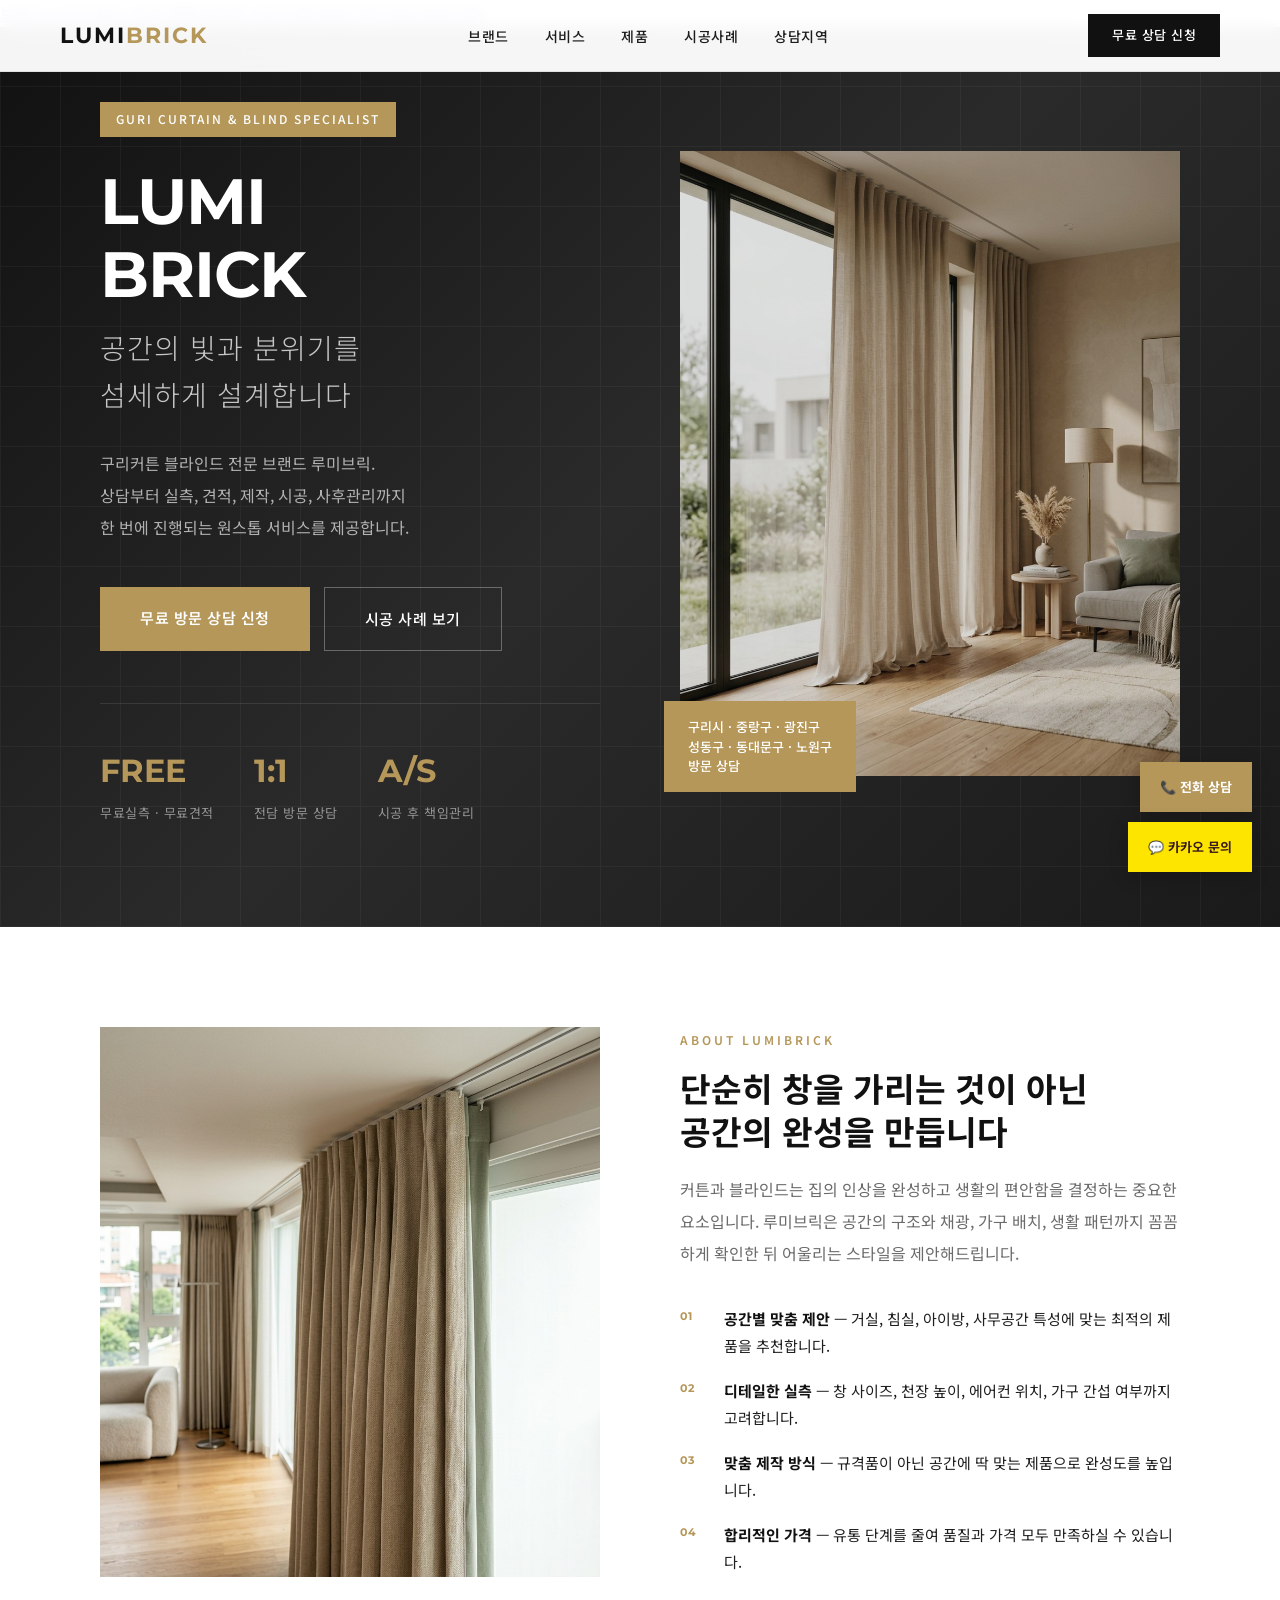
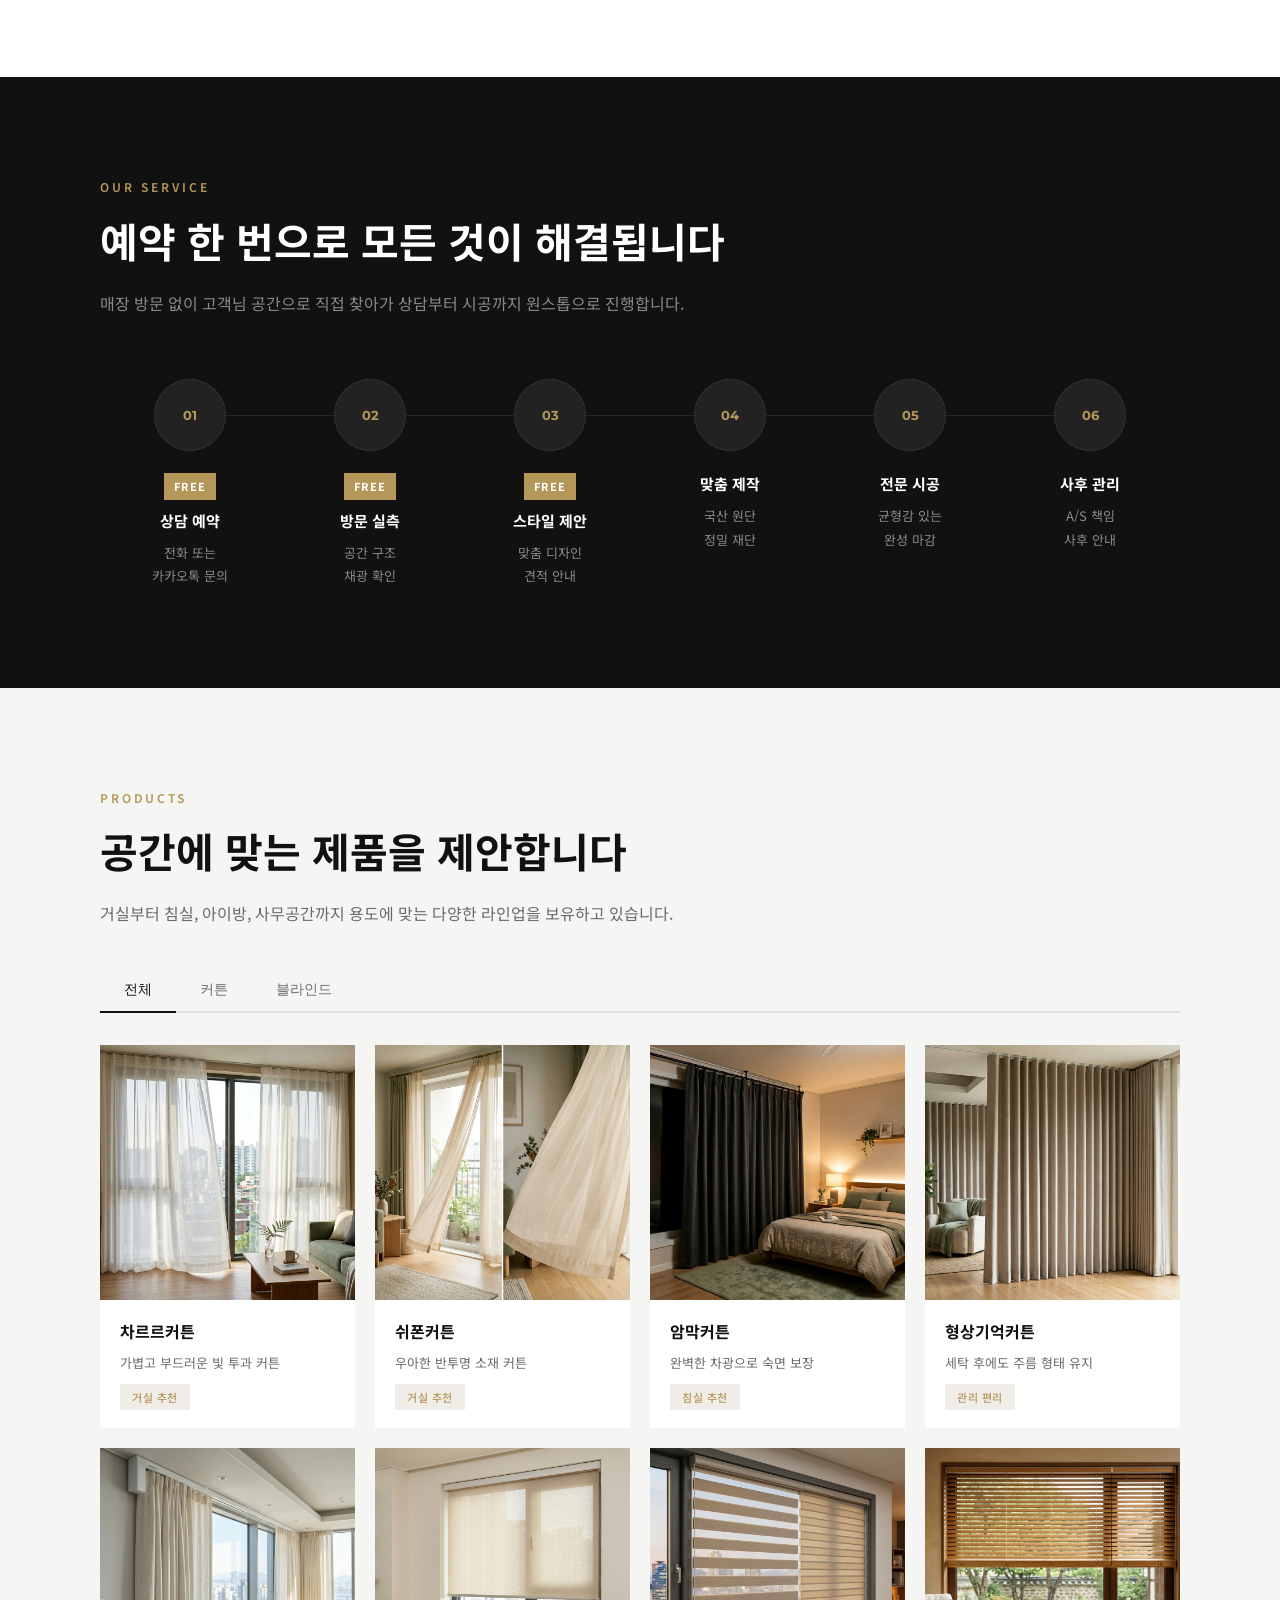
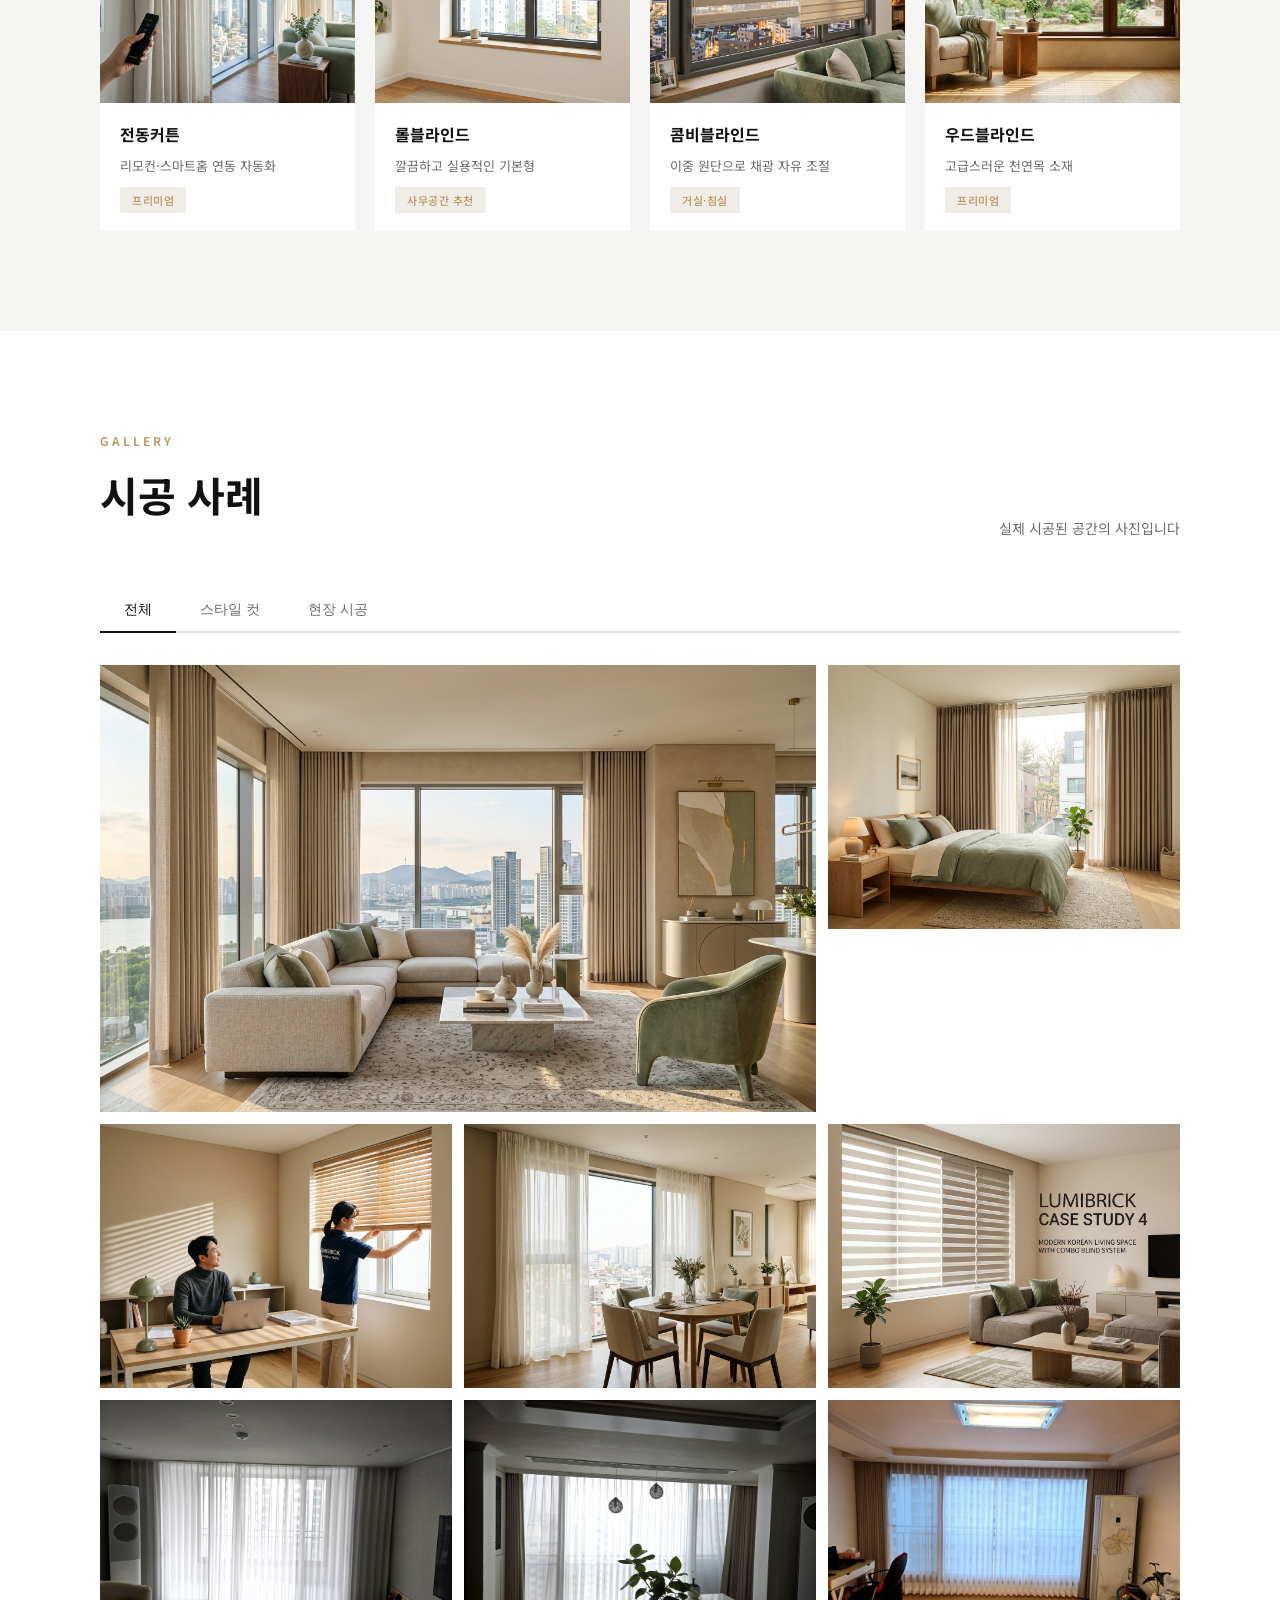
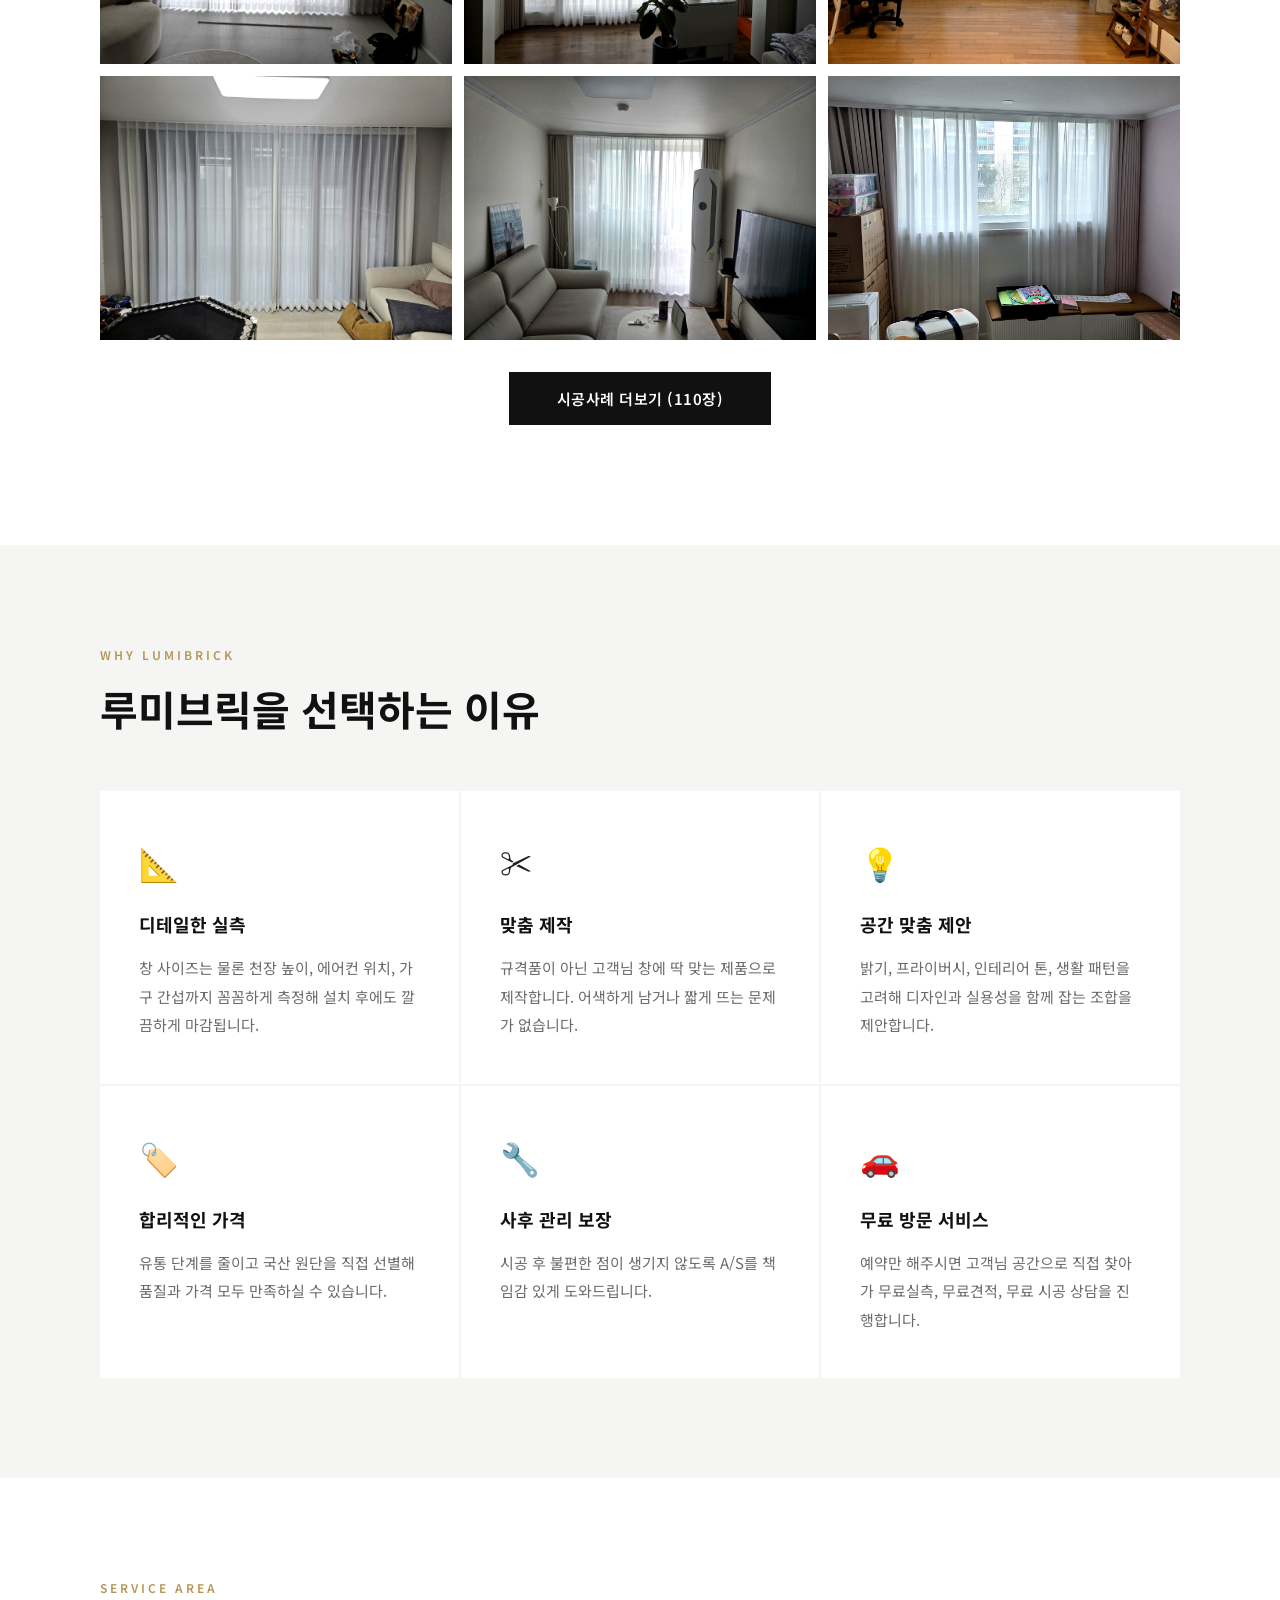
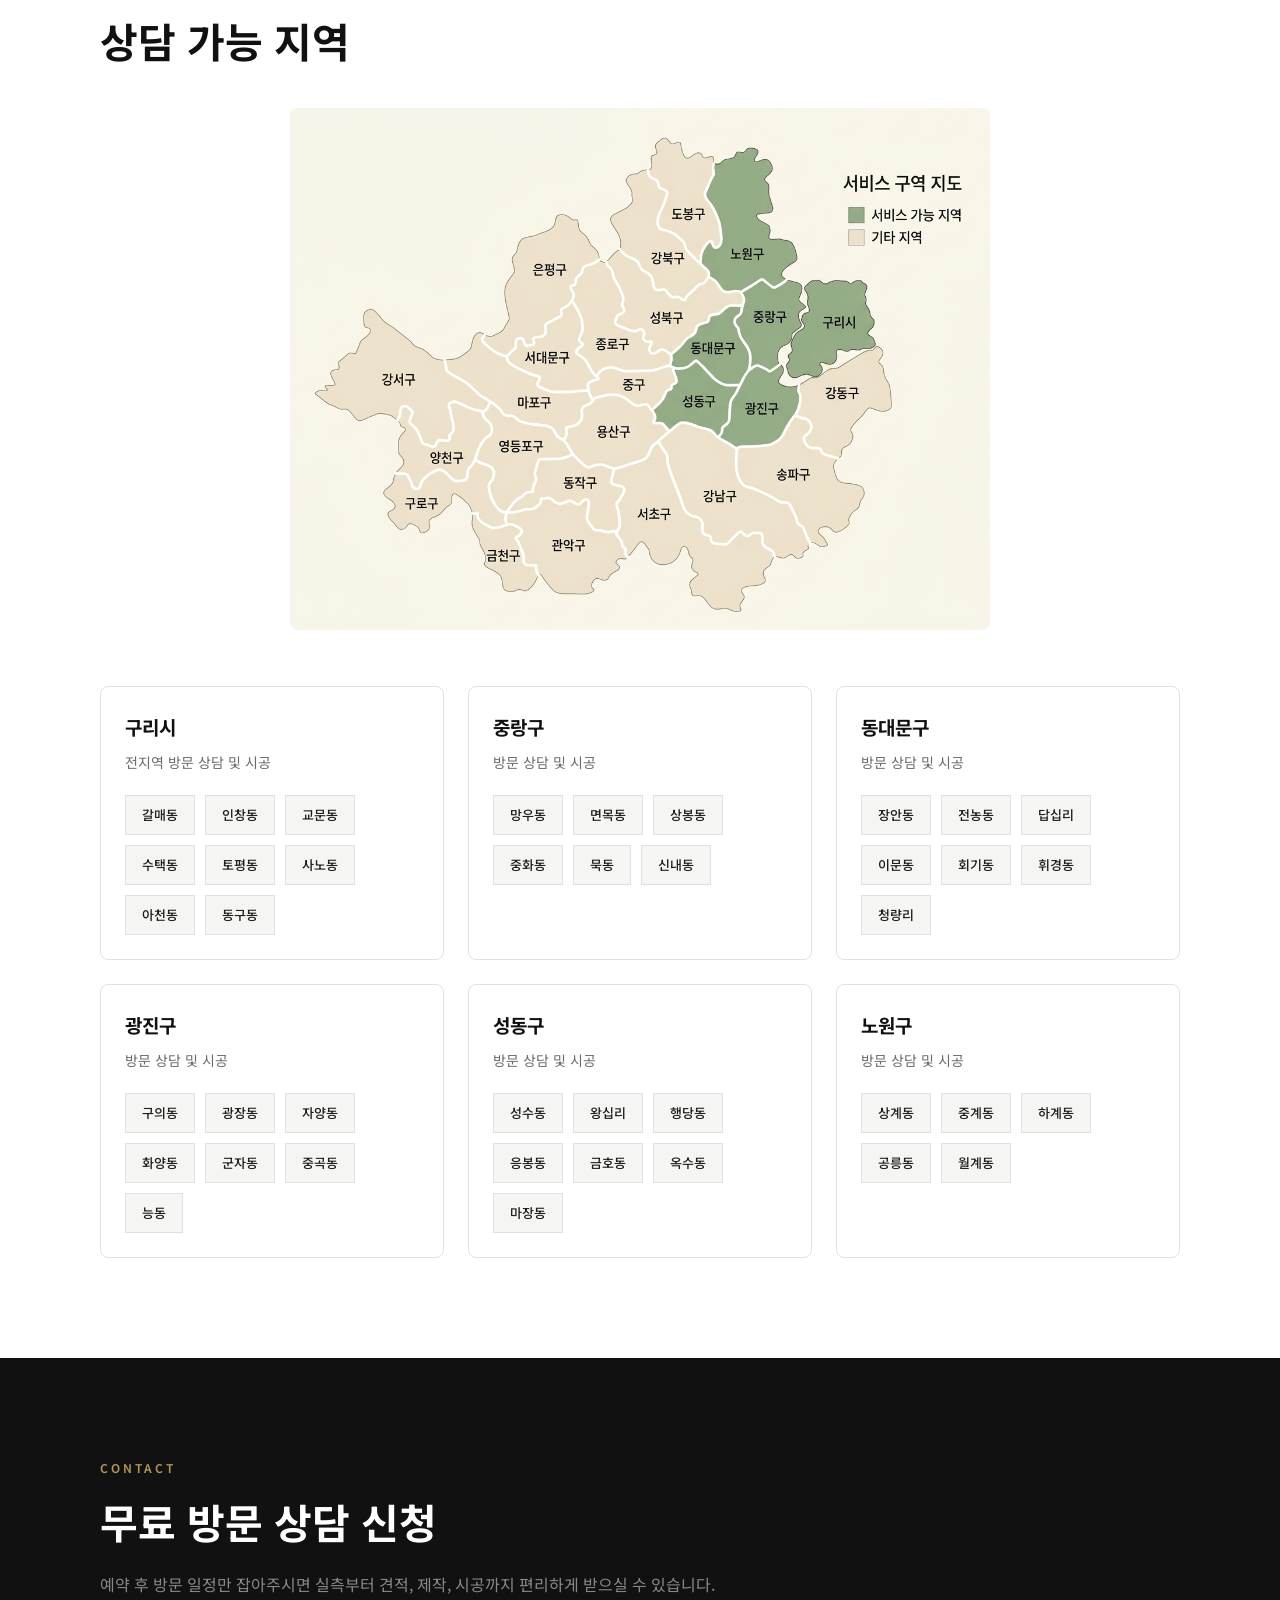
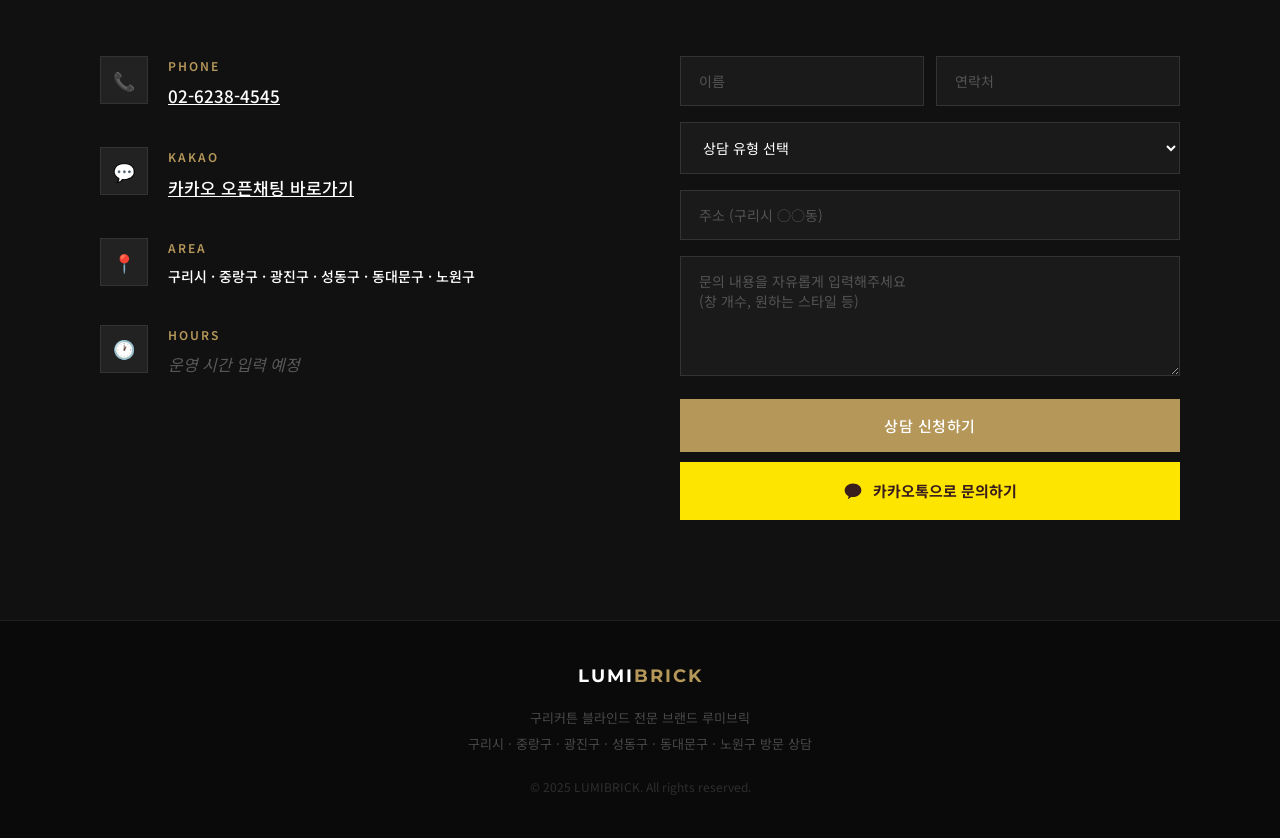
==== index.html @ 569ae66f "전화번호(02-6238-4545) 및 카카오 오픈채팅 링크 추가" ====
<!DOCTYPE html>
<html lang="ko">
<head>
  <meta charset="UTF-8" />
  <meta name="viewport" content="width=device-width, initial-scale=1.0" />
  <title>루미브릭 | 구리 커튼 블라인드 전문</title>
  <meta name="description" content="구리커튼 블라인드 전문 브랜드 루미브릭. 무료실측·무료견적·시공까지 원스톱 서비스. 구리시·중랑구·광진구·성동구·동대문구·노원구 방문 상담." />
  <link rel="preconnect" href="https://fonts.googleapis.com" />
  <link href="https://fonts.googleapis.com/css2?family=Noto+Sans+KR:wght@300;400;500;700&family=Montserrat:wght@400;600;700&display=swap" rel="stylesheet" />
  <style>
    *, *::before, *::after { box-sizing: border-box; margin: 0; padding: 0; }

    :root {
      --black: #111111;
      --dark: #1e1e1e;
      --gray: #6b6b6b;
      --light-gray: #f5f5f3;
      --border: #e0e0e0;
      --white: #ffffff;
      --accent: #b5975a;
      --accent-light: #d4b47a;
    }

    html { scroll-behavior: smooth; }
    body { font-family: 'Noto Sans KR', sans-serif; color: var(--dark); background: var(--white); line-height: 1.7; }

    /* ── NAV ── */
    nav {
      position: fixed; top: 0; left: 0; right: 0; z-index: 100;
      display: flex; align-items: center; justify-content: space-between;
      padding: 0 60px; height: 72px;
      background: rgba(255,255,255,0.96); backdrop-filter: blur(8px);
      border-bottom: 1px solid var(--border);
      transition: box-shadow .3s;
    }
    nav.scrolled { box-shadow: 0 2px 20px rgba(0,0,0,.08); }
    .nav-logo { font-family: 'Montserrat', sans-serif; font-weight: 700; font-size: 22px; letter-spacing: 2px; color: var(--black); text-decoration: none; }
    .nav-logo span { color: var(--accent); }
    .nav-links { display: flex; gap: 36px; list-style: none; }
    .nav-links a { font-size: 14px; font-weight: 500; color: var(--dark); text-decoration: none; letter-spacing: .5px; transition: color .2s; }
    .nav-links a:hover { color: var(--accent); }
    .nav-cta {
      background: var(--black); color: var(--white);
      padding: 10px 24px; font-size: 13px; font-weight: 500;
      border: none; cursor: pointer; letter-spacing: .5px;
      text-decoration: none; transition: background .2s;
    }
    .nav-cta:hover { background: var(--accent); }
    .hamburger { display: none; flex-direction: column; gap: 5px; cursor: pointer; }
    .hamburger span { width: 24px; height: 2px; background: var(--black); display: block; transition: .3s; }

    /* ── HERO ── */
    #hero {
      min-height: 100vh; padding-top: 72px;
      display: flex; align-items: center;
      background: var(--black);
      position: relative; overflow: hidden;
    }
    .hero-bg {
      position: absolute; inset: 0;
      background: linear-gradient(135deg, #111 0%, #2a2a2a 50%, #1a1a1a 100%);
    }
    .hero-grid {
      position: absolute; inset: 0; opacity: .04;
      background-image: repeating-linear-gradient(0deg, #fff 0, #fff 1px, transparent 1px, transparent 60px),
                        repeating-linear-gradient(90deg, #fff 0, #fff 1px, transparent 1px, transparent 60px);
    }
    .hero-content {
      position: relative; z-index: 2;
      max-width: 1200px; margin: 0 auto; padding: 0 60px;
      display: grid; grid-template-columns: 1fr 1fr; gap: 80px; align-items: center;
    }
    .hero-text {}
    .hero-badge {
      display: inline-block; background: var(--accent);
      color: var(--white); font-size: 12px; font-weight: 500;
      letter-spacing: 2px; padding: 7px 16px; margin-bottom: 28px;
    }
    .hero-title {
      font-family: 'Montserrat', sans-serif;
      font-size: clamp(40px, 5vw, 64px);
      font-weight: 700; color: var(--white);
      line-height: 1.15; margin-bottom: 12px; letter-spacing: -1px;
    }
    .hero-title-kr {
      font-size: clamp(20px, 2.4vw, 28px); font-weight: 300;
      color: rgba(255,255,255,.75); margin-bottom: 28px; letter-spacing: 1px;
    }
    .hero-desc { font-size: 16px; color: rgba(255,255,255,.65); line-height: 2; margin-bottom: 44px; }
    .hero-btns { display: flex; gap: 14px; flex-wrap: wrap; }
    .btn-primary {
      background: var(--accent); color: var(--white);
      padding: 18px 40px; font-size: 15px; font-weight: 600;
      letter-spacing: .5px; border: none; cursor: pointer;
      text-decoration: none; transition: background .2s; display: inline-block;
    }
    .btn-primary:hover { background: var(--accent-light); }
    .btn-outline {
      background: transparent; color: var(--white);
      padding: 18px 40px; font-size: 15px; font-weight: 500;
      letter-spacing: .5px; border: 1px solid rgba(255,255,255,.3);
      cursor: pointer; text-decoration: none; transition: border-color .2s, color .2s; display: inline-block;
    }
    .btn-outline:hover { border-color: var(--accent); color: var(--accent); }
    .hero-stats {
      display: flex; gap: 40px; margin-top: 52px;
      padding-top: 40px; border-top: 1px solid rgba(255,255,255,.1);
    }
    .stat-item {}
    .stat-num { font-family: 'Montserrat', sans-serif; font-size: 32px; font-weight: 700; color: var(--accent); }
    .stat-label { font-size: 13px; color: rgba(255,255,255,.5); letter-spacing: .5px; margin-top: 4px; }

    .hero-visual {
      position: relative;
    }
    .hero-img-wrap {
      width: 100%; aspect-ratio: 4/5;
      background: #2a2a2a;
      overflow: hidden; position: relative;
    }
    .hero-img-wrap img {
      width: 100%; height: 100%; object-fit: cover; opacity: .85;
    }
    /* 사진 없을 때 placeholder */
    .hero-img-placeholder {
      width: 100%; height: 100%;
      display: flex; flex-direction: column; align-items: center; justify-content: center;
      color: rgba(255,255,255,.2); font-size: 13px; letter-spacing: 1px;
      background: linear-gradient(160deg, #2a2a2a, #1a1a1a);
    }
    .hero-img-placeholder svg { margin-bottom: 12px; opacity: .3; }
    .hero-tag {
      position: absolute; bottom: -16px; left: -16px;
      background: var(--accent); color: var(--white);
      padding: 16px 24px; font-size: 13px; font-weight: 500; line-height: 1.5;
    }

    /* ── SECTION COMMON ── */
    section { padding: 100px 0; }
    .container { max-width: 1200px; margin: 0 auto; padding: 0 60px; }
    .section-label {
      font-size: 12px; font-weight: 600; letter-spacing: 3px;
      color: var(--accent); text-transform: uppercase; margin-bottom: 16px;
    }
    .section-title {
      font-size: clamp(28px, 3.2vw, 42px); font-weight: 700;
      color: var(--black); line-height: 1.3; margin-bottom: 20px;
    }
    .section-desc { font-size: 16px; color: var(--gray); line-height: 2; max-width: 640px; }

    /* ── ABOUT ── */
    #about { background: var(--white); }
    .about-grid { display: grid; grid-template-columns: 1fr 1fr; gap: 80px; align-items: center; }
    .about-img-wrap {
      aspect-ratio: 1/1.1;
      background: var(--light-gray);
      overflow: hidden; position: relative;
    }
    .about-img-wrap img { width: 100%; height: 100%; object-fit: cover; }
    .about-img-placeholder {
      width: 100%; height: 100%;
      display: flex; align-items: center; justify-content: center;
      font-size: 13px; color: #bbb; letter-spacing: 1px;
    }
    .about-points { margin-top: 36px; display: flex; flex-direction: column; gap: 18px; }
    .about-point { display: flex; gap: 16px; align-items: flex-start; }
    .point-num {
      font-family: 'Montserrat', sans-serif; font-size: 11px; font-weight: 700;
      color: var(--accent); letter-spacing: 1px; min-width: 28px; padding-top: 2px;
    }
    .point-text { font-size: 15px; color: var(--dark); line-height: 1.8; }
    .point-text strong { font-weight: 700; color: var(--black); }

    /* ── SERVICE PROCESS ── */
    #process { background: var(--black); }
    #process .section-title { color: var(--white); }
    #process .section-desc { color: rgba(255,255,255,.5); }
    .process-steps {
      display: grid; grid-template-columns: repeat(6, 1fr); gap: 0;
      margin-top: 60px; position: relative;
    }
    .process-steps::before {
      content: ''; position: absolute;
      top: 36px; left: 10%; right: 10%; height: 1px;
      background: rgba(255,255,255,.1);
    }
    .process-step { text-align: center; padding: 0 10px; position: relative; z-index: 1; }
    .step-circle {
      width: 72px; height: 72px; border-radius: 50%;
      background: #222; border: 1px solid #333;
      display: flex; align-items: center; justify-content: center;
      margin: 0 auto 20px; font-family: 'Montserrat', sans-serif;
      font-size: 13px; font-weight: 700; color: var(--accent);
      transition: background .3s;
    }
    .process-step:hover .step-circle { background: var(--accent); color: var(--white); border-color: var(--accent); }
    .step-title { font-size: 15px; font-weight: 700; color: var(--white); margin-bottom: 8px; }
    .step-desc { font-size: 13px; color: rgba(255,255,255,.5); line-height: 1.8; }
    .step-badge {
      display: inline-block; background: var(--accent);
      color: var(--white); font-size: 11px; font-weight: 700;
      padding: 4px 10px; margin-bottom: 8px; letter-spacing: 1px;
    }

    /* ── PRODUCTS ── */
    #products { background: var(--light-gray); }
    .product-tabs { display: flex; gap: 0; margin: 40px 0 32px; border-bottom: 2px solid var(--border); }
    .tab-btn {
      padding: 12px 24px; font-size: 14px; font-weight: 500;
      background: none; border: none; cursor: pointer; color: var(--gray);
      border-bottom: 2px solid transparent; margin-bottom: -2px;
      transition: color .2s, border-color .2s;
    }
    .tab-btn.active { color: var(--black); border-bottom-color: var(--black); }
    .product-grid {
      display: grid; grid-template-columns: repeat(4, 1fr); gap: 20px;
    }
    .product-card {
      background: var(--white); overflow: hidden;
      transition: transform .3s, box-shadow .3s; cursor: pointer;
    }
    .product-card:hover { transform: translateY(-4px); box-shadow: 0 12px 40px rgba(0,0,0,.1); }
    .product-img {
      aspect-ratio: 1; background: #e8e8e6;
      overflow: hidden; position: relative;
    }
    .product-img img { width: 100%; height: 100%; object-fit: cover; transition: transform .4s; }
    .product-card:hover .product-img img { transform: scale(1.05); }
    .product-img-ph {
      width: 100%; height: 100%;
      display: flex; flex-direction: column; align-items: center; justify-content: center;
      font-size: 12px; color: #bbb; gap: 8px;
    }
    .product-info { padding: 18px 20px; }
    .product-name { font-size: 16px; font-weight: 700; color: var(--black); margin-bottom: 6px; }
    .product-sub { font-size: 13px; color: var(--gray); }
    .product-tag {
      display: inline-block; font-size: 11px; font-weight: 500;
      background: #f0ede8; color: var(--accent);
      padding: 4px 12px; margin-top: 10px; letter-spacing: .5px;
    }

    /* ── GALLERY ── */
    #gallery { background: var(--white); }
    .gallery-intro { display: flex; justify-content: space-between; align-items: flex-end; margin-bottom: 48px; }
    .gallery-grid {
      display: grid;
      grid-template-columns: repeat(3, 1fr);
      gap: 12px;
    }
    .gallery-item {
      overflow: hidden; background: #e8e8e6; position: relative; cursor: pointer;
      aspect-ratio: 4/3;
    }
    .gallery-item:first-child {
      grid-column: span 2; aspect-ratio: 8/5;
    }
    .gallery-item img {
      width: 100%; height: 100%; object-fit: cover;
      transition: transform .5s;
    }
    .gallery-item:hover img { transform: scale(1.04); }
    .gallery-item-ph {
      width: 100%; height: 100%; min-height: 200px;
      display: flex; flex-direction: column; align-items: center; justify-content: center;
      font-size: 12px; color: #bbb; gap: 8px; padding: 20px;
      text-align: center;
    }
    .gallery-overlay {
      position: absolute; inset: 0; background: rgba(0,0,0,0);
      display: flex; align-items: center; justify-content: center;
      transition: background .3s;
    }
    .gallery-item:hover .gallery-overlay { background: rgba(0,0,0,.3); }
    .gallery-overlay-text {
      color: var(--white); font-size: 13px; font-weight: 500;
      opacity: 0; transition: opacity .3s; letter-spacing: 1px;
    }
    .gallery-item:hover .gallery-overlay-text { opacity: 1; }

    /* ── WHY ── */
    #why { background: var(--light-gray); }
    .why-grid { display: grid; grid-template-columns: repeat(3, 1fr); gap: 2px; margin-top: 56px; }
    .why-card {
      background: var(--white); padding: 44px 36px;
      border-left: 3px solid transparent;
      transition: border-color .3s;
    }
    .why-card:hover { border-left-color: var(--accent); }
    .why-icon { font-size: 32px; margin-bottom: 20px; }
    .why-title { font-size: 18px; font-weight: 700; margin-bottom: 14px; color: var(--black); }
    .why-desc { font-size: 15px; color: var(--gray); line-height: 1.9; }

    /* ── AREA ── */
    #area { background: var(--white); }
    .area-grid { display: grid; grid-template-columns: 1fr 1fr; gap: 60px; align-items: start; margin-top: 48px; }
    .area-list { display: flex; flex-wrap: wrap; gap: 10px; margin-top: 20px; }
    .area-tag {
      background: var(--light-gray); color: var(--dark);
      padding: 8px 16px; font-size: 13px; font-weight: 500;
      border: 1px solid var(--border); transition: background .2s, border-color .2s;
    }
    .area-tag:hover { background: var(--accent); color: var(--white); border-color: var(--accent); }
    .area-title { font-size: 19px; font-weight: 700; color: var(--black); margin-bottom: 8px; }
    .area-sub { font-size: 14px; color: var(--gray); }
    .area-cards {
      display: grid; grid-template-columns: repeat(3, 1fr); gap: 24px;
    }
    .area-card {
      background: var(--white); padding: 24px; border: 1px solid var(--border); border-radius: 8px;
    }

    /* ── CONTACT ── */
    #contact { background: var(--black); }
    #contact .section-title { color: var(--white); }
    #contact .section-desc { color: rgba(255,255,255,.5); }
    .contact-grid { display: grid; grid-template-columns: 1fr 1fr; gap: 80px; margin-top: 56px; }
    .contact-info { }
    .contact-item { display: flex; gap: 20px; margin-bottom: 36px; align-items: flex-start; }
    .contact-icon {
      width: 48px; height: 48px; background: #222; border: 1px solid #333;
      display: flex; align-items: center; justify-content: center;
      font-size: 18px; flex-shrink: 0;
    }
    .contact-label { font-size: 12px; font-weight: 600; letter-spacing: 2px; color: var(--accent); margin-bottom: 6px; }
    .contact-value { font-size: 17px; font-weight: 500; color: var(--white); }
    .contact-value-placeholder { font-size: 16px; color: rgba(255,255,255,.3); font-style: italic; }
    .contact-form-wrap { }
    .form-row { margin-bottom: 16px; }
    .form-row input, .form-row select, .form-row textarea {
      width: 100%; background: #1a1a1a; border: 1px solid #333;
      color: var(--white); padding: 14px 18px; font-size: 14px;
      font-family: 'Noto Sans KR', sans-serif;
      outline: none; transition: border-color .2s;
    }
    .form-row input::placeholder, .form-row textarea::placeholder { color: rgba(255,255,255,.25); }
    .form-row input:focus, .form-row select:focus, .form-row textarea:focus { border-color: var(--accent); }
    .form-row textarea { height: 120px; resize: vertical; }
    .form-row select option { background: #222; }
    .form-grid { display: grid; grid-template-columns: 1fr 1fr; gap: 12px; }
    .btn-submit {
      width: 100%; background: var(--accent); color: var(--white);
      border: none; padding: 16px; font-size: 15px; font-weight: 500;
      font-family: 'Noto Sans KR', sans-serif; cursor: pointer;
      letter-spacing: .5px; transition: background .2s;
    }
    .btn-submit:hover { background: var(--accent-light); }
    .kakao-btn {
      display: flex; align-items: center; justify-content: center; gap: 10px;
      width: 100%; background: #FEE500; color: #3A1D1D;
      border: none; padding: 16px; font-size: 15px; font-weight: 700;
      font-family: 'Noto Sans KR', sans-serif; cursor: pointer;
      margin-top: 10px; text-decoration: none; transition: opacity .2s;
    }
    .kakao-btn:hover { opacity: .88; }

    /* ── FOOTER ── */
    footer {
      background: #0a0a0a; border-top: 1px solid #1f1f1f;
      padding: 40px 0; text-align: center;
    }
    .footer-logo { font-family: 'Montserrat', sans-serif; font-size: 18px; font-weight: 700; color: var(--white); letter-spacing: 2px; margin-bottom: 14px; }
    .footer-logo span { color: var(--accent); }
    .footer-info { font-size: 13px; color: rgba(255,255,255,.25); line-height: 2; }
    .footer-copy { font-size: 12px; color: rgba(255,255,255,.15); margin-top: 20px; }

    /* ── FLOATING CTA ── */
    .float-cta {
      position: fixed; right: 28px; bottom: 28px; z-index: 99;
      display: flex; flex-direction: column; gap: 10px; align-items: flex-end;
    }
    .float-btn {
      display: flex; align-items: center; gap: 10px;
      padding: 14px 20px; font-size: 13px; font-weight: 700;
      cursor: pointer; border: none; text-decoration: none;
      box-shadow: 0 4px 20px rgba(0,0,0,.2); transition: transform .2s;
      font-family: 'Noto Sans KR', sans-serif;
    }
    .float-btn:hover { transform: translateY(-2px); }
    .float-kakao { background: #FEE500; color: #3A1D1D; }
    .float-tel { background: var(--accent); color: var(--white); }

    /* ── TABLET (max 900px) ── */
    @media (max-width: 900px) {
      nav { padding: 0 20px; }
      .nav-links, .nav-cta { display: none; }
      .hamburger { display: flex; }
      .nav-mobile-menu {
        display: none; position: fixed; top: 72px; left: 0; right: 0;
        background: var(--white); padding: 28px 24px; border-bottom: 1px solid var(--border);
        flex-direction: column; gap: 22px; z-index: 99;
      }
      .nav-mobile-menu.open { display: flex; }
      .nav-mobile-menu a { font-size: 17px; font-weight: 500; color: var(--dark); text-decoration: none; padding: 4px 0; }

      .container { padding: 0 24px; }
      section { padding: 72px 0; }
      .hero-content { grid-template-columns: 1fr; gap: 0; padding: 40px 24px 60px; }
      .hero-visual { display: none; }
      .hero-desc { font-size: 15px; }
      .hero-stats { gap: 28px; flex-wrap: wrap; }
      .stat-num { font-size: 26px; }

      .about-grid { grid-template-columns: 1fr; gap: 36px; }
      .about-img-wrap { aspect-ratio: 16/9; }

      .process-steps { grid-template-columns: repeat(3, 1fr); gap: 24px; }
      .process-steps::before { display: none; }
      .step-circle { width: 60px; height: 60px; font-size: 12px; }

      .product-grid { grid-template-columns: repeat(2, 1fr); gap: 16px; }

      .gallery-grid { grid-template-columns: 1fr 1fr; gap: 8px; }
      .gallery-item:first-child { grid-column: span 2; }

      .why-grid { grid-template-columns: 1fr 1fr; gap: 2px; }

      .area-grid { grid-template-columns: 1fr; gap: 36px; }
      .contact-grid { grid-template-columns: 1fr; gap: 48px; }

      .float-btn { padding: 13px 18px; font-size: 13px; }
    }

    /* ── MOBILE (max 600px) ── */
    @media (max-width: 600px) {
      nav { height: 64px; }
      .nav-mobile-menu { top: 64px; }

      .container { padding: 0 18px; }
      section { padding: 60px 0; }

      /* Hero */
      .hero-content { padding: 36px 18px 52px; }
      .hero-badge { font-size: 11px; letter-spacing: 1px; padding: 6px 12px; }
      .hero-title { font-size: clamp(36px, 10vw, 52px); }
      .hero-title-kr { font-size: clamp(17px, 4.5vw, 22px); }
      .hero-desc { font-size: 14px; line-height: 1.9; }
      .btn-primary, .btn-outline { padding: 16px 28px; font-size: 14px; width: 100%; text-align: center; }
      .hero-btns { flex-direction: column; gap: 10px; }
      .hero-stats { gap: 20px; margin-top: 40px; padding-top: 32px; }
      .stat-num { font-size: 24px; }
      .stat-label { font-size: 12px; }

      /* Section titles */
      .section-title { font-size: clamp(22px, 6vw, 30px); }
      .section-desc { font-size: 15px; }

      /* About */
      .about-img-wrap { aspect-ratio: 4/3; }
      .about-points { gap: 16px; }
      .point-text { font-size: 14px; }

      /* Process */
      .process-steps { grid-template-columns: repeat(2, 1fr); gap: 20px; }
      .step-circle { width: 54px; height: 54px; font-size: 11px; }
      .step-title { font-size: 14px; }
      .step-desc { font-size: 12px; }

      /* Products */
      .product-grid { grid-template-columns: 1fr 1fr; gap: 12px; }
      .product-info { padding: 14px 14px; }
      .product-name { font-size: 14px; }
      .product-sub { font-size: 12px; }
      .tab-btn { padding: 10px 14px; font-size: 13px; }

      /* Gallery */
      .gallery-grid { grid-template-columns: 1fr 1fr; gap: 6px; }
      .gallery-item:first-child { grid-column: span 2; }

      /* Why */
      .why-grid { grid-template-columns: 1fr; }
      .why-card { padding: 32px 24px; }
      .why-title { font-size: 17px; }
      .why-desc { font-size: 14px; }

      /* Area */
      .area-cards { grid-template-columns: 1fr; gap: 16px; }
      .area-tag { font-size: 13px; padding: 8px 14px; }

      /* Contact */
      .form-grid { grid-template-columns: 1fr; }
      .contact-item { gap: 14px; }
      .contact-icon { width: 42px; height: 42px; font-size: 16px; }
      .contact-value { font-size: 15px; }

      /* Float buttons */
      .float-cta { right: 16px; bottom: 16px; gap: 8px; }
      .float-btn { padding: 12px 16px; font-size: 13px; }

      /* Footer */
      .footer-info { font-size: 12px; }
    }
  </style>
</head>
<body>

<!-- NAV -->
<nav id="navbar">
  <a href="#hero" class="nav-logo">LUMI<span>BRICK</span></a>
  <ul class="nav-links">
    <li><a href="#about">브랜드</a></li>
    <li><a href="#process">서비스</a></li>
    <li><a href="#products">제품</a></li>
    <li><a href="#gallery">시공사례</a></li>
    <li><a href="#area">상담지역</a></li>
  </ul>
  <a href="#contact" class="nav-cta">무료 상담 신청</a>
  <div class="hamburger" onclick="toggleMenu()">
    <span></span><span></span><span></span>
  </div>
</nav>
<div class="nav-mobile-menu" id="mobileMenu">
  <a href="#about" onclick="toggleMenu()">브랜드 소개</a>
  <a href="#process" onclick="toggleMenu()">서비스 안내</a>
  <a href="#products" onclick="toggleMenu()">제품 라인업</a>
  <a href="#gallery" onclick="toggleMenu()">시공 사례</a>
  <a href="#area" onclick="toggleMenu()">상담 지역</a>
  <a href="#contact" onclick="toggleMenu()">무료 상담 신청</a>
</div>

<!-- HERO -->
<section id="hero">
  <div class="hero-bg"></div>
  <div class="hero-grid"></div>
  <div class="hero-content">
    <div class="hero-text">
      <div class="hero-badge">GURI CURTAIN &amp; BLIND SPECIALIST</div>
      <h1 class="hero-title">LUMI<br>BRICK</h1>
      <p class="hero-title-kr">공간의 빛과 분위기를<br>섬세하게 설계합니다</p>
      <p class="hero-desc">
        구리커튼 블라인드 전문 브랜드 루미브릭.<br>
        상담부터 실측, 견적, 제작, 시공, 사후관리까지<br>
        한 번에 진행되는 원스톱 서비스를 제공합니다.
      </p>
      <div class="hero-btns">
        <a href="#contact" class="btn-primary">무료 방문 상담 신청</a>
        <a href="#gallery" class="btn-outline">시공 사례 보기</a>
      </div>
      <div class="hero-stats">
        <div class="stat-item">
          <div class="stat-num">FREE</div>
          <div class="stat-label">무료실측 · 무료견적</div>
        </div>
        <div class="stat-item">
          <div class="stat-num">1:1</div>
          <div class="stat-label">전담 방문 상담</div>
        </div>
        <div class="stat-item">
          <div class="stat-num">A/S</div>
          <div class="stat-label">시공 후 책임관리</div>
        </div>
      </div>
    </div>
    <div class="hero-visual">
      <div class="hero-img-wrap">
        <img src="images/hero.jpg" alt="루미브릭 시공사례">
      </div>
      <div class="hero-tag">구리시 · 중랑구 · 광진구<br>성동구 · 동대문구 · 노원구<br>방문 상담</div>
    </div>
  </div>
</section>

<!-- ABOUT -->
<section id="about">
  <div class="container">
    <div class="about-grid">
      <div class="about-img-wrap">
        <img src="images/about.jpg" alt="루미브릭 소개">
      </div>
      <div>
        <p class="section-label">About Lumibrick</p>
        <h2 class="section-title" style="white-space:nowrap;font-size:clamp(20px,2.6vw,38px);">단순히 창을 가리는 것이 아닌<br>공간의 완성을 만듭니다</h2>
        <p class="section-desc">
          커튼과 블라인드는 집의 인상을 완성하고 생활의 편안함을 결정하는 중요한 요소입니다.
          루미브릭은 공간의 구조와 채광, 가구 배치, 생활 패턴까지 꼼꼼하게 확인한 뒤
          어울리는 스타일을 제안해드립니다.
        </p>
        <div class="about-points">
          <div class="about-point">
            <span class="point-num">01</span>
            <p class="point-text"><strong>공간별 맞춤 제안</strong> — 거실, 침실, 아이방, 사무공간 특성에 맞는 최적의 제품을 추천합니다.</p>
          </div>
          <div class="about-point">
            <span class="point-num">02</span>
            <p class="point-text"><strong>디테일한 실측</strong> — 창 사이즈, 천장 높이, 에어컨 위치, 가구 간섭 여부까지 고려합니다.</p>
          </div>
          <div class="about-point">
            <span class="point-num">03</span>
            <p class="point-text"><strong>맞춤 제작 방식</strong> — 규격품이 아닌 공간에 딱 맞는 제품으로 완성도를 높입니다.</p>
          </div>
          <div class="about-point">
            <span class="point-num">04</span>
            <p class="point-text"><strong>합리적인 가격</strong> — 유통 단계를 줄여 품질과 가격 모두 만족하실 수 있습니다.</p>
          </div>
        </div>
      </div>
    </div>
  </div>
</section>

<!-- PROCESS -->
<section id="process">
  <div class="container">
    <p class="section-label" style="color:var(--accent)">Our Service</p>
    <h2 class="section-title">예약 한 번으로 모든 것이 해결됩니다</h2>
    <p class="section-desc">매장 방문 없이 고객님 공간으로 직접 찾아가 상담부터 시공까지 원스톱으로 진행합니다.</p>
    <div class="process-steps">
      <div class="process-step">
        <div class="step-circle">01</div>
        <div class="step-badge">FREE</div>
        <div class="step-title">상담 예약</div>
        <div class="step-desc">전화 또는<br>카카오톡 문의</div>
      </div>
      <div class="process-step">
        <div class="step-circle">02</div>
        <div class="step-badge">FREE</div>
        <div class="step-title">방문 실측</div>
        <div class="step-desc">공간 구조<br>채광 확인</div>
      </div>
      <div class="process-step">
        <div class="step-circle">03</div>
        <div class="step-badge">FREE</div>
        <div class="step-title">스타일 제안</div>
        <div class="step-desc">맞춤 디자인<br>견적 안내</div>
      </div>
      <div class="process-step">
        <div class="step-circle">04</div>
        <div class="step-title">맞춤 제작</div>
        <div class="step-desc">국산 원단<br>정밀 재단</div>
      </div>
      <div class="process-step">
        <div class="step-circle">05</div>
        <div class="step-title">전문 시공</div>
        <div class="step-desc">균형감 있는<br>완성 마감</div>
      </div>
      <div class="process-step">
        <div class="step-circle">06</div>
        <div class="step-title">사후 관리</div>
        <div class="step-desc">A/S 책임<br>사후 안내</div>
      </div>
    </div>
  </div>
</section>

<!-- PRODUCTS -->
<section id="products">
  <div class="container">
    <p class="section-label">Products</p>
    <h2 class="section-title">공간에 맞는 제품을 제안합니다</h2>
    <p class="section-desc">거실부터 침실, 아이방, 사무공간까지 용도에 맞는 다양한 라인업을 보유하고 있습니다.</p>

    <div class="product-tabs">
      <button class="tab-btn active" onclick="filterProducts('all', this)">전체</button>
      <button class="tab-btn" onclick="filterProducts('curtain', this)">커튼</button>
      <button class="tab-btn" onclick="filterProducts('blind', this)">블라인드</button>
    </div>

    <div class="product-grid" id="productGrid">
      <div class="product-card" data-cat="curtain">
        <div class="product-img"><img src="images/products/curtain_sheer.jpg" alt="차르르커튼"></div>
        <div class="product-info">
          <div class="product-name">차르르커튼</div>
          <div class="product-sub">가볍고 부드러운 빛 투과 커튼</div>
          <span class="product-tag">거실 추천</span>
        </div>
      </div>
      <div class="product-card" data-cat="curtain">
        <div class="product-img"><img src="images/products/curtain_chiffon.jpg" alt="쉬폰커튼"></div>
        <div class="product-info">
          <div class="product-name">쉬폰커튼</div>
          <div class="product-sub">우아한 반투명 소재 커튼</div>
          <span class="product-tag">거실 추천</span>
        </div>
      </div>
      <div class="product-card" data-cat="curtain">
        <div class="product-img"><img src="images/products/curtain_blackout.jpg" alt="암막커튼"></div>
        <div class="product-info">
          <div class="product-name">암막커튼</div>
          <div class="product-sub">완벽한 차광으로 숙면 보장</div>
          <span class="product-tag">침실 추천</span>
        </div>
      </div>
      <div class="product-card" data-cat="curtain">
        <div class="product-img"><img src="images/products/curtain_shape_memory.jpg" alt="형상기억커튼"></div>
        <div class="product-info">
          <div class="product-name">형상기억커튼</div>
          <div class="product-sub">세탁 후에도 주름 형태 유지</div>
          <span class="product-tag">관리 편리</span>
        </div>
      </div>
      <div class="product-card" data-cat="curtain">
        <div class="product-img"><img src="images/products/curtain_motorized.jpg" alt="전동커튼"></div>
        <div class="product-info">
          <div class="product-name">전동커튼</div>
          <div class="product-sub">리모컨·스마트홈 연동 자동화</div>
          <span class="product-tag">프리미엄</span>
        </div>
      </div>
      <div class="product-card" data-cat="blind">
        <div class="product-img"><img src="images/products/blind_roller.jpg" alt="롤블라인드"></div>
        <div class="product-info">
          <div class="product-name">롤블라인드</div>
          <div class="product-sub">깔끔하고 실용적인 기본형</div>
          <span class="product-tag">사무공간 추천</span>
        </div>
      </div>
      <div class="product-card" data-cat="blind">
        <div class="product-img"><img src="images/products/blind_combo.jpg" alt="콤비블라인드"></div>
        <div class="product-info">
          <div class="product-name">콤비블라인드</div>
          <div class="product-sub">이중 원단으로 채광 자유 조절</div>
          <span class="product-tag">거실·침실</span>
        </div>
      </div>
      <div class="product-card" data-cat="blind">
        <div class="product-img"><img src="images/products/blind_wood.jpg" alt="우드블라인드"></div>
        <div class="product-info">
          <div class="product-name">우드블라인드</div>
          <div class="product-sub">고급스러운 천연목 소재</div>
          <span class="product-tag">프리미엄</span>
        </div>
      </div>
    </div>
  </div>
</section>

<!-- GALLERY -->
<section id="gallery">
  <div class="container">
    <div class="gallery-intro">
      <div>
        <p class="section-label">Gallery</p>
        <h2 class="section-title">시공 사례</h2>
      </div>
      <p style="font-size:14px; color:var(--gray);">실제 시공된 공간의 사진입니다</p>
    </div>
    <!-- 탭 -->
    <div class="product-tabs" style="margin-bottom:32px">
      <button class="tab-btn active" onclick="filterGallery('all',this)">전체</button>
      <button class="tab-btn" onclick="filterGallery('ai',this)">스타일 컷</button>
      <button class="tab-btn" onclick="filterGallery('field',this)">현장 시공</button>
    </div>
    <div class="gallery-grid" id="galleryGrid">
      <div class="gallery-item" data-gcat="ai" style="grid-column:span 2;aspect-ratio:8/5">
        <img src="images/gallery/gallery_main.jpg" alt="루미브릭 시공사례" loading="lazy">
        <div class="gallery-overlay"><span class="gallery-overlay-text">루미브릭 시공사례</span></div>
      </div>
      <div class="gallery-item" data-gcat="ai">
        <img src="images/gallery/gallery_01.jpg" alt="침실 암막커튼" loading="lazy">
        <div class="gallery-overlay"><span class="gallery-overlay-text">침실 암막커튼</span></div>
      </div>
      <div class="gallery-item" data-gcat="ai">
        <img src="images/gallery/gallery_02.jpg" alt="홈오피스 우드블라인드" loading="lazy">
        <div class="gallery-overlay"><span class="gallery-overlay-text">홈오피스 우드블라인드</span></div>
      </div>
      <div class="gallery-item" data-gcat="ai">
        <img src="images/gallery/gallery_03.jpg" alt="쉬폰커튼" loading="lazy">
        <div class="gallery-overlay"><span class="gallery-overlay-text">쉬폰커튼</span></div>
      </div>
      <div class="gallery-item" data-gcat="ai">
        <img src="images/gallery/gallery_04.jpg" alt="거실 콤비블라인드" loading="lazy">
        <div class="gallery-overlay"><span class="gallery-overlay-text">거실 콤비블라인드</span></div>
      </div>
      <div class="gallery-item" data-gcat="field">
        <img src="images/gallery/field/field_001.jpg" alt="현장 #1" loading="lazy">
        <div class="gallery-overlay"><span class="gallery-overlay-text"></span></div>
      </div>
      <div class="gallery-item" data-gcat="field">
        <img src="images/gallery/field/field_002.jpg" alt="현장 #2" loading="lazy">
        <div class="gallery-overlay"><span class="gallery-overlay-text"></span></div>
      </div>
      <div class="gallery-item" data-gcat="field">
        <img src="images/gallery/field/field_003.jpg" alt="현장 #3" loading="lazy">
        <div class="gallery-overlay"><span class="gallery-overlay-text"></span></div>
      </div>
      <div class="gallery-item" data-gcat="field">
        <img src="images/gallery/field/field_004.jpg" alt="현장 #4" loading="lazy">
        <div class="gallery-overlay"><span class="gallery-overlay-text"></span></div>
      </div>
      <div class="gallery-item" data-gcat="field">
        <img src="images/gallery/field/field_005.jpg" alt="현장 #5" loading="lazy">
        <div class="gallery-overlay"><span class="gallery-overlay-text"></span></div>
      </div>
      <div class="gallery-item" data-gcat="field">
        <img src="images/gallery/field/field_006.jpg" alt="현장 #6" loading="lazy">
        <div class="gallery-overlay"><span class="gallery-overlay-text"></span></div>
      </div>
      <div class="gallery-item gallery-hidden" data-gcat="field" style="display:none">
        <img src="images/gallery/field/field_007.jpg" alt="현장 #7" loading="lazy">
        <div class="gallery-overlay"><span class="gallery-overlay-text"></span></div>
      </div>
      <div class="gallery-item gallery-hidden" data-gcat="field" style="display:none">
        <img src="images/gallery/field/field_008.jpg" alt="현장 #8" loading="lazy">
        <div class="gallery-overlay"><span class="gallery-overlay-text"></span></div>
      </div>
      <div class="gallery-item gallery-hidden" data-gcat="field" style="display:none">
        <img src="images/gallery/field/field_009.jpg" alt="현장 #9" loading="lazy">
        <div class="gallery-overlay"><span class="gallery-overlay-text"></span></div>
      </div>
      <div class="gallery-item gallery-hidden" data-gcat="field" style="display:none">
        <img src="images/gallery/field/field_010.jpg" alt="현장 #10" loading="lazy">
        <div class="gallery-overlay"><span class="gallery-overlay-text"></span></div>
      </div>
      <div class="gallery-item gallery-hidden" data-gcat="field" style="display:none">
        <img src="images/gallery/field/field_011.jpg" alt="현장 #11" loading="lazy">
        <div class="gallery-overlay"><span class="gallery-overlay-text"></span></div>
      </div>
      <div class="gallery-item gallery-hidden" data-gcat="field" style="display:none">
        <img src="images/gallery/field/field_012.jpg" alt="현장 #12" loading="lazy">
        <div class="gallery-overlay"><span class="gallery-overlay-text"></span></div>
      </div>
      <div class="gallery-item gallery-hidden" data-gcat="field" style="display:none">
        <img src="images/gallery/field/field_013.jpg" alt="현장 #13" loading="lazy">
        <div class="gallery-overlay"><span class="gallery-overlay-text"></span></div>
      </div>
      <div class="gallery-item gallery-hidden" data-gcat="field" style="display:none">
        <img src="images/gallery/field/field_014.jpg" alt="현장 #14" loading="lazy">
        <div class="gallery-overlay"><span class="gallery-overlay-text"></span></div>
      </div>
      <div class="gallery-item gallery-hidden" data-gcat="field" style="display:none">
        <img src="images/gallery/field/field_015.jpg" alt="현장 #15" loading="lazy">
        <div class="gallery-overlay"><span class="gallery-overlay-text"></span></div>
      </div>
      <div class="gallery-item gallery-hidden" data-gcat="field" style="display:none">
        <img src="images/gallery/field/field_016.jpg" alt="현장 #16" loading="lazy">
        <div class="gallery-overlay"><span class="gallery-overlay-text"></span></div>
      </div>
      <div class="gallery-item gallery-hidden" data-gcat="field" style="display:none">
        <img src="images/gallery/field/field_017.jpg" alt="현장 #17" loading="lazy">
        <div class="gallery-overlay"><span class="gallery-overlay-text"></span></div>
      </div>
      <div class="gallery-item gallery-hidden" data-gcat="field" style="display:none">
        <img src="images/gallery/field/field_018.jpg" alt="현장 #18" loading="lazy">
        <div class="gallery-overlay"><span class="gallery-overlay-text"></span></div>
      </div>
      <div class="gallery-item gallery-hidden" data-gcat="field" style="display:none">
        <img src="images/gallery/field/field_019.jpg" alt="현장 #19" loading="lazy">
        <div class="gallery-overlay"><span class="gallery-overlay-text"></span></div>
      </div>
      <div class="gallery-item gallery-hidden" data-gcat="field" style="display:none">
        <img src="images/gallery/field/field_020.jpg" alt="현장 #20" loading="lazy">
        <div class="gallery-overlay"><span class="gallery-overlay-text"></span></div>
      </div>
      <div class="gallery-item gallery-hidden" data-gcat="field" style="display:none">
        <img src="images/gallery/field/field_021.jpg" alt="현장 #21" loading="lazy">
        <div class="gallery-overlay"><span class="gallery-overlay-text"></span></div>
      </div>
      <div class="gallery-item gallery-hidden" data-gcat="field" style="display:none">
        <img src="images/gallery/field/field_022.jpg" alt="현장 #22" loading="lazy">
        <div class="gallery-overlay"><span class="gallery-overlay-text"></span></div>
      </div>
      <div class="gallery-item gallery-hidden" data-gcat="field" style="display:none">
        <img src="images/gallery/field/field_023.jpg" alt="현장 #23" loading="lazy">
        <div class="gallery-overlay"><span class="gallery-overlay-text"></span></div>
      </div>
      <div class="gallery-item gallery-hidden" data-gcat="field" style="display:none">
        <img src="images/gallery/field/field_024.jpg" alt="현장 #24" loading="lazy">
        <div class="gallery-overlay"><span class="gallery-overlay-text"></span></div>
      </div>
      <div class="gallery-item gallery-hidden" data-gcat="field" style="display:none">
        <img src="images/gallery/field/field_025.jpg" alt="현장 #25" loading="lazy">
        <div class="gallery-overlay"><span class="gallery-overlay-text"></span></div>
      </div>
      <div class="gallery-item gallery-hidden" data-gcat="field" style="display:none">
        <img src="images/gallery/field/field_026.jpg" alt="현장 #26" loading="lazy">
        <div class="gallery-overlay"><span class="gallery-overlay-text"></span></div>
      </div>
      <div class="gallery-item gallery-hidden" data-gcat="field" style="display:none">
        <img src="images/gallery/field/field_027.jpg" alt="현장 #27" loading="lazy">
        <div class="gallery-overlay"><span class="gallery-overlay-text"></span></div>
      </div>
      <div class="gallery-item gallery-hidden" data-gcat="field" style="display:none">
        <img src="images/gallery/field/field_028.jpg" alt="현장 #28" loading="lazy">
        <div class="gallery-overlay"><span class="gallery-overlay-text"></span></div>
      </div>
      <div class="gallery-item gallery-hidden" data-gcat="field" style="display:none">
        <img src="images/gallery/field/field_029.jpg" alt="현장 #29" loading="lazy">
        <div class="gallery-overlay"><span class="gallery-overlay-text"></span></div>
      </div>
      <div class="gallery-item gallery-hidden" data-gcat="field" style="display:none">
        <img src="images/gallery/field/field_030.jpg" alt="현장 #30" loading="lazy">
        <div class="gallery-overlay"><span class="gallery-overlay-text"></span></div>
      </div>
      <div class="gallery-item gallery-hidden" data-gcat="field" style="display:none">
        <img src="images/gallery/field/field_031.jpg" alt="현장 #31" loading="lazy">
        <div class="gallery-overlay"><span class="gallery-overlay-text"></span></div>
      </div>
      <div class="gallery-item gallery-hidden" data-gcat="field" style="display:none">
        <img src="images/gallery/field/field_032.jpg" alt="현장 #32" loading="lazy">
        <div class="gallery-overlay"><span class="gallery-overlay-text"></span></div>
      </div>
      <div class="gallery-item gallery-hidden" data-gcat="field" style="display:none">
        <img src="images/gallery/field/field_033.jpg" alt="현장 #33" loading="lazy">
        <div class="gallery-overlay"><span class="gallery-overlay-text"></span></div>
      </div>
      <div class="gallery-item gallery-hidden" data-gcat="field" style="display:none">
        <img src="images/gallery/field/field_034.jpg" alt="현장 #34" loading="lazy">
        <div class="gallery-overlay"><span class="gallery-overlay-text"></span></div>
      </div>
      <div class="gallery-item gallery-hidden" data-gcat="field" style="display:none">
        <img src="images/gallery/field/field_035.jpg" alt="현장 #35" loading="lazy">
        <div class="gallery-overlay"><span class="gallery-overlay-text"></span></div>
      </div>
      <div class="gallery-item gallery-hidden" data-gcat="field" style="display:none">
        <img src="images/gallery/field/field_036.jpg" alt="현장 #36" loading="lazy">
        <div class="gallery-overlay"><span class="gallery-overlay-text"></span></div>
      </div>
      <div class="gallery-item gallery-hidden" data-gcat="field" style="display:none">
        <img src="images/gallery/field/field_037.jpg" alt="현장 #37" loading="lazy">
        <div class="gallery-overlay"><span class="gallery-overlay-text"></span></div>
      </div>
      <div class="gallery-item gallery-hidden" data-gcat="field" style="display:none">
        <img src="images/gallery/field/field_038.jpg" alt="현장 #38" loading="lazy">
        <div class="gallery-overlay"><span class="gallery-overlay-text"></span></div>
      </div>
      <div class="gallery-item gallery-hidden" data-gcat="field" style="display:none">
        <img src="images/gallery/field/field_039.jpg" alt="현장 #39" loading="lazy">
        <div class="gallery-overlay"><span class="gallery-overlay-text"></span></div>
      </div>
      <div class="gallery-item gallery-hidden" data-gcat="field" style="display:none">
        <img src="images/gallery/field/field_040.jpg" alt="현장 #40" loading="lazy">
        <div class="gallery-overlay"><span class="gallery-overlay-text"></span></div>
      </div>
      <div class="gallery-item gallery-hidden" data-gcat="field" style="display:none">
        <img src="images/gallery/field/field_041.jpg" alt="현장 #41" loading="lazy">
        <div class="gallery-overlay"><span class="gallery-overlay-text"></span></div>
      </div>
      <div class="gallery-item gallery-hidden" data-gcat="field" style="display:none">
        <img src="images/gallery/field/field_042.jpg" alt="현장 #42" loading="lazy">
        <div class="gallery-overlay"><span class="gallery-overlay-text"></span></div>
      </div>
      <div class="gallery-item gallery-hidden" data-gcat="field" style="display:none">
        <img src="images/gallery/field/field_043.jpg" alt="현장 #43" loading="lazy">
        <div class="gallery-overlay"><span class="gallery-overlay-text"></span></div>
      </div>
      <div class="gallery-item gallery-hidden" data-gcat="field" style="display:none">
        <img src="images/gallery/field/field_044.jpg" alt="현장 #44" loading="lazy">
        <div class="gallery-overlay"><span class="gallery-overlay-text"></span></div>
      </div>
      <div class="gallery-item gallery-hidden" data-gcat="field" style="display:none">
        <img src="images/gallery/field/field_045.jpg" alt="현장 #45" loading="lazy">
        <div class="gallery-overlay"><span class="gallery-overlay-text"></span></div>
      </div>
      <div class="gallery-item gallery-hidden" data-gcat="field" style="display:none">
        <img src="images/gallery/field/field_046.jpg" alt="현장 #46" loading="lazy">
        <div class="gallery-overlay"><span class="gallery-overlay-text"></span></div>
      </div>
      <div class="gallery-item gallery-hidden" data-gcat="field" style="display:none">
        <img src="images/gallery/field/field_047.jpg" alt="현장 #47" loading="lazy">
        <div class="gallery-overlay"><span class="gallery-overlay-text"></span></div>
      </div>
      <div class="gallery-item gallery-hidden" data-gcat="field" style="display:none">
        <img src="images/gallery/field/field_048.jpg" alt="현장 #48" loading="lazy">
        <div class="gallery-overlay"><span class="gallery-overlay-text"></span></div>
      </div>
      <div class="gallery-item gallery-hidden" data-gcat="field" style="display:none">
        <img src="images/gallery/field/field_049.jpg" alt="현장 #49" loading="lazy">
        <div class="gallery-overlay"><span class="gallery-overlay-text"></span></div>
      </div>
      <div class="gallery-item gallery-hidden" data-gcat="field" style="display:none">
        <img src="images/gallery/field/field_050.jpg" alt="현장 #50" loading="lazy">
        <div class="gallery-overlay"><span class="gallery-overlay-text"></span></div>
      </div>
      <div class="gallery-item gallery-hidden" data-gcat="field" style="display:none">
        <img src="images/gallery/field/field_051.jpg" alt="현장 #51" loading="lazy">
        <div class="gallery-overlay"><span class="gallery-overlay-text"></span></div>
      </div>
      <div class="gallery-item gallery-hidden" data-gcat="field" style="display:none">
        <img src="images/gallery/field/field_052.jpg" alt="현장 #52" loading="lazy">
        <div class="gallery-overlay"><span class="gallery-overlay-text"></span></div>
      </div>
      <div class="gallery-item gallery-hidden" data-gcat="field" style="display:none">
        <img src="images/gallery/field/field_053.jpg" alt="현장 #53" loading="lazy">
        <div class="gallery-overlay"><span class="gallery-overlay-text"></span></div>
      </div>
      <div class="gallery-item gallery-hidden" data-gcat="field" style="display:none">
        <img src="images/gallery/field/field_054.jpg" alt="현장 #54" loading="lazy">
        <div class="gallery-overlay"><span class="gallery-overlay-text"></span></div>
      </div>
      <div class="gallery-item gallery-hidden" data-gcat="field" style="display:none">
        <img src="images/gallery/field/field_055.jpg" alt="현장 #55" loading="lazy">
        <div class="gallery-overlay"><span class="gallery-overlay-text"></span></div>
      </div>
      <div class="gallery-item gallery-hidden" data-gcat="field" style="display:none">
        <img src="images/gallery/field/field_056.jpg" alt="현장 #56" loading="lazy">
        <div class="gallery-overlay"><span class="gallery-overlay-text"></span></div>
      </div>
      <div class="gallery-item gallery-hidden" data-gcat="field" style="display:none">
        <img src="images/gallery/field/field_057.jpg" alt="현장 #57" loading="lazy">
        <div class="gallery-overlay"><span class="gallery-overlay-text"></span></div>
      </div>
      <div class="gallery-item gallery-hidden" data-gcat="field" style="display:none">
        <img src="images/gallery/field/field_058.jpg" alt="현장 #58" loading="lazy">
        <div class="gallery-overlay"><span class="gallery-overlay-text"></span></div>
      </div>
      <div class="gallery-item gallery-hidden" data-gcat="field" style="display:none">
        <img src="images/gallery/field/field_059.jpg" alt="현장 #59" loading="lazy">
        <div class="gallery-overlay"><span class="gallery-overlay-text"></span></div>
      </div>
      <div class="gallery-item gallery-hidden" data-gcat="field" style="display:none">
        <img src="images/gallery/field/field_060.jpg" alt="현장 #60" loading="lazy">
        <div class="gallery-overlay"><span class="gallery-overlay-text"></span></div>
      </div>
      <div class="gallery-item gallery-hidden" data-gcat="field" style="display:none">
        <img src="images/gallery/field/field_061.jpg" alt="현장 #61" loading="lazy">
        <div class="gallery-overlay"><span class="gallery-overlay-text"></span></div>
      </div>
      <div class="gallery-item gallery-hidden" data-gcat="field" style="display:none">
        <img src="images/gallery/field/field_062.jpg" alt="현장 #62" loading="lazy">
        <div class="gallery-overlay"><span class="gallery-overlay-text"></span></div>
      </div>
      <div class="gallery-item gallery-hidden" data-gcat="field" style="display:none">
        <img src="images/gallery/field/field_063.jpg" alt="현장 #63" loading="lazy">
        <div class="gallery-overlay"><span class="gallery-overlay-text"></span></div>
      </div>
      <div class="gallery-item gallery-hidden" data-gcat="field" style="display:none">
        <img src="images/gallery/field/field_064.jpg" alt="현장 #64" loading="lazy">
        <div class="gallery-overlay"><span class="gallery-overlay-text"></span></div>
      </div>
      <div class="gallery-item gallery-hidden" data-gcat="field" style="display:none">
        <img src="images/gallery/field/field_065.jpg" alt="현장 #65" loading="lazy">
        <div class="gallery-overlay"><span class="gallery-overlay-text"></span></div>
      </div>
      <div class="gallery-item gallery-hidden" data-gcat="field" style="display:none">
        <img src="images/gallery/field/field_066.jpg" alt="현장 #66" loading="lazy">
        <div class="gallery-overlay"><span class="gallery-overlay-text"></span></div>
      </div>
      <div class="gallery-item gallery-hidden" data-gcat="field" style="display:none">
        <img src="images/gallery/field/field_067.jpg" alt="현장 #67" loading="lazy">
        <div class="gallery-overlay"><span class="gallery-overlay-text"></span></div>
      </div>
      <div class="gallery-item gallery-hidden" data-gcat="field" style="display:none">
        <img src="images/gallery/field/field_068.jpg" alt="현장 #68" loading="lazy">
        <div class="gallery-overlay"><span class="gallery-overlay-text"></span></div>
      </div>
      <div class="gallery-item gallery-hidden" data-gcat="field" style="display:none">
        <img src="images/gallery/field/field_069.jpg" alt="현장 #69" loading="lazy">
        <div class="gallery-overlay"><span class="gallery-overlay-text"></span></div>
      </div>
      <div class="gallery-item gallery-hidden" data-gcat="field" style="display:none">
        <img src="images/gallery/field/field_070.jpg" alt="현장 #70" loading="lazy">
        <div class="gallery-overlay"><span class="gallery-overlay-text"></span></div>
      </div>
      <div class="gallery-item gallery-hidden" data-gcat="field" style="display:none">
        <img src="images/gallery/field/field_071.jpg" alt="현장 #71" loading="lazy">
        <div class="gallery-overlay"><span class="gallery-overlay-text"></span></div>
      </div>
      <div class="gallery-item gallery-hidden" data-gcat="field" style="display:none">
        <img src="images/gallery/field/field_072.jpg" alt="현장 #72" loading="lazy">
        <div class="gallery-overlay"><span class="gallery-overlay-text"></span></div>
      </div>
      <div class="gallery-item gallery-hidden" data-gcat="field" style="display:none">
        <img src="images/gallery/field/field_073.jpg" alt="현장 #73" loading="lazy">
        <div class="gallery-overlay"><span class="gallery-overlay-text"></span></div>
      </div>
      <div class="gallery-item gallery-hidden" data-gcat="field" style="display:none">
        <img src="images/gallery/field/field_074.jpg" alt="현장 #74" loading="lazy">
        <div class="gallery-overlay"><span class="gallery-overlay-text"></span></div>
      </div>
      <div class="gallery-item gallery-hidden" data-gcat="field" style="display:none">
        <img src="images/gallery/field/field_075.jpg" alt="현장 #75" loading="lazy">
        <div class="gallery-overlay"><span class="gallery-overlay-text"></span></div>
      </div>
      <div class="gallery-item gallery-hidden" data-gcat="field" style="display:none">
        <img src="images/gallery/field/field_076.jpg" alt="현장 #76" loading="lazy">
        <div class="gallery-overlay"><span class="gallery-overlay-text"></span></div>
      </div>
      <div class="gallery-item gallery-hidden" data-gcat="field" style="display:none">
        <img src="images/gallery/field/field_077.jpg" alt="현장 #77" loading="lazy">
        <div class="gallery-overlay"><span class="gallery-overlay-text"></span></div>
      </div>
      <div class="gallery-item gallery-hidden" data-gcat="field" style="display:none">
        <img src="images/gallery/field/field_078.jpg" alt="현장 #78" loading="lazy">
        <div class="gallery-overlay"><span class="gallery-overlay-text"></span></div>
      </div>
      <div class="gallery-item gallery-hidden" data-gcat="field" style="display:none">
        <img src="images/gallery/field/field_079.jpg" alt="현장 #79" loading="lazy">
        <div class="gallery-overlay"><span class="gallery-overlay-text"></span></div>
      </div>
      <div class="gallery-item gallery-hidden" data-gcat="field" style="display:none">
        <img src="images/gallery/field/field_080.jpg" alt="현장 #80" loading="lazy">
        <div class="gallery-overlay"><span class="gallery-overlay-text"></span></div>
      </div>
      <div class="gallery-item gallery-hidden" data-gcat="field" style="display:none">
        <img src="images/gallery/field/field_081.jpg" alt="현장 #81" loading="lazy">
        <div class="gallery-overlay"><span class="gallery-overlay-text"></span></div>
      </div>
      <div class="gallery-item gallery-hidden" data-gcat="field" style="display:none">
        <img src="images/gallery/field/field_082.jpg" alt="현장 #82" loading="lazy">
        <div class="gallery-overlay"><span class="gallery-overlay-text"></span></div>
      </div>
      <div class="gallery-item gallery-hidden" data-gcat="field" style="display:none">
        <img src="images/gallery/field/field_083.jpg" alt="현장 #83" loading="lazy">
        <div class="gallery-overlay"><span class="gallery-overlay-text"></span></div>
      </div>
      <div class="gallery-item gallery-hidden" data-gcat="field" style="display:none">
        <img src="images/gallery/field/field_084.jpg" alt="현장 #84" loading="lazy">
        <div class="gallery-overlay"><span class="gallery-overlay-text"></span></div>
      </div>
      <div class="gallery-item gallery-hidden" data-gcat="field" style="display:none">
        <img src="images/gallery/field/field_085.jpg" alt="현장 #85" loading="lazy">
        <div class="gallery-overlay"><span class="gallery-overlay-text"></span></div>
      </div>
      <div class="gallery-item gallery-hidden" data-gcat="field" style="display:none">
        <img src="images/gallery/field/field_086.jpg" alt="현장 #86" loading="lazy">
        <div class="gallery-overlay"><span class="gallery-overlay-text"></span></div>
      </div>
      <div class="gallery-item gallery-hidden" data-gcat="field" style="display:none">
        <img src="images/gallery/field/field_087.jpg" alt="현장 #87" loading="lazy">
        <div class="gallery-overlay"><span class="gallery-overlay-text"></span></div>
      </div>
      <div class="gallery-item gallery-hidden" data-gcat="field" style="display:none">
        <img src="images/gallery/field/field_088.jpg" alt="현장 #88" loading="lazy">
        <div class="gallery-overlay"><span class="gallery-overlay-text"></span></div>
      </div>
      <div class="gallery-item gallery-hidden" data-gcat="field" style="display:none">
        <img src="images/gallery/field/field_089.jpg" alt="현장 #89" loading="lazy">
        <div class="gallery-overlay"><span class="gallery-overlay-text"></span></div>
      </div>
      <div class="gallery-item gallery-hidden" data-gcat="field" style="display:none">
        <img src="images/gallery/field/field_090.jpg" alt="현장 #90" loading="lazy">
        <div class="gallery-overlay"><span class="gallery-overlay-text"></span></div>
      </div>
      <div class="gallery-item gallery-hidden" data-gcat="field" style="display:none">
        <img src="images/gallery/field/field_091.jpg" alt="현장 #91" loading="lazy">
        <div class="gallery-overlay"><span class="gallery-overlay-text"></span></div>
      </div>
      <div class="gallery-item gallery-hidden" data-gcat="field" style="display:none">
        <img src="images/gallery/field/field_092.jpg" alt="현장 #92" loading="lazy">
        <div class="gallery-overlay"><span class="gallery-overlay-text"></span></div>
      </div>
      <div class="gallery-item gallery-hidden" data-gcat="field" style="display:none">
        <img src="images/gallery/field/field_093.jpg" alt="현장 #93" loading="lazy">
        <div class="gallery-overlay"><span class="gallery-overlay-text"></span></div>
      </div>
      <div class="gallery-item gallery-hidden" data-gcat="field" style="display:none">
        <img src="images/gallery/field/field_094.jpg" alt="현장 #94" loading="lazy">
        <div class="gallery-overlay"><span class="gallery-overlay-text"></span></div>
      </div>
      <div class="gallery-item gallery-hidden" data-gcat="field" style="display:none">
        <img src="images/gallery/field/field_095.jpg" alt="현장 #95" loading="lazy">
        <div class="gallery-overlay"><span class="gallery-overlay-text"></span></div>
      </div>
      <div class="gallery-item gallery-hidden" data-gcat="field" style="display:none">
        <img src="images/gallery/field/field_096.jpg" alt="현장 #96" loading="lazy">
        <div class="gallery-overlay"><span class="gallery-overlay-text"></span></div>
      </div>
      <div class="gallery-item gallery-hidden" data-gcat="field" style="display:none">
        <img src="images/gallery/field/field_097.jpg" alt="현장 #97" loading="lazy">
        <div class="gallery-overlay"><span class="gallery-overlay-text"></span></div>
      </div>
      <div class="gallery-item gallery-hidden" data-gcat="field" style="display:none">
        <img src="images/gallery/field/field_098.jpg" alt="현장 #98" loading="lazy">
        <div class="gallery-overlay"><span class="gallery-overlay-text"></span></div>
      </div>
      <div class="gallery-item gallery-hidden" data-gcat="field" style="display:none">
        <img src="images/gallery/field/field_099.jpg" alt="현장 #99" loading="lazy">
        <div class="gallery-overlay"><span class="gallery-overlay-text"></span></div>
      </div>
      <div class="gallery-item gallery-hidden" data-gcat="field" style="display:none">
        <img src="images/gallery/field/field_100.jpg" alt="현장 #100" loading="lazy">
        <div class="gallery-overlay"><span class="gallery-overlay-text"></span></div>
      </div>
      <div class="gallery-item gallery-hidden" data-gcat="field" style="display:none">
        <img src="images/gallery/field/field_101.jpg" alt="현장 #101" loading="lazy">
        <div class="gallery-overlay"><span class="gallery-overlay-text"></span></div>
      </div>
      <div class="gallery-item gallery-hidden" data-gcat="field" style="display:none">
        <img src="images/gallery/field/field_102.jpg" alt="현장 #102" loading="lazy">
        <div class="gallery-overlay"><span class="gallery-overlay-text"></span></div>
      </div>
      <div class="gallery-item gallery-hidden" data-gcat="field" style="display:none">
        <img src="images/gallery/field/field_103.jpg" alt="현장 #103" loading="lazy">
        <div class="gallery-overlay"><span class="gallery-overlay-text"></span></div>
      </div>
      <div class="gallery-item gallery-hidden" data-gcat="field" style="display:none">
        <img src="images/gallery/field/field_104.jpg" alt="현장 #104" loading="lazy">
        <div class="gallery-overlay"><span class="gallery-overlay-text"></span></div>
      </div>
      <div class="gallery-item gallery-hidden" data-gcat="field" style="display:none">
        <img src="images/gallery/field/field_105.jpg" alt="현장 #105" loading="lazy">
        <div class="gallery-overlay"><span class="gallery-overlay-text"></span></div>
      </div>
      <div class="gallery-item gallery-hidden" data-gcat="field" style="display:none">
        <img src="images/gallery/field/field_106.jpg" alt="현장 #106" loading="lazy">
        <div class="gallery-overlay"><span class="gallery-overlay-text"></span></div>
      </div>
      <div class="gallery-item gallery-hidden" data-gcat="field" style="display:none">
        <img src="images/gallery/field/field_107.jpg" alt="현장 #107" loading="lazy">
        <div class="gallery-overlay"><span class="gallery-overlay-text"></span></div>
      </div>
      <div class="gallery-item gallery-hidden" data-gcat="field" style="display:none">
        <img src="images/gallery/field/field_108.jpg" alt="현장 #108" loading="lazy">
        <div class="gallery-overlay"><span class="gallery-overlay-text"></span></div>
      </div>
      <div class="gallery-item gallery-hidden" data-gcat="field" style="display:none">
        <img src="images/gallery/field/field_109.jpg" alt="현장 #109" loading="lazy">
        <div class="gallery-overlay"><span class="gallery-overlay-text"></span></div>
      </div>
      <div class="gallery-item gallery-hidden" data-gcat="field" style="display:none">
        <img src="images/gallery/field/field_110.jpg" alt="현장 #110" loading="lazy">
        <div class="gallery-overlay"><span class="gallery-overlay-text"></span></div>
      </div>
      <div class="gallery-item gallery-hidden" data-gcat="field" style="display:none">
        <img src="images/gallery/field/field_111.jpg" alt="현장 #111" loading="lazy">
        <div class="gallery-overlay"><span class="gallery-overlay-text"></span></div>
      </div>
      <div class="gallery-item gallery-hidden" data-gcat="field" style="display:none">
        <img src="images/gallery/field/field_112.jpg" alt="현장 #112" loading="lazy">
        <div class="gallery-overlay"><span class="gallery-overlay-text"></span></div>
      </div>
      <div class="gallery-item gallery-hidden" data-gcat="field" style="display:none">
        <img src="images/gallery/field/field_113.jpg" alt="현장 #113" loading="lazy">
        <div class="gallery-overlay"><span class="gallery-overlay-text"></span></div>
      </div>
      <div class="gallery-item gallery-hidden" data-gcat="field" style="display:none">
        <img src="images/gallery/field/field_114.jpg" alt="현장 #114" loading="lazy">
        <div class="gallery-overlay"><span class="gallery-overlay-text"></span></div>
      </div>
      <div class="gallery-item gallery-hidden" data-gcat="field" style="display:none">
        <img src="images/gallery/field/field_115.jpg" alt="현장 #115" loading="lazy">
        <div class="gallery-overlay"><span class="gallery-overlay-text"></span></div>
      </div>
      <div class="gallery-item gallery-hidden" data-gcat="field" style="display:none">
        <img src="images/gallery/field/field_116.jpg" alt="현장 #116" loading="lazy">
        <div class="gallery-overlay"><span class="gallery-overlay-text"></span></div>
      </div>
      <div style="grid-column:1/-1;text-align:center;padding:20px 0;" id="galleryBtnWrap">
        <button id="galleryMoreBtn" onclick="toggleGallery()" style="
          background:var(--black);color:var(--white);
          padding:16px 48px;font-size:15px;font-weight:600;
          border:none;cursor:pointer;letter-spacing:.5px;
          font-family:'Noto Sans KR',sans-serif;transition:background .2s;
        ">시공사례 더보기 (110장)</button>
      </div>
    </div>
  </div>
</section>

<!-- WHY -->
<section id="why">
  <div class="container">
    <p class="section-label">Why Lumibrick</p>
    <h2 class="section-title">루미브릭을 선택하는 이유</h2>
    <div class="why-grid">
      <div class="why-card">
        <div class="why-icon">📐</div>
        <div class="why-title">디테일한 실측</div>
        <div class="why-desc">창 사이즈는 물론 천장 높이, 에어컨 위치, 가구 간섭까지 꼼꼼하게 측정해 설치 후에도 깔끔하게 마감됩니다.</div>
      </div>
      <div class="why-card">
        <div class="why-icon">✂️</div>
        <div class="why-title">맞춤 제작</div>
        <div class="why-desc">규격품이 아닌 고객님 창에 딱 맞는 제품으로 제작합니다. 어색하게 남거나 짧게 뜨는 문제가 없습니다.</div>
      </div>
      <div class="why-card">
        <div class="why-icon">💡</div>
        <div class="why-title">공간 맞춤 제안</div>
        <div class="why-desc">밝기, 프라이버시, 인테리어 톤, 생활 패턴을 고려해 디자인과 실용성을 함께 잡는 조합을 제안합니다.</div>
      </div>
      <div class="why-card">
        <div class="why-icon">🏷️</div>
        <div class="why-title">합리적인 가격</div>
        <div class="why-desc">유통 단계를 줄이고 국산 원단을 직접 선별해 품질과 가격 모두 만족하실 수 있습니다.</div>
      </div>
      <div class="why-card">
        <div class="why-icon">🔧</div>
        <div class="why-title">사후 관리 보장</div>
        <div class="why-desc">시공 후 불편한 점이 생기지 않도록 A/S를 책임감 있게 도와드립니다.</div>
      </div>
      <div class="why-card">
        <div class="why-icon">🚗</div>
        <div class="why-title">무료 방문 서비스</div>
        <div class="why-desc">예약만 해주시면 고객님 공간으로 직접 찾아가 무료실측, 무료견적, 무료 시공 상담을 진행합니다.</div>
      </div>
    </div>
  </div>
</section>

<!-- AREA -->
<section id="area">
  <div class="container">
    <p class="section-label">Service Area</p>
    <h2 class="section-title">상담 가능 지역</h2>
    <!-- 지도 (풀 너비) -->
    <div style="margin:40px auto 48px;text-align:center;">
      <img src="images/service_area.png" alt="루미브릭 서비스 구역 지도" style="width:100%;max-width:700px;border-radius:8px;">
    </div>

    <!-- 지역 목록: PC 3열 / 모바일 가로 스와이프 -->
    <div class="area-cards">
      <div class="area-card">
        <div class="area-title">구리시</div>
        <div class="area-sub">전지역 방문 상담 및 시공</div>
        <div class="area-list">
          <span class="area-tag">갈매동</span><span class="area-tag">인창동</span><span class="area-tag">교문동</span><span class="area-tag">수택동</span><span class="area-tag">토평동</span><span class="area-tag">사노동</span><span class="area-tag">아천동</span><span class="area-tag">동구동</span>
        </div>
      </div>
      <div class="area-card">
        <div class="area-title">중랑구</div>
        <div class="area-sub">방문 상담 및 시공</div>
        <div class="area-list">
          <span class="area-tag">망우동</span><span class="area-tag">면목동</span><span class="area-tag">상봉동</span><span class="area-tag">중화동</span><span class="area-tag">묵동</span><span class="area-tag">신내동</span>
        </div>
      </div>
      <div class="area-card">
        <div class="area-title">동대문구</div>
        <div class="area-sub">방문 상담 및 시공</div>
        <div class="area-list">
          <span class="area-tag">장안동</span><span class="area-tag">전농동</span><span class="area-tag">답십리</span><span class="area-tag">이문동</span><span class="area-tag">회기동</span><span class="area-tag">휘경동</span><span class="area-tag">청량리</span>
        </div>
      </div>
      <div class="area-card">
        <div class="area-title">광진구</div>
        <div class="area-sub">방문 상담 및 시공</div>
        <div class="area-list">
          <span class="area-tag">구의동</span><span class="area-tag">광장동</span><span class="area-tag">자양동</span><span class="area-tag">화양동</span><span class="area-tag">군자동</span><span class="area-tag">중곡동</span><span class="area-tag">능동</span>
        </div>
      </div>
      <div class="area-card">
        <div class="area-title">성동구</div>
        <div class="area-sub">방문 상담 및 시공</div>
        <div class="area-list">
          <span class="area-tag">성수동</span><span class="area-tag">왕십리</span><span class="area-tag">행당동</span><span class="area-tag">응봉동</span><span class="area-tag">금호동</span><span class="area-tag">옥수동</span><span class="area-tag">마장동</span>
        </div>
      </div>
      <div class="area-card">
        <div class="area-title">노원구</div>
        <div class="area-sub">방문 상담 및 시공</div>
        <div class="area-list">
          <span class="area-tag">상계동</span><span class="area-tag">중계동</span><span class="area-tag">하계동</span><span class="area-tag">공릉동</span><span class="area-tag">월계동</span>
        </div>
      </div>
    </div>
  </div>
</section>

<!-- CONTACT -->
<section id="contact">
  <div class="container">
    <p class="section-label">Contact</p>
    <h2 class="section-title">무료 방문 상담 신청</h2>
    <p class="section-desc">예약 후 방문 일정만 잡아주시면 실측부터 견적, 제작, 시공까지 편리하게 받으실 수 있습니다.</p>
    <div class="contact-grid">
      <div class="contact-info">
        <div class="contact-item">
          <div class="contact-icon">📞</div>
          <div>
            <div class="contact-label">PHONE</div>
            <a href="tel:02-6238-4545" class="contact-value">02-6238-4545</a>
          </div>
        </div>
        <div class="contact-item">
          <div class="contact-icon">💬</div>
          <div>
            <div class="contact-label">KAKAO</div>
            <a href="https://open.kakao.com/o/s6jboEpi" target="_blank" class="contact-value">카카오 오픈채팅 바로가기</a>
          </div>
        </div>
        <div class="contact-item">
          <div class="contact-icon">📍</div>
          <div>
            <div class="contact-label">AREA</div>
            <div class="contact-value" style="font-size:14px">구리시 · 중랑구 · 광진구 · 성동구 · 동대문구 · 노원구</div>
          </div>
        </div>
        <div class="contact-item">
          <div class="contact-icon">🕐</div>
          <div>
            <div class="contact-label">HOURS</div>
            <!-- 운영시간 입력 -->
            <div class="contact-value-placeholder">운영 시간 입력 예정</div>
          </div>
        </div>
      </div>
      <div class="contact-form-wrap">
        <form onsubmit="submitForm(event)">
          <div class="form-grid">
            <div class="form-row">
              <input type="text" placeholder="이름" required />
            </div>
            <div class="form-row">
              <input type="tel" placeholder="연락처" required />
            </div>
          </div>
          <div class="form-row">
            <select>
              <option value="">상담 유형 선택</option>
              <option>거실 커튼</option>
              <option>침실 커튼 / 암막커튼</option>
              <option>롤블라인드 / 콤비블라인드</option>
              <option>우드블라인드</option>
              <option>전동커튼</option>
              <option>전체 공간 패키지</option>
              <option>기타 문의</option>
            </select>
          </div>
          <div class="form-row">
            <input type="text" placeholder="주소 (구리시 ○○동)" />
          </div>
          <div class="form-row">
            <textarea placeholder="문의 내용을 자유롭게 입력해주세요&#10;(창 개수, 원하는 스타일 등)"></textarea>
          </div>
          <button type="submit" class="btn-submit">상담 신청하기</button>
        </form>
        <a href="https://open.kakao.com/o/s6jboEpi" target="_blank" class="kakao-btn" id="kakaoBtn">
          <svg width="20" height="20" viewBox="0 0 24 24" fill="#3A1D1D"><path d="M12 3C6.48 3 2 6.69 2 11.25c0 2.9 1.88 5.46 4.72 6.97l-.96 3.56 4.14-2.73c.68.1 1.38.15 2.1.15 5.52 0 10-3.69 10-8.25S17.52 3 12 3z"/></svg>
          카카오톡으로 문의하기
        </a>
      </div>
    </div>
  </div>
</section>

<!-- FOOTER -->
<footer>
  <div class="footer-logo">LUMI<span>BRICK</span></div>
  <div class="footer-info">
    구리커튼 블라인드 전문 브랜드 루미브릭<br>
    구리시 · 중랑구 · 광진구 · 성동구 · 동대문구 · 노원구 방문 상담<br>
    <!-- 사업자 정보 입력 예정 -->
  </div>
  <div class="footer-copy">© 2025 LUMIBRICK. All rights reserved.</div>
</footer>

<!-- FLOATING CTA -->
<div class="float-cta">
  <a href="tel:02-6238-4545" class="float-btn float-tel" id="floatTel">📞 전화 상담</a>
  <a href="https://open.kakao.com/o/s6jboEpi" target="_blank" class="float-btn float-kakao" id="floatKakao">💬 카카오 문의</a>
</div>

<script>
  // Nav scroll effect
  window.addEventListener('scroll', () => {
    document.getElementById('navbar').classList.toggle('scrolled', window.scrollY > 20);
  });

  // Mobile menu
  function toggleMenu() {
    document.getElementById('mobileMenu').classList.toggle('open');
  }

  // Product filter
  function filterProducts(cat, btn) {
    btn.closest('.product-tabs').querySelectorAll('.tab-btn').forEach(b => b.classList.remove('active'));
    btn.classList.add('active');
    document.querySelectorAll('.product-card').forEach(card => {
      card.style.display = (cat === 'all' || card.dataset.cat === cat) ? 'block' : 'none';
    });
  }

  // Gallery filter
  function filterGallery(cat, btn) {
    btn.closest('.product-tabs').querySelectorAll('.tab-btn').forEach(b => b.classList.remove('active'));
    btn.classList.add('active');
    document.querySelectorAll('#galleryGrid .gallery-item').forEach((item, i) => {
      const show = cat === 'all' || item.dataset.gcat === cat;
      item.style.display = show ? '' : 'none';
      // 첫 번째 보이는 아이템을 크게
      if (show && item.style.gridColumn !== undefined) item.style.gridColumn = '';
    });
    // 첫 번째 표시 아이템에 span 적용
    const visible = [...document.querySelectorAll('#galleryGrid .gallery-item')].filter(el => el.style.display !== 'none');
    visible.forEach((el, i) => {
      el.style.gridColumn = i === 0 ? 'span 2' : '';
      el.style.aspectRatio = i === 0 ? '8/5' : '4/3';
    });
  }

  // Gallery 더보기/접기
  let galleryExpanded = false;
  function toggleGallery() {
    galleryExpanded = !galleryExpanded;
    const btn = document.getElementById('galleryMoreBtn');
    document.querySelectorAll('.gallery-hidden').forEach(el => {
      el.style.display = galleryExpanded ? '' : 'none';
    });
    btn.textContent = galleryExpanded ? '접기' : '시공사례 더보기 (110장)';
    if (!galleryExpanded) {
      document.getElementById('gallery').scrollIntoView({ behavior: 'smooth' });
    }
  }

  // Form submit (카카오/전화 연동 전 임시)
  function submitForm(e) {
    e.preventDefault();
    alert('상담 신청이 접수되었습니다!\n빠른 시간 내에 연락드리겠습니다.');
    e.target.reset();
  }

  // Scroll reveal animation
  const observer = new IntersectionObserver((entries) => {
    entries.forEach(e => {
      if (e.isIntersecting) {
        e.target.style.opacity = '1';
        e.target.style.transform = 'translateY(0)';
      }
    });
  }, { threshold: 0.1 });

  document.querySelectorAll('.why-card, .product-card, .process-step, .about-point').forEach(el => {
    el.style.opacity = '0';
    el.style.transform = 'translateY(20px)';
    el.style.transition = 'opacity .5s ease, transform .5s ease';
    observer.observe(el);
  });
</script>
</body>
</html>
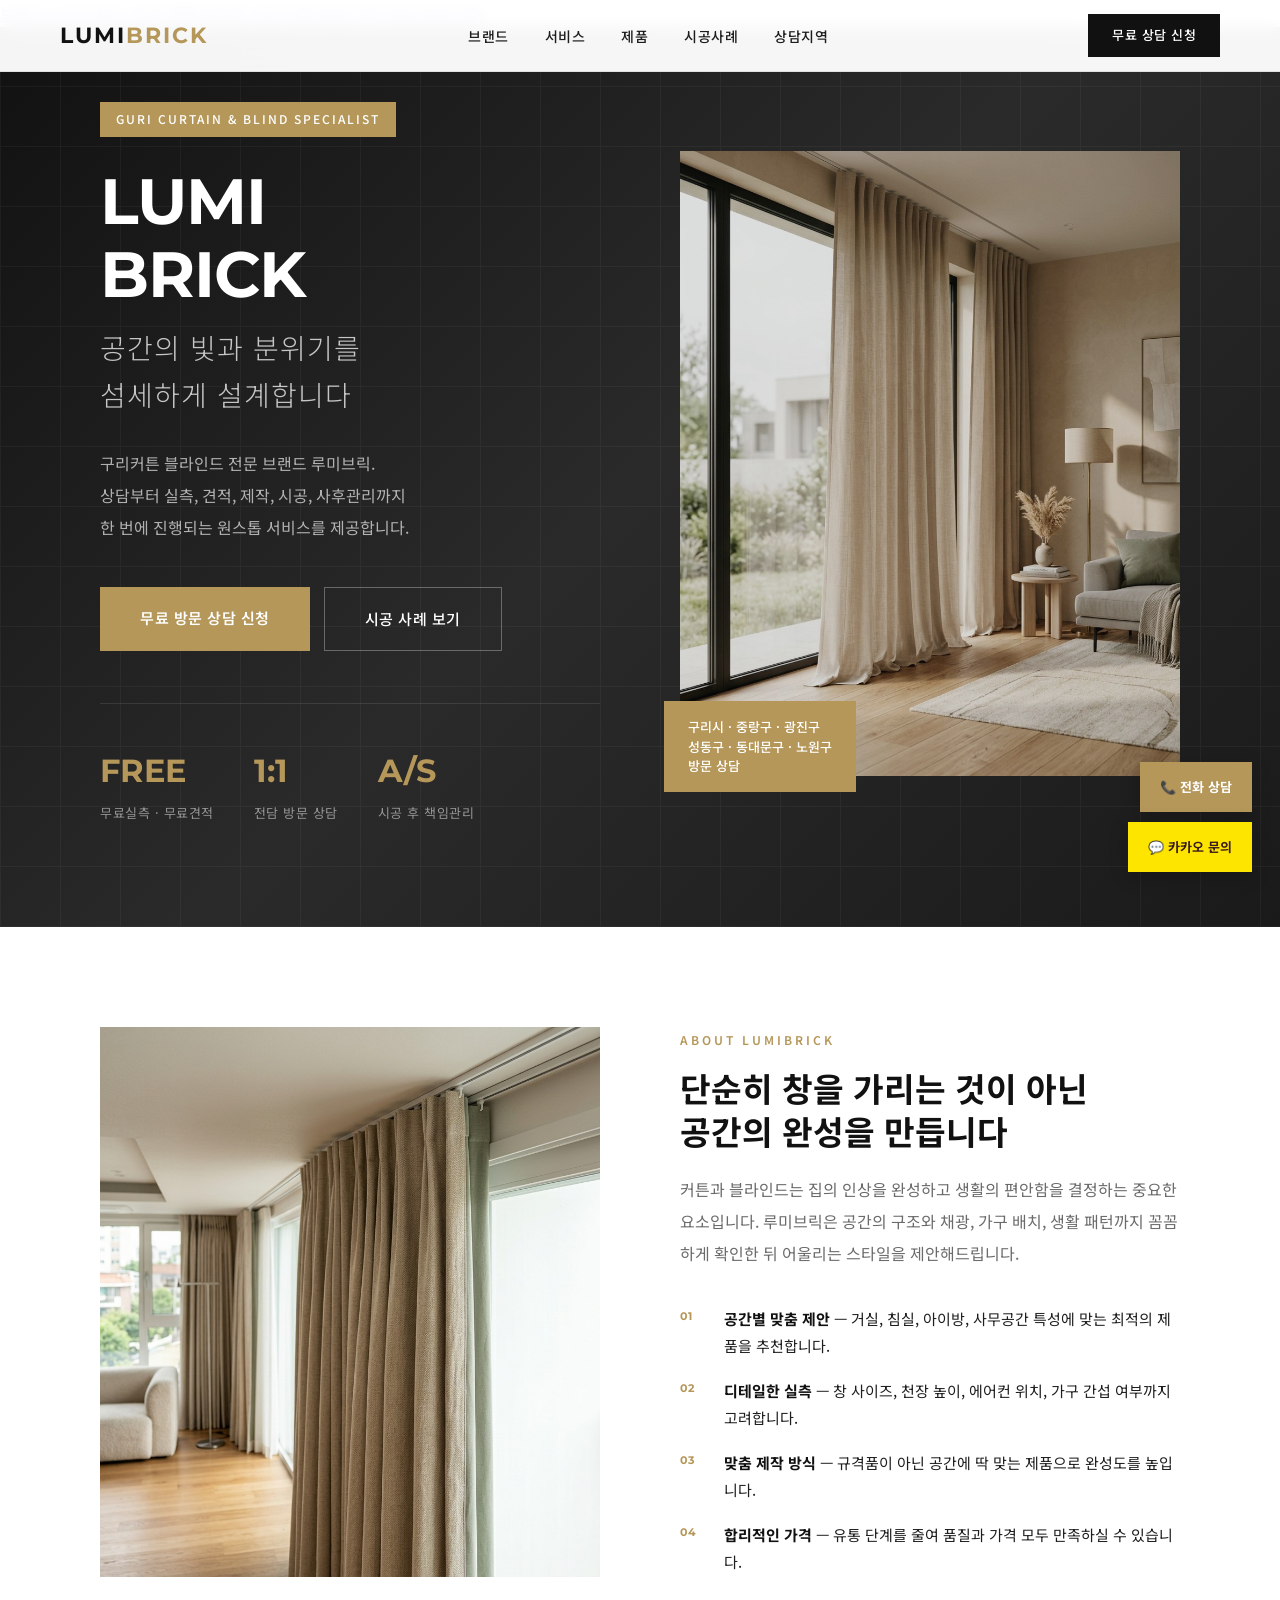
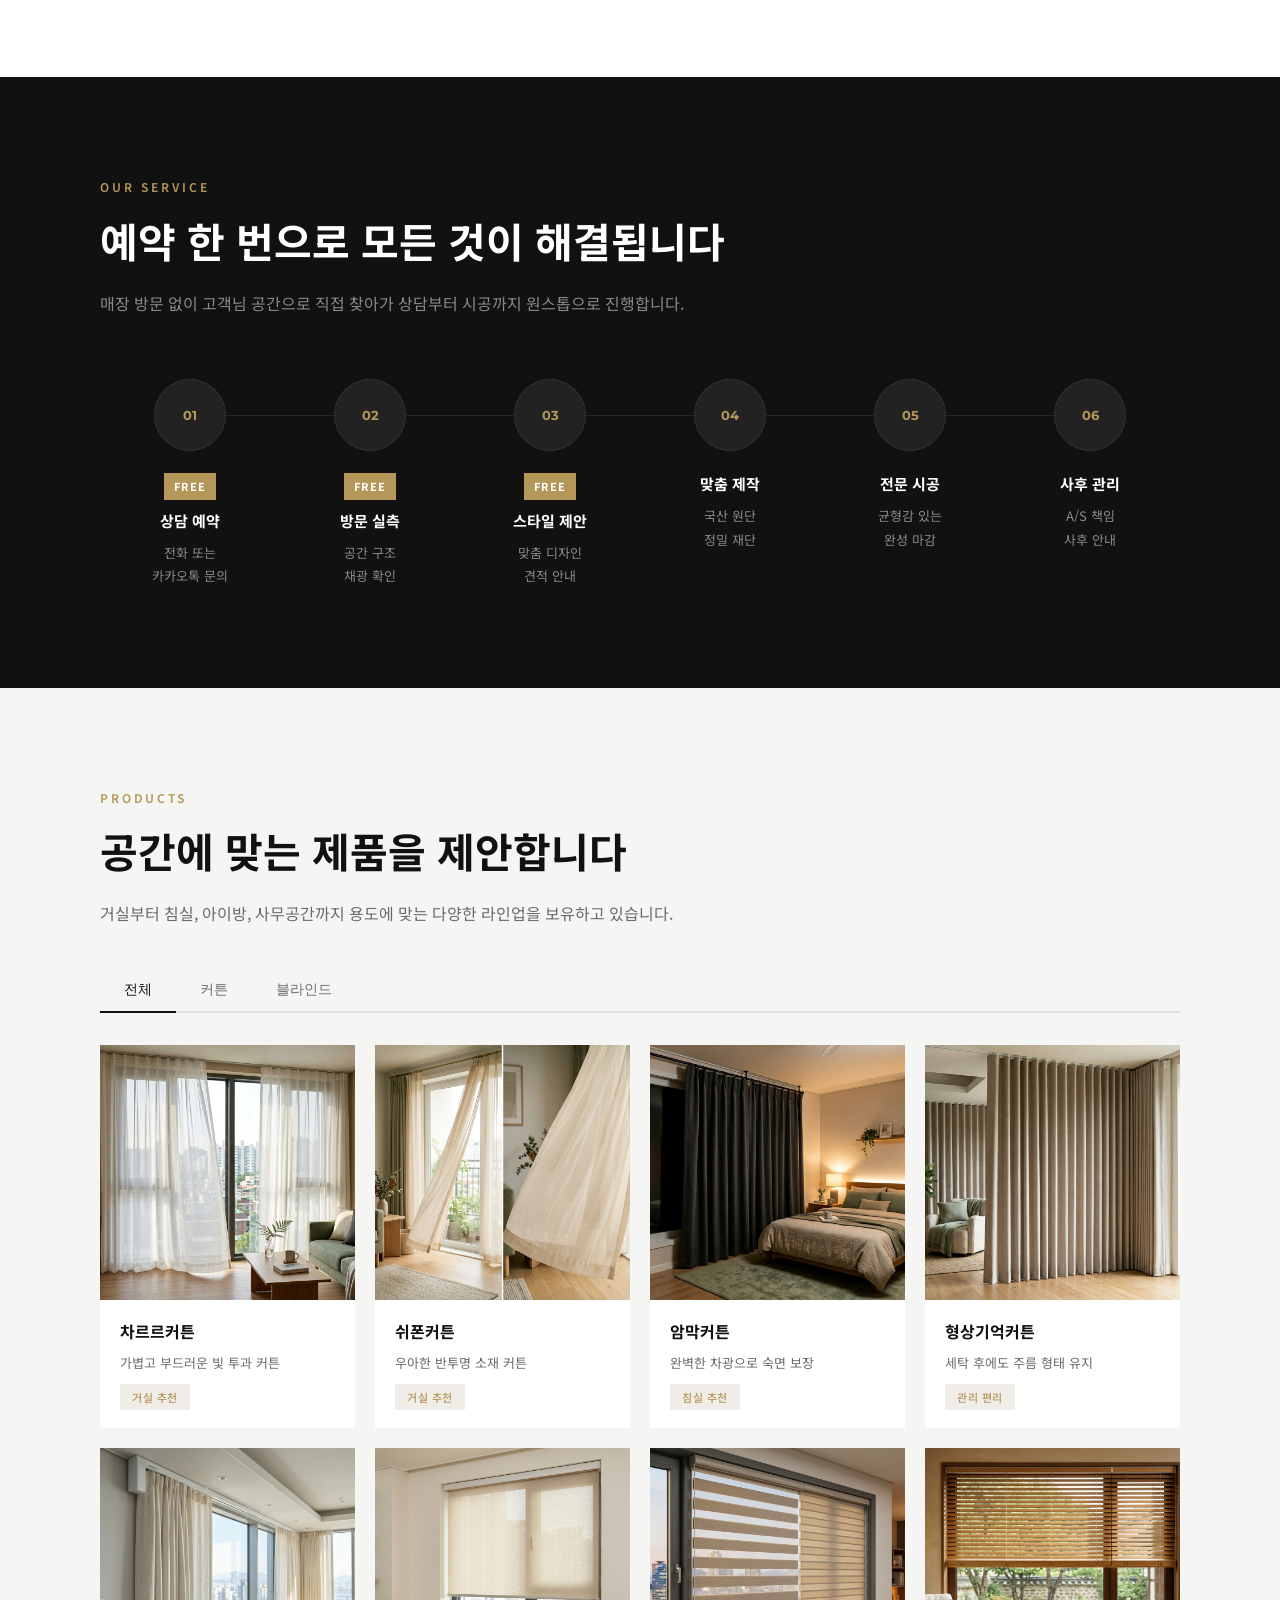
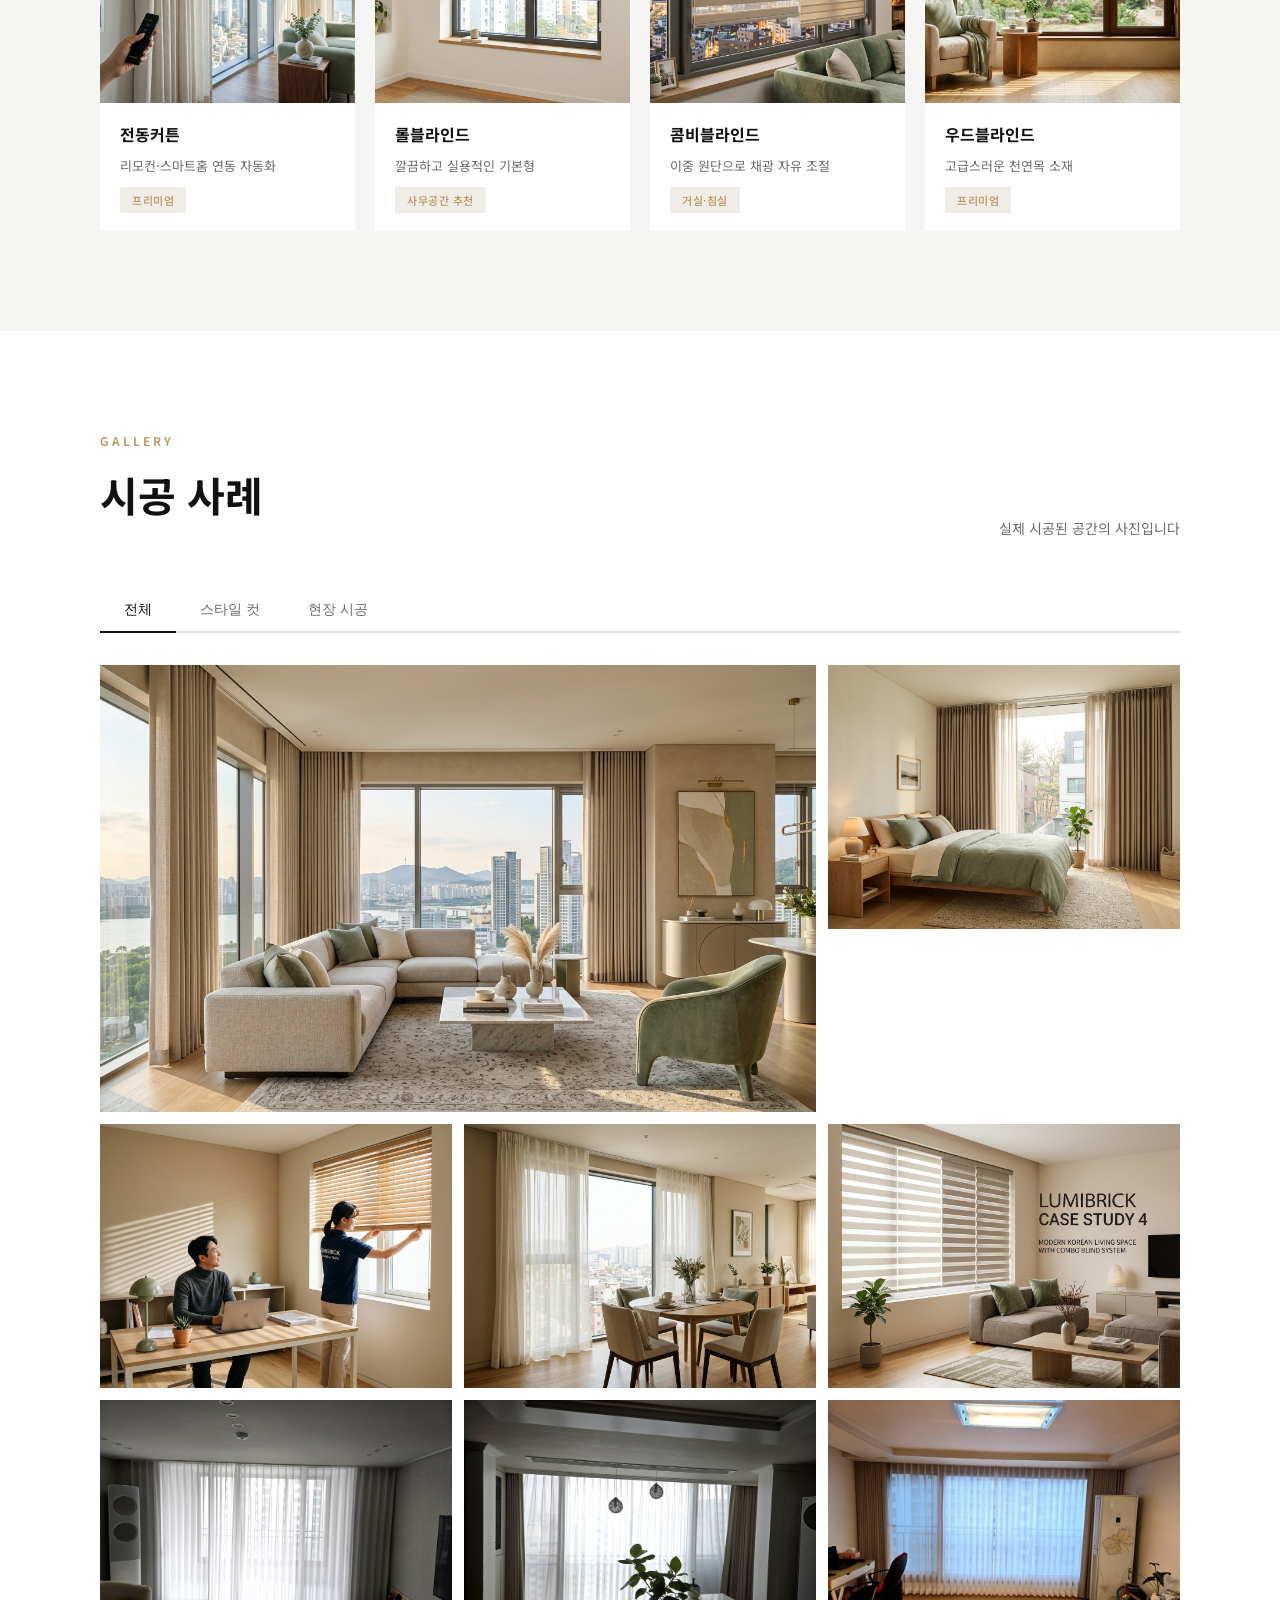
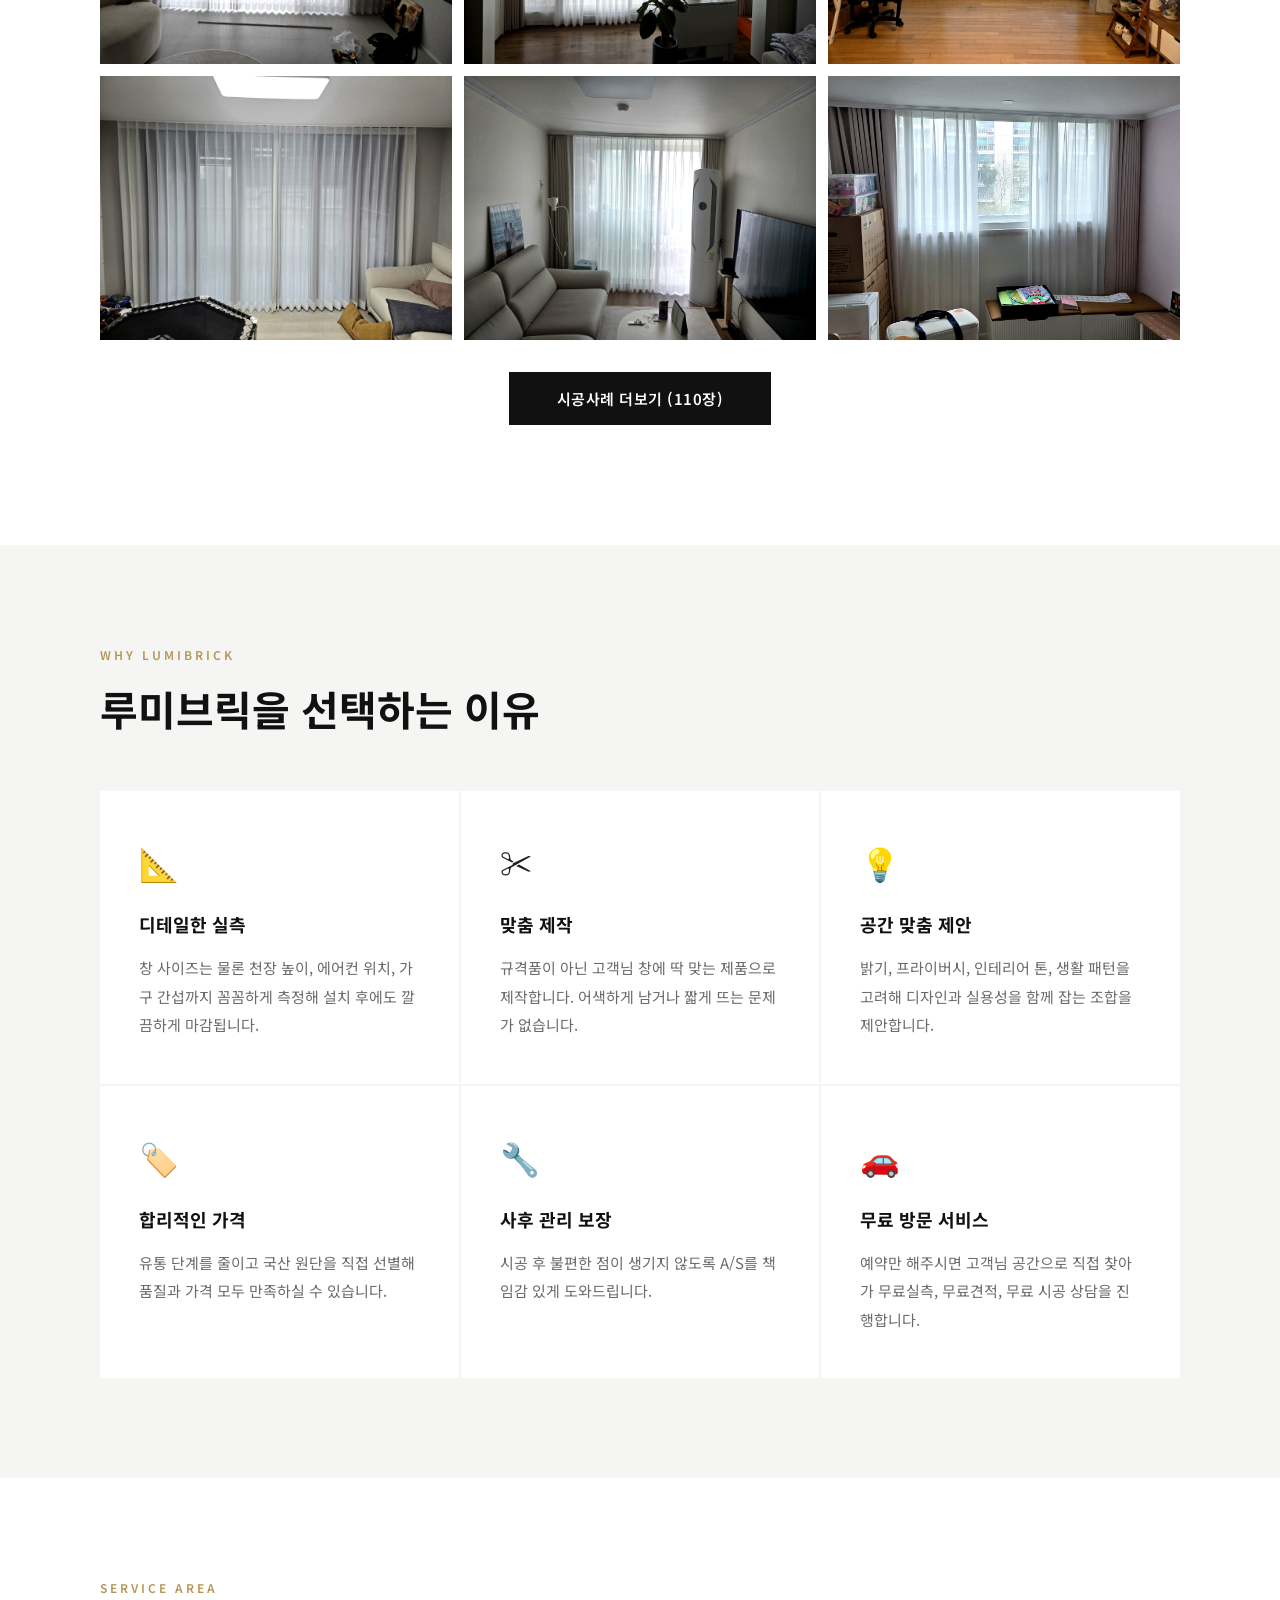
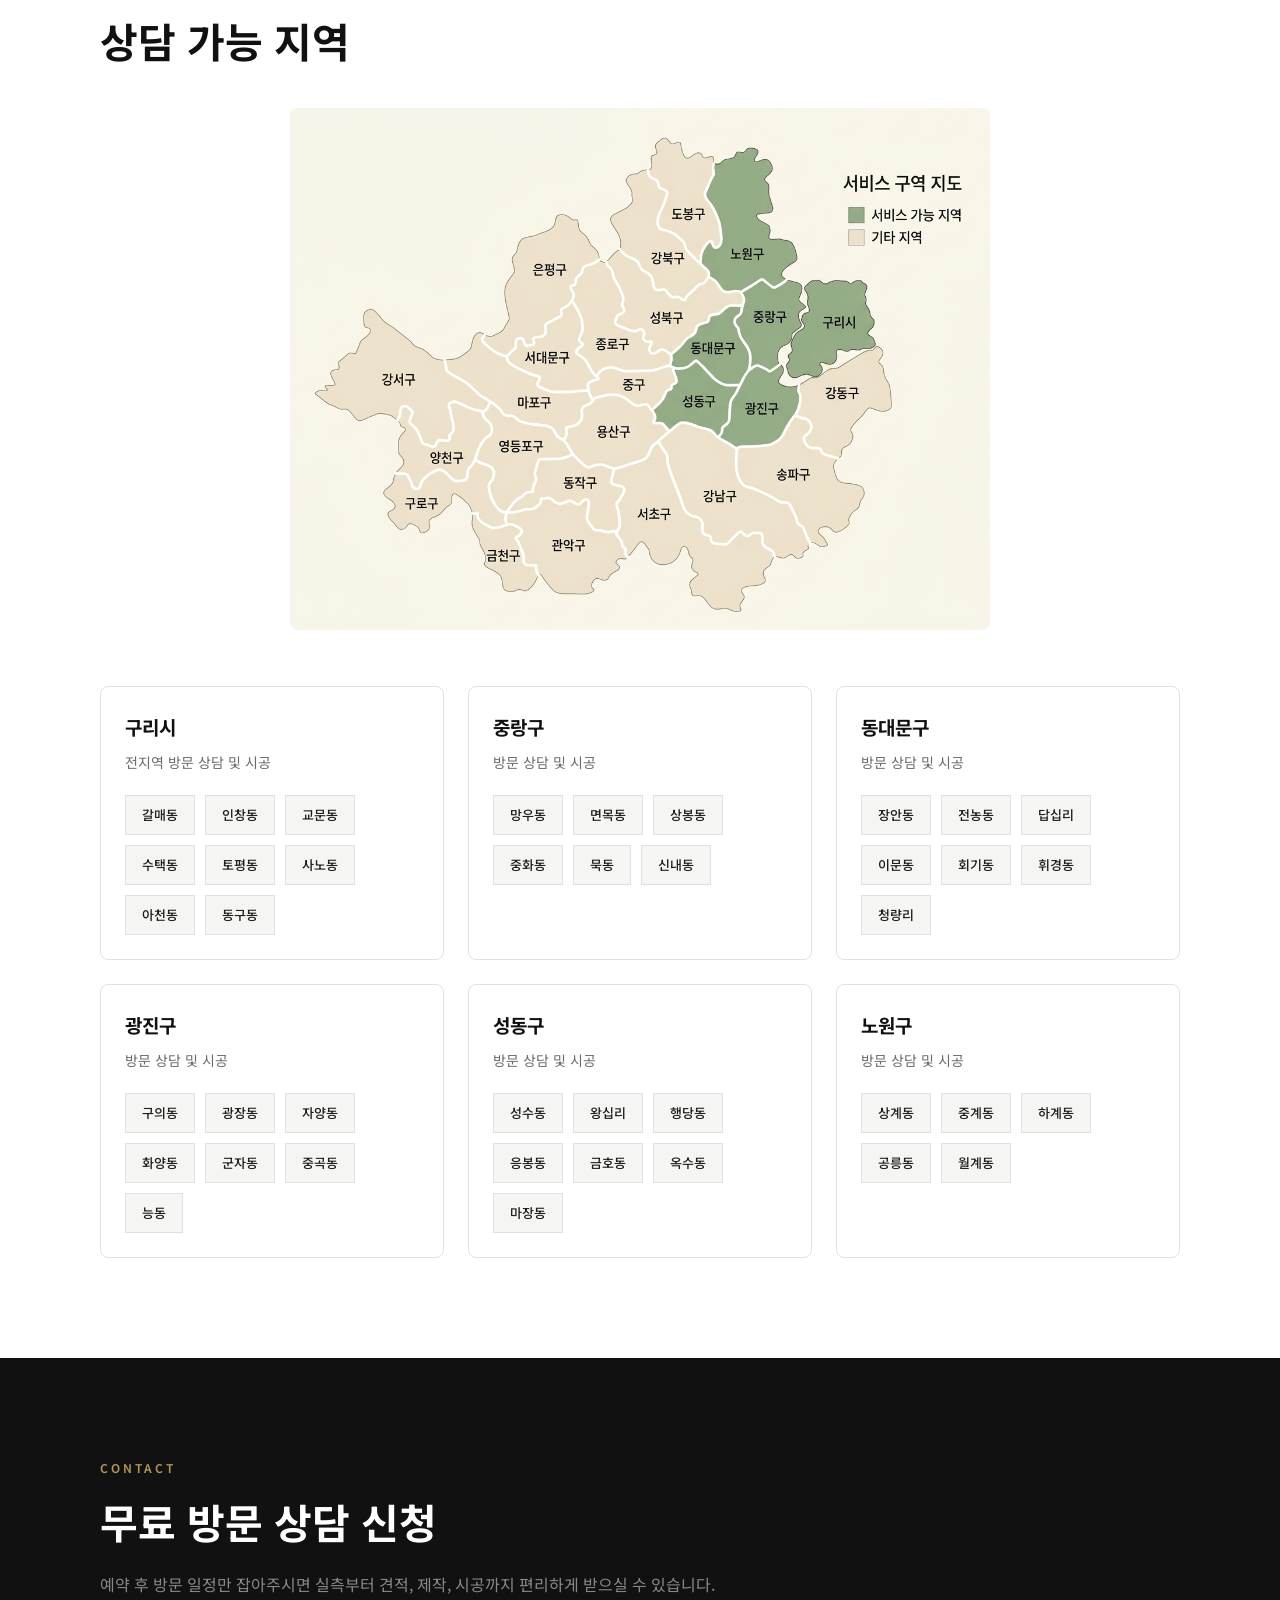
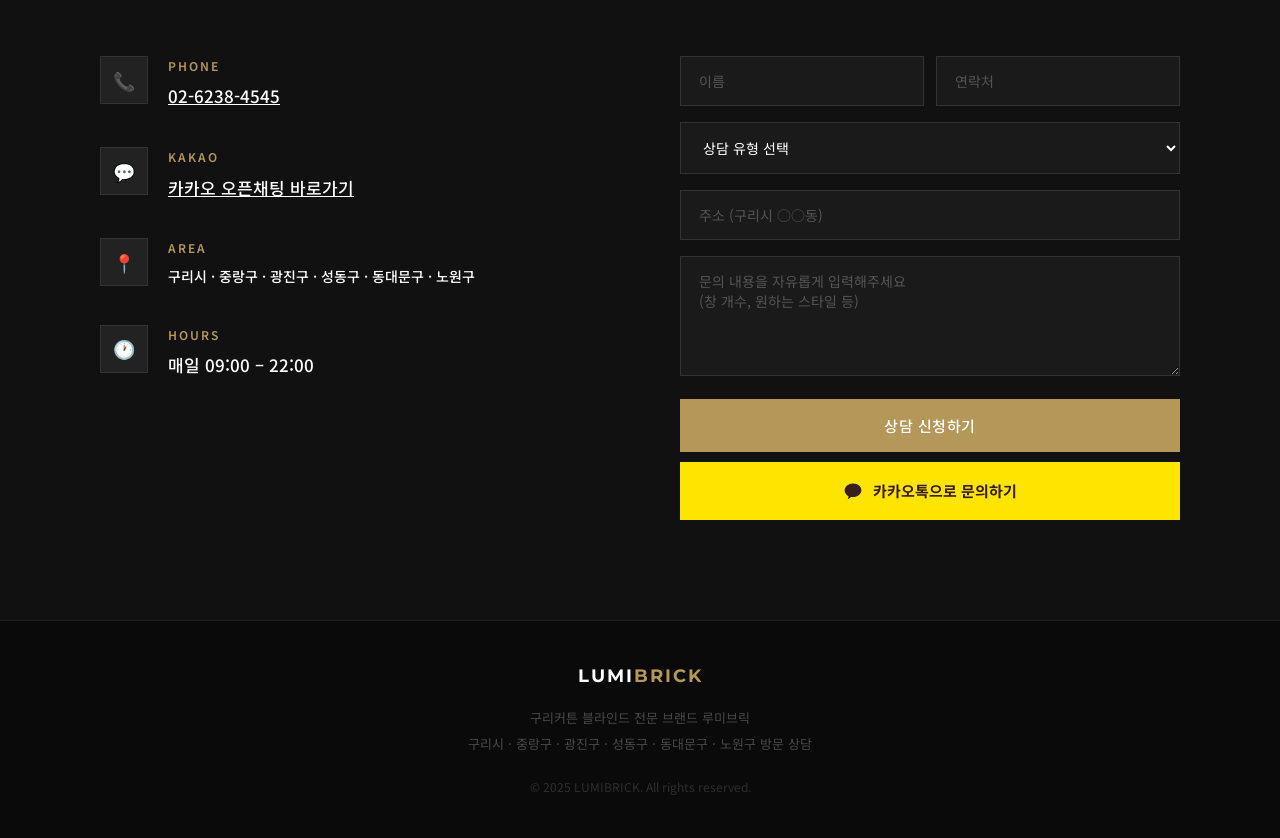
==== commit eda80431: "카카오 링크 통일 및 상담 유형 드롭다운 개선" ====
--- a/index.html
+++ b/index.html
@@ -1354,7 +1354,7 @@
           <div class="contact-icon">💬</div>
           <div>
             <div class="contact-label">KAKAO</div>
-            <a href="https://open.kakao.com/o/s6jboEpi" target="_blank" class="contact-value">카카오 오픈채팅 바로가기</a>
+            <a href="http://pf.kakao.com/_IHBnX/chat" target="_blank" class="contact-value">카카오 오픈채팅 바로가기</a>
           </div>
         </div>
         <div class="contact-item">
@@ -1368,8 +1368,7 @@
           <div class="contact-icon">🕐</div>
           <div>
             <div class="contact-label">HOURS</div>
-            <!-- 운영시간 입력 -->
-            <div class="contact-value-placeholder">운영 시간 입력 예정</div>
+            <div class="contact-value">매일 09:00 – 22:00</div>
           </div>
         </div>
       </div>
@@ -1384,16 +1383,15 @@
             </div>
           </div>
           <div class="form-row">
-            <select>
+            <select id="consultType" onchange="toggleDirectInput(this)">
               <option value="">상담 유형 선택</option>
-              <option>거실 커튼</option>
-              <option>침실 커튼 / 암막커튼</option>
-              <option>롤블라인드 / 콤비블라인드</option>
-              <option>우드블라인드</option>
-              <option>전동커튼</option>
-              <option>전체 공간 패키지</option>
-              <option>기타 문의</option>
+              <option value="커튼">커튼</option>
+              <option value="블라인드">블라인드</option>
+              <option value="커튼/블라인드">커튼/블라인드</option>
+              <option value="미정">미정</option>
+              <option value="직접입력">직접 입력</option>
             </select>
+            <input type="text" id="directInput" placeholder="상담 유형을 직접 입력해주세요" style="display:none;margin-top:8px;" />
           </div>
           <div class="form-row">
             <input type="text" placeholder="주소 (구리시 ○○동)" />
@@ -1403,7 +1401,7 @@
           </div>
           <button type="submit" class="btn-submit">상담 신청하기</button>
         </form>
-        <a href="https://open.kakao.com/o/s6jboEpi" target="_blank" class="kakao-btn" id="kakaoBtn">
+        <a href="http://pf.kakao.com/_IHBnX/chat" target="_blank" class="kakao-btn" id="kakaoBtn">
           <svg width="20" height="20" viewBox="0 0 24 24" fill="#3A1D1D"><path d="M12 3C6.48 3 2 6.69 2 11.25c0 2.9 1.88 5.46 4.72 6.97l-.96 3.56 4.14-2.73c.68.1 1.38.15 2.1.15 5.52 0 10-3.69 10-8.25S17.52 3 12 3z"/></svg>
           카카오톡으로 문의하기
         </a>
@@ -1426,7 +1424,7 @@
 <!-- FLOATING CTA -->
 <div class="float-cta">
   <a href="tel:02-6238-4545" class="float-btn float-tel" id="floatTel">📞 전화 상담</a>
-  <a href="https://open.kakao.com/o/s6jboEpi" target="_blank" class="float-btn float-kakao" id="floatKakao">💬 카카오 문의</a>
+  <a href="http://pf.kakao.com/_IHBnX/chat" target="_blank" class="float-btn float-kakao" id="floatKakao">💬 카카오 문의</a>
 </div>
 
 <script>
@@ -1481,10 +1479,15 @@
     }
   }
 
-  // Form submit (카카오/전화 연동 전 임시)
+  function toggleDirectInput(sel) {
+    const direct = document.getElementById('directInput');
+    direct.style.display = sel.value === '직접입력' ? 'block' : 'none';
+    direct.required = sel.value === '직접입력';
+  }
+
   function submitForm(e) {
     e.preventDefault();
-    alert('상담 신청이 접수되었습니다!\n빠른 시간 내에 연락드리겠습니다.');
+    window.open('http://pf.kakao.com/_IHBnX/chat', '_blank');
     e.target.reset();
   }
 
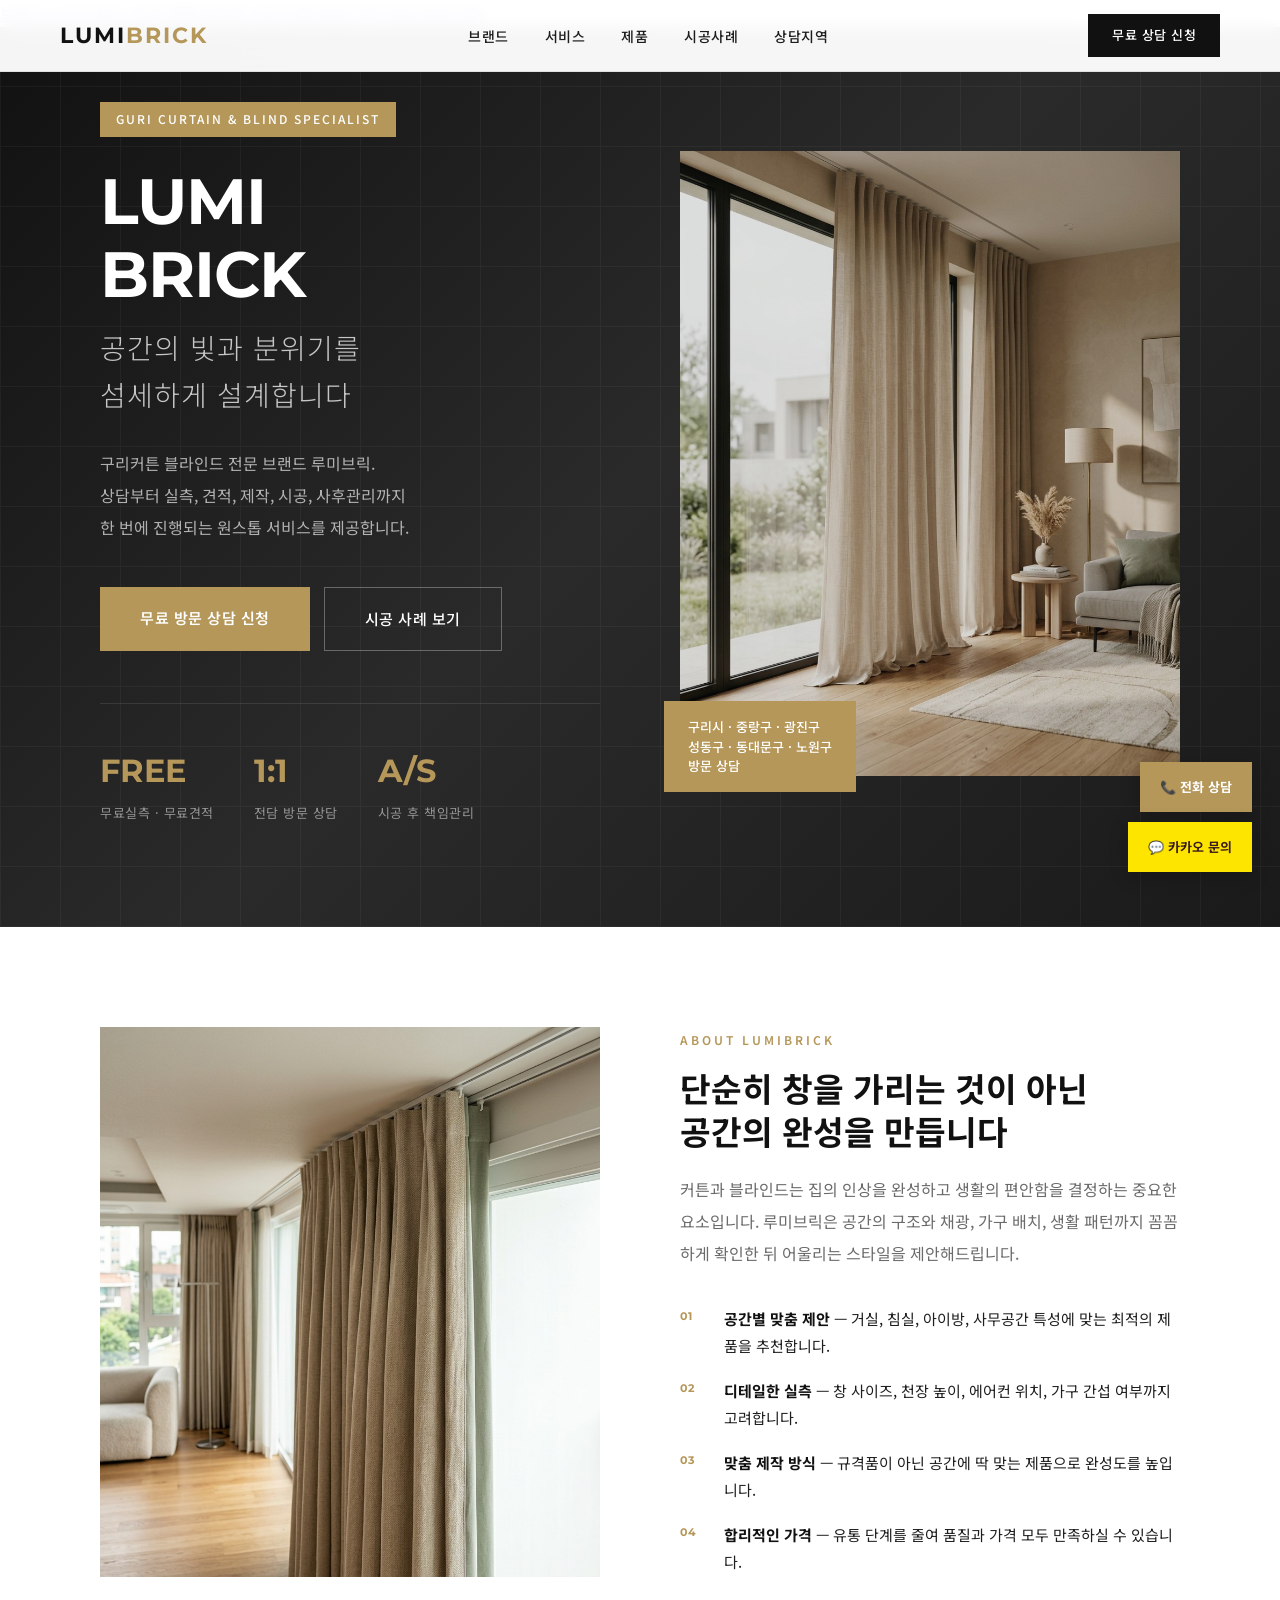
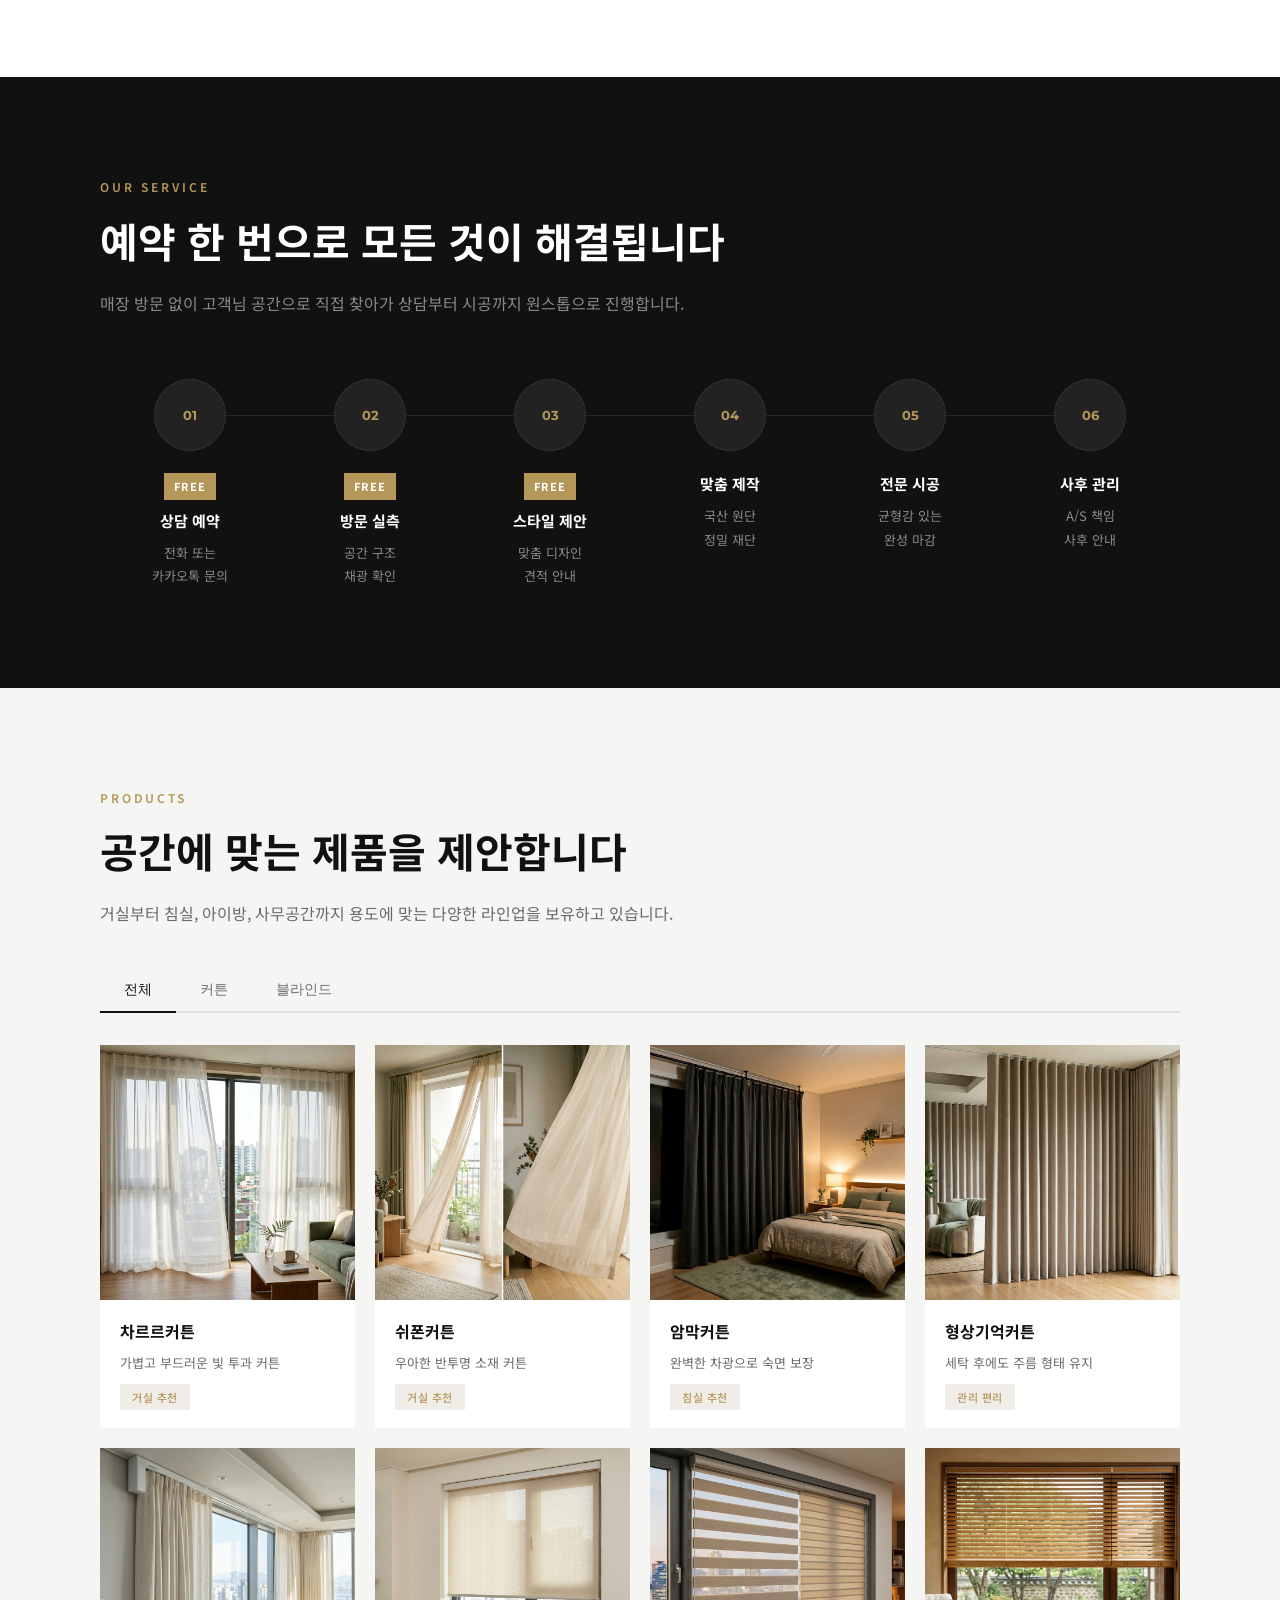
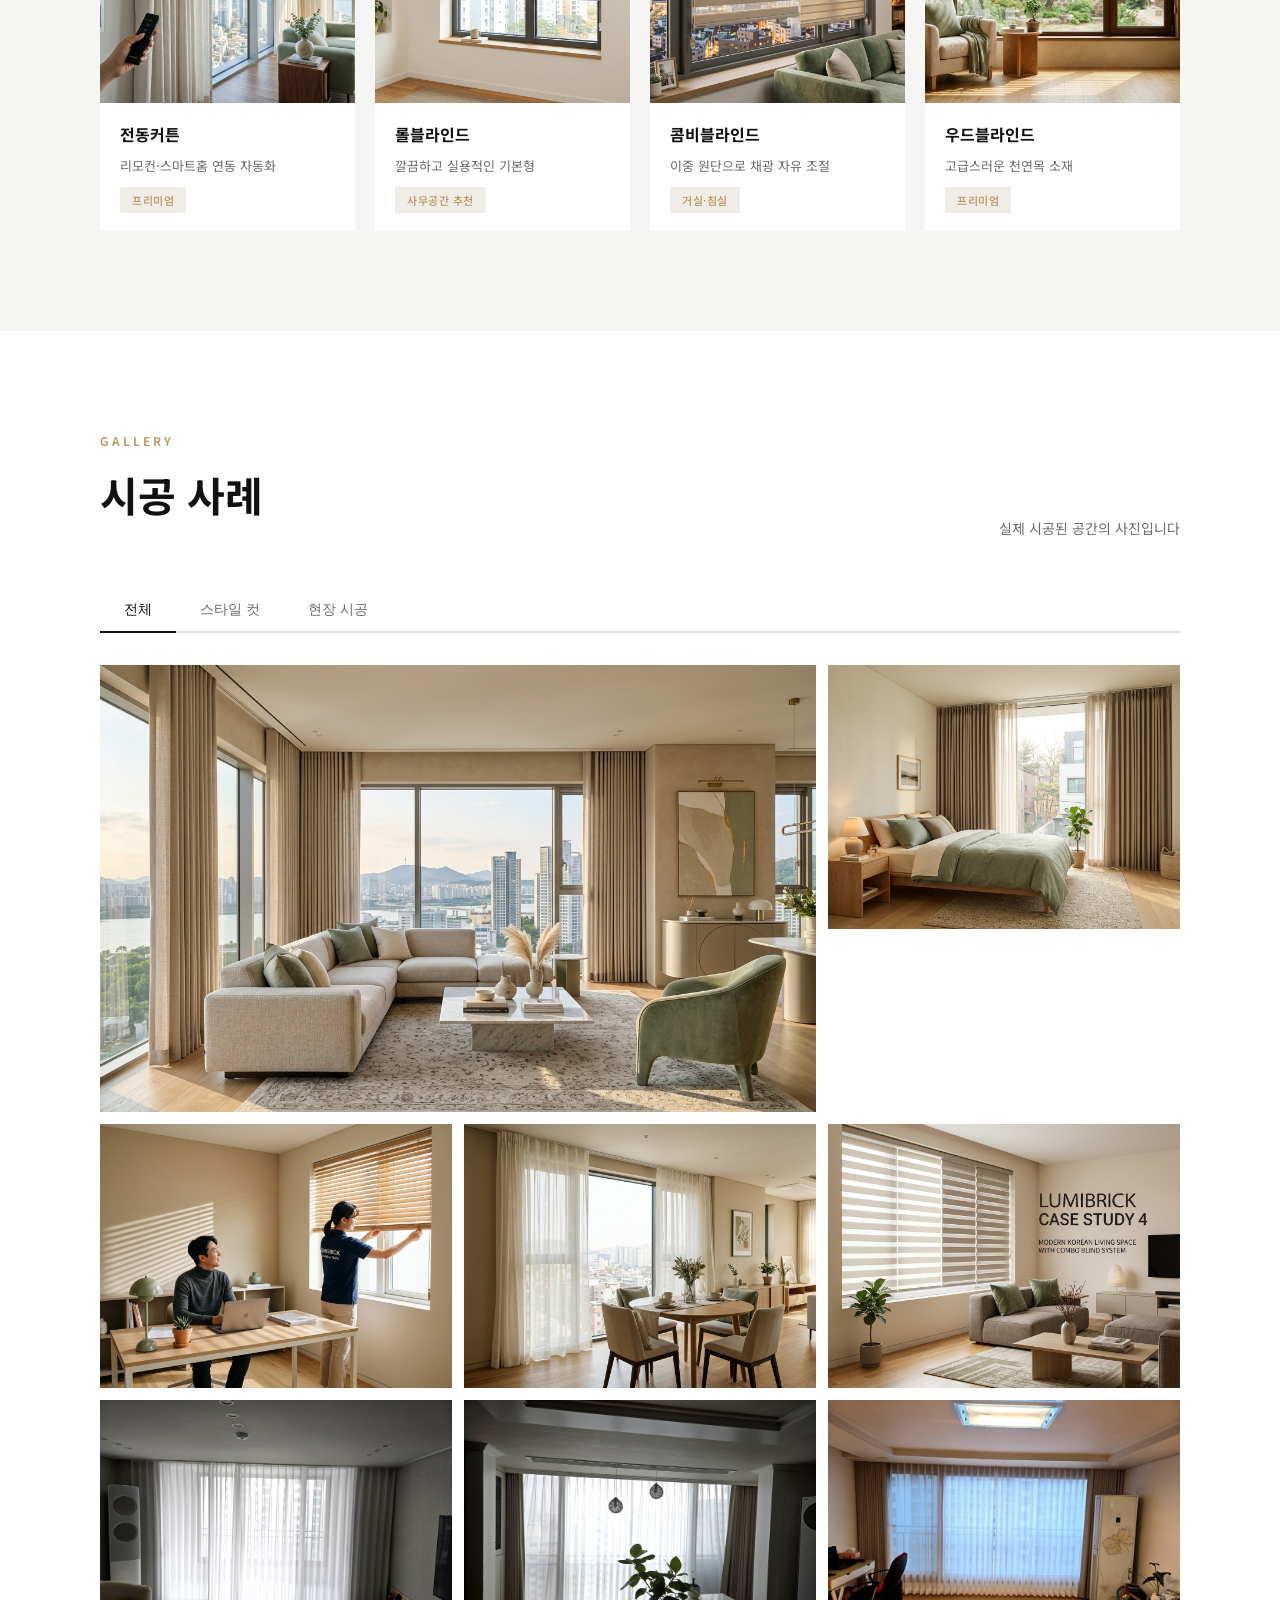
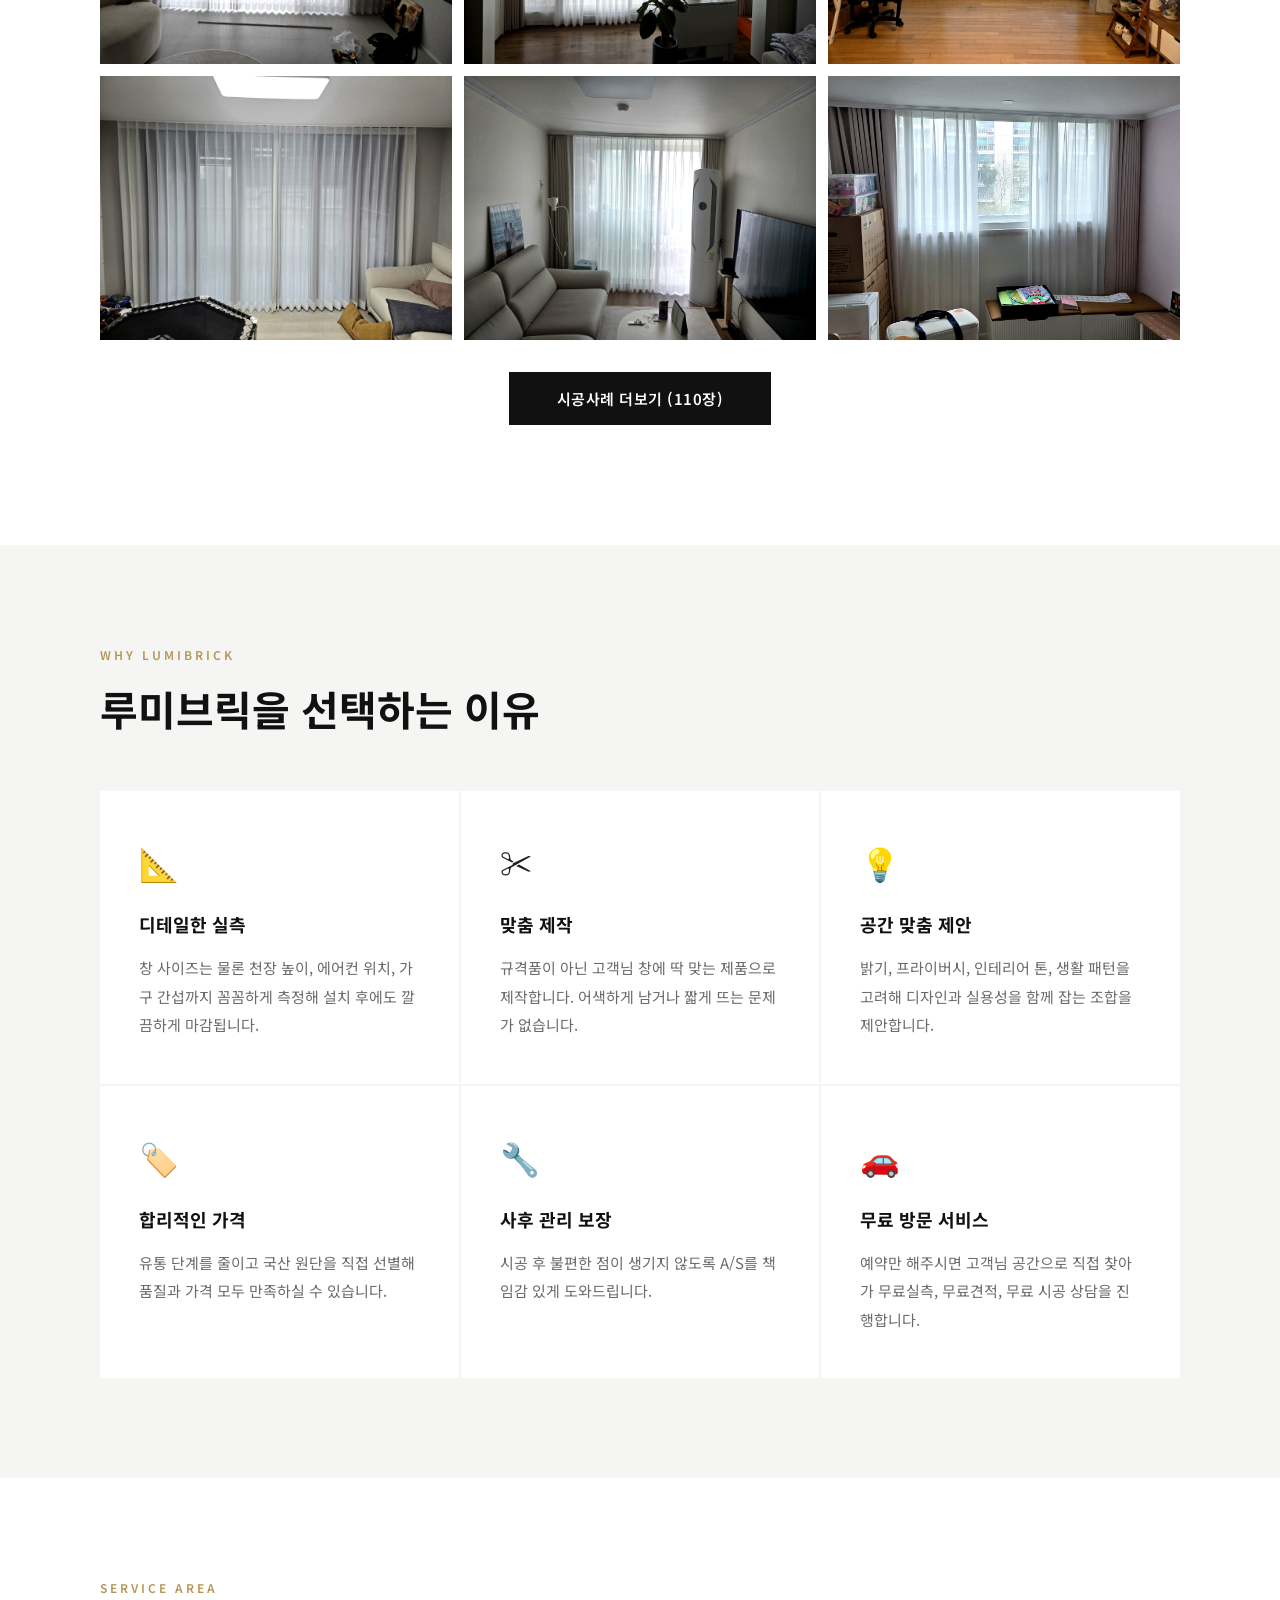
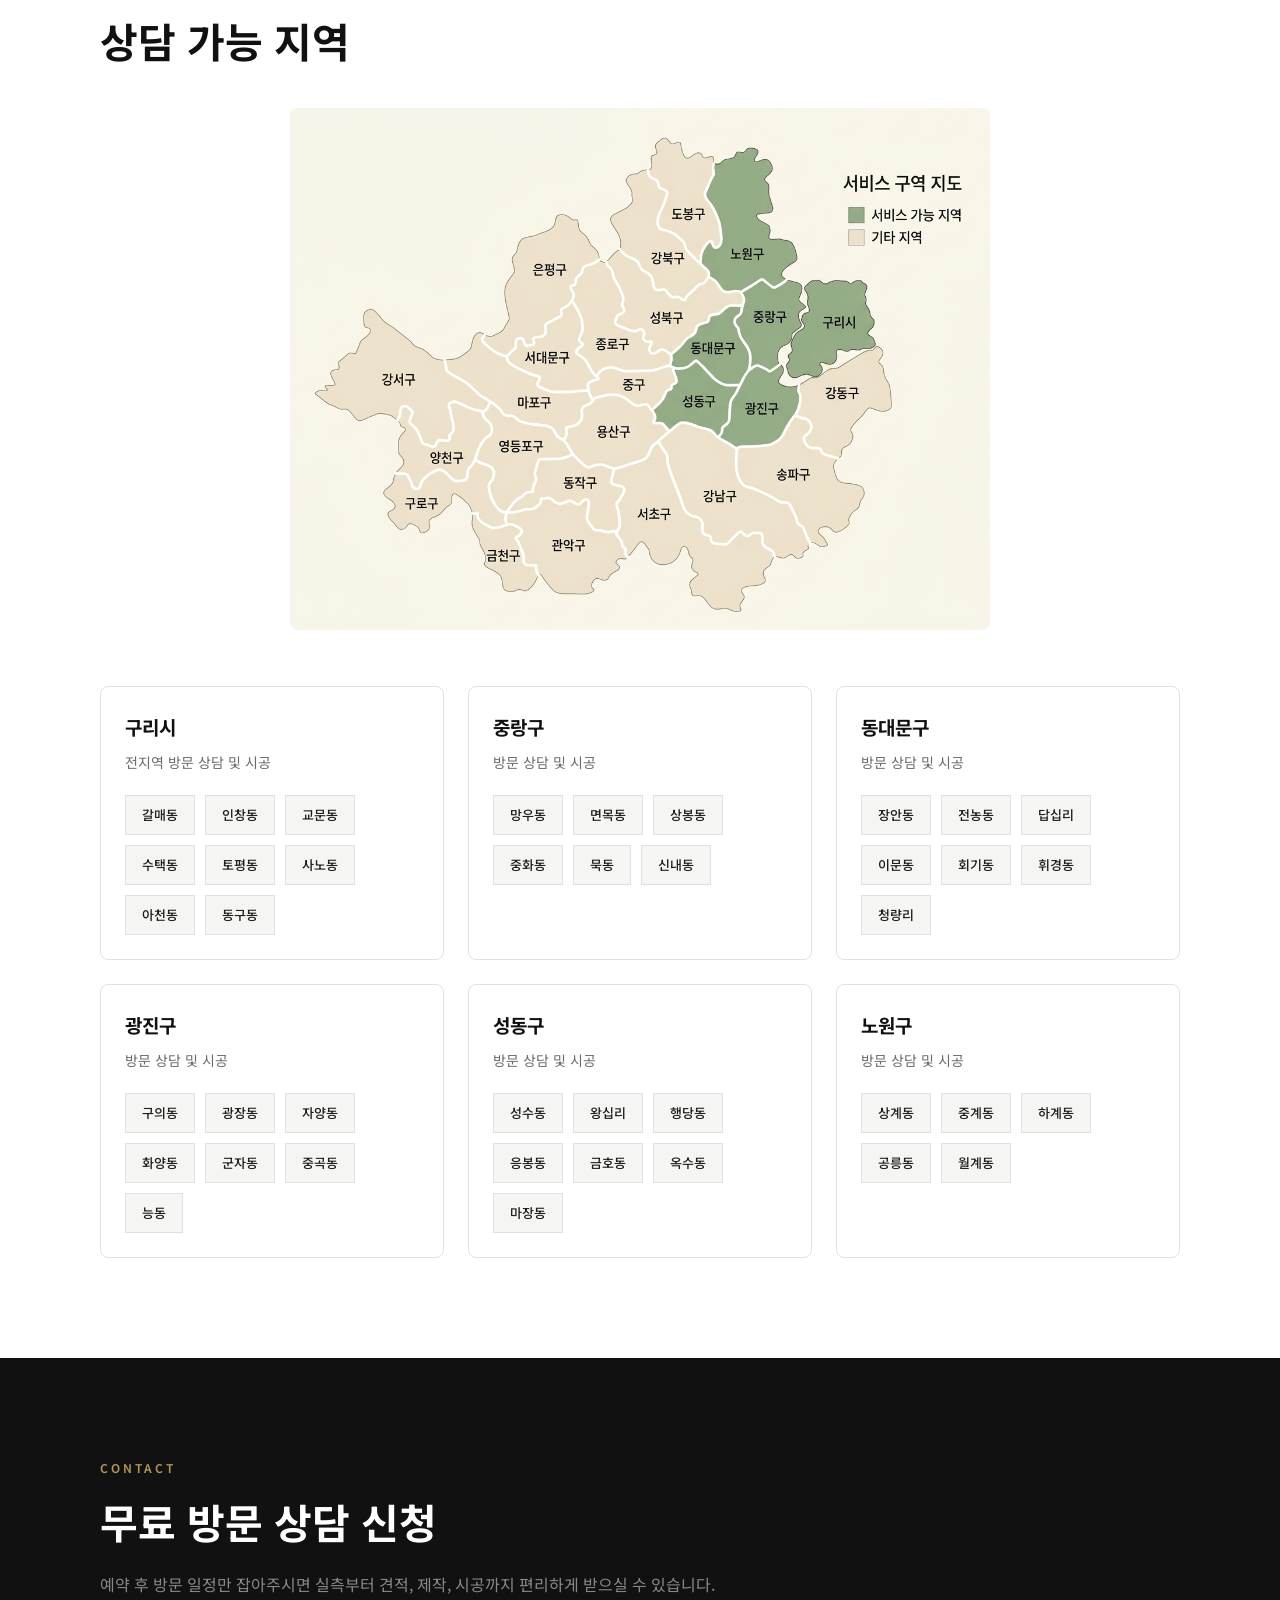
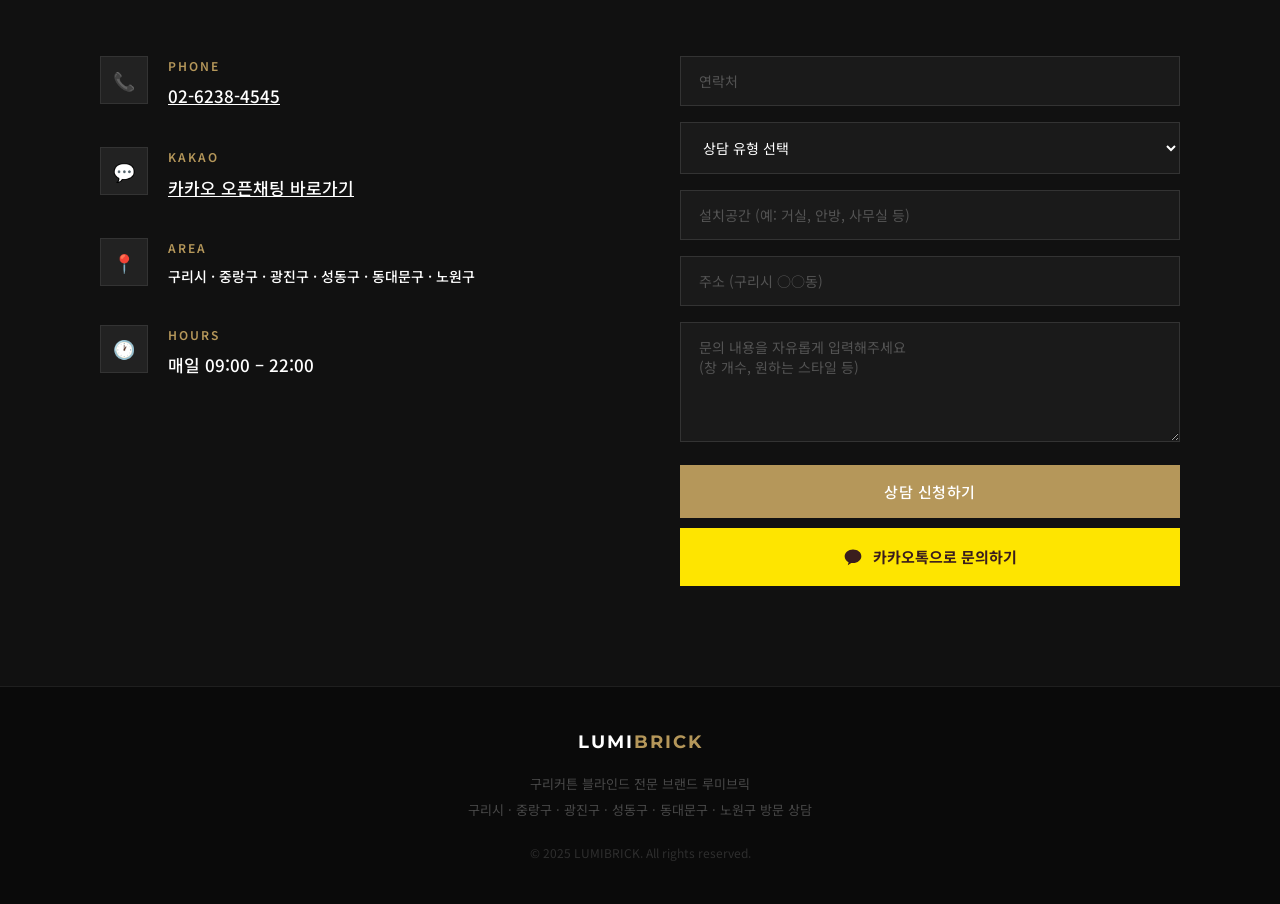
==== commit aad8f603: "폼 구조 변경: 이름 제거, 설치공간 추가, 필드 순서 조정" ====
--- a/index.html
+++ b/index.html
@@ -1374,13 +1374,8 @@
       </div>
       <div class="contact-form-wrap">
         <form onsubmit="submitForm(event)">
-          <div class="form-grid">
-            <div class="form-row">
-              <input type="text" placeholder="이름" required />
-            </div>
-            <div class="form-row">
-              <input type="tel" placeholder="연락처" required />
-            </div>
+          <div class="form-row">
+            <input id="f_phone" type="tel" placeholder="연락처" required />
           </div>
           <div class="form-row">
             <select id="consultType" onchange="toggleDirectInput(this)">
@@ -1394,10 +1389,13 @@
             <input type="text" id="directInput" placeholder="상담 유형을 직접 입력해주세요" style="display:none;margin-top:8px;" />
           </div>
           <div class="form-row">
-            <input type="text" placeholder="주소 (구리시 ○○동)" />
+            <input id="f_space" type="text" placeholder="설치공간 (예: 거실, 안방, 사무실 등)" />
           </div>
           <div class="form-row">
-            <textarea placeholder="문의 내용을 자유롭게 입력해주세요&#10;(창 개수, 원하는 스타일 등)"></textarea>
+            <input id="f_address" type="text" placeholder="주소 (구리시 ○○동)" />
+          </div>
+          <div class="form-row">
+            <textarea id="f_message" placeholder="문의 내용을 자유롭게 입력해주세요&#10;(창 개수, 원하는 스타일 등)"></textarea>
           </div>
           <button type="submit" class="btn-submit">상담 신청하기</button>
         </form>
@@ -1485,10 +1483,30 @@
     direct.required = sel.value === '직접입력';
   }
 
-  function submitForm(e) {
+  async function submitForm(e) {
     e.preventDefault();
-    window.open('http://pf.kakao.com/_IHBnX/chat', '_blank');
+    const type = document.getElementById('consultType').value;
+    const body = {
+      phone:   document.getElementById('f_phone').value,
+      type:    type === '직접입력' ? document.getElementById('directInput').value : type,
+      space:   document.getElementById('f_space').value,
+      address: document.getElementById('f_address').value,
+      message: document.getElementById('f_message').value
+    };
+    try {
+      await fetch('https://desktop-ma3fumc.tail8fe8ce.ts.net/api/homepage/consultation', {
+        method: 'POST',
+        headers: { 'Content-Type': 'application/json' },
+        body: JSON.stringify(body)
+      });
+    } catch (err) {
+      console.error('CRM 전송 오류:', err);
+      alert('전송 중 오류가 발생했습니다. 잠시 후 다시 시도해 주세요.');
+      return;
+    }
+    alert('상담 신청이 완료되었습니다.\n빠른 시간 내에 연락드리겠습니다.');
     e.target.reset();
+    toggleDirectInput(document.getElementById('consultType'));
   }
 
   // Scroll reveal animation
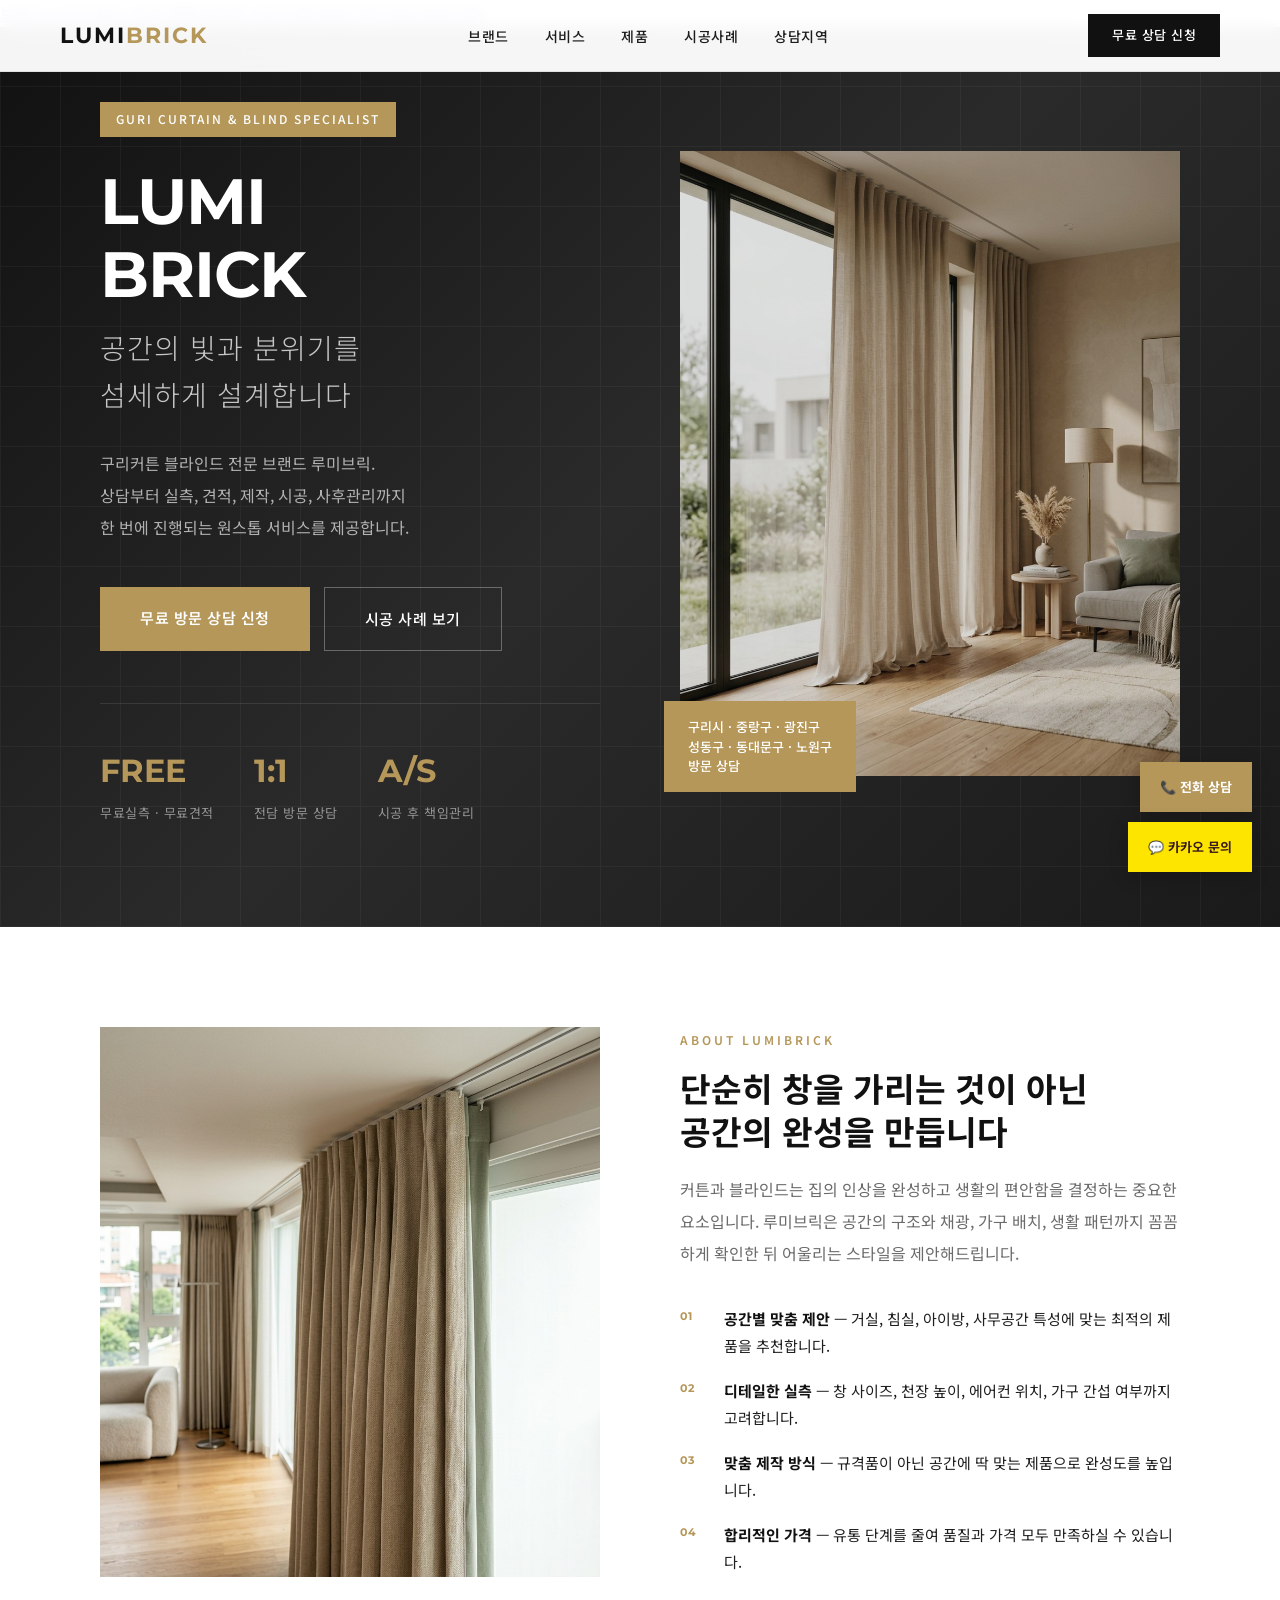
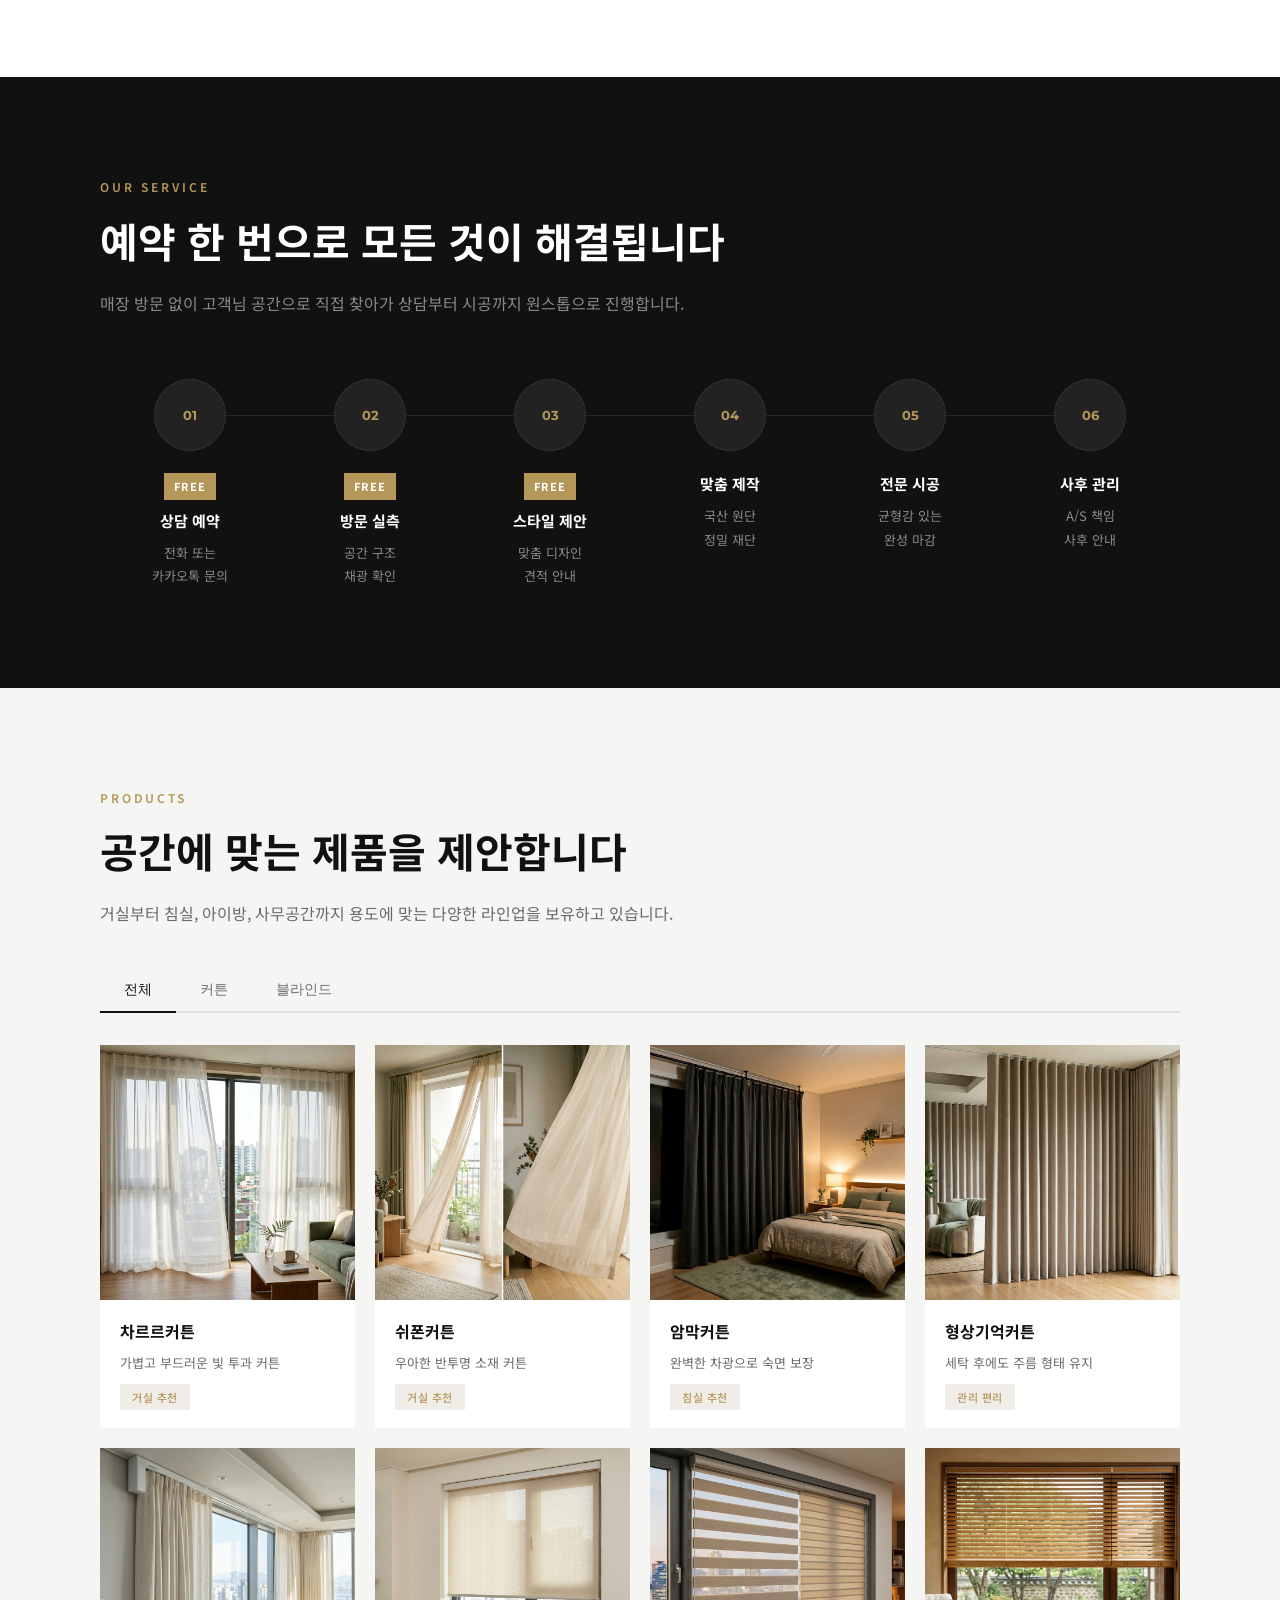
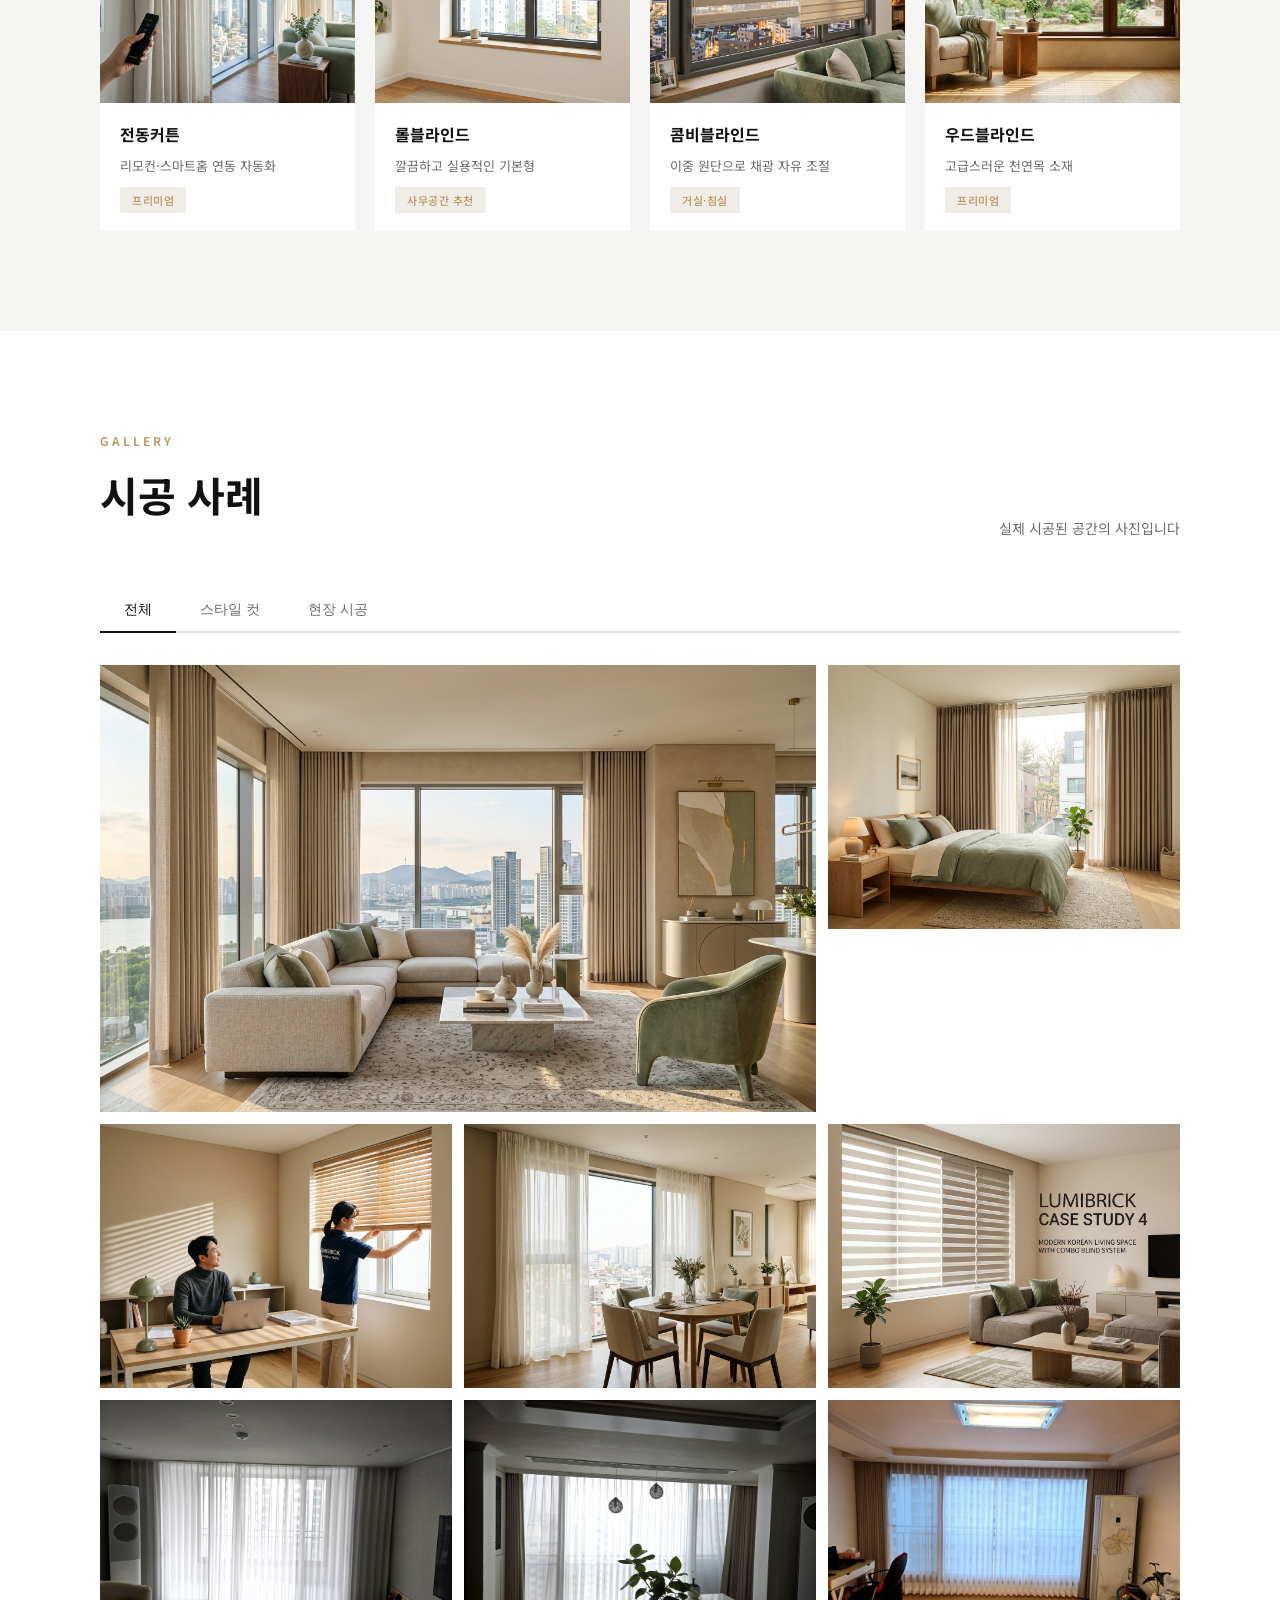
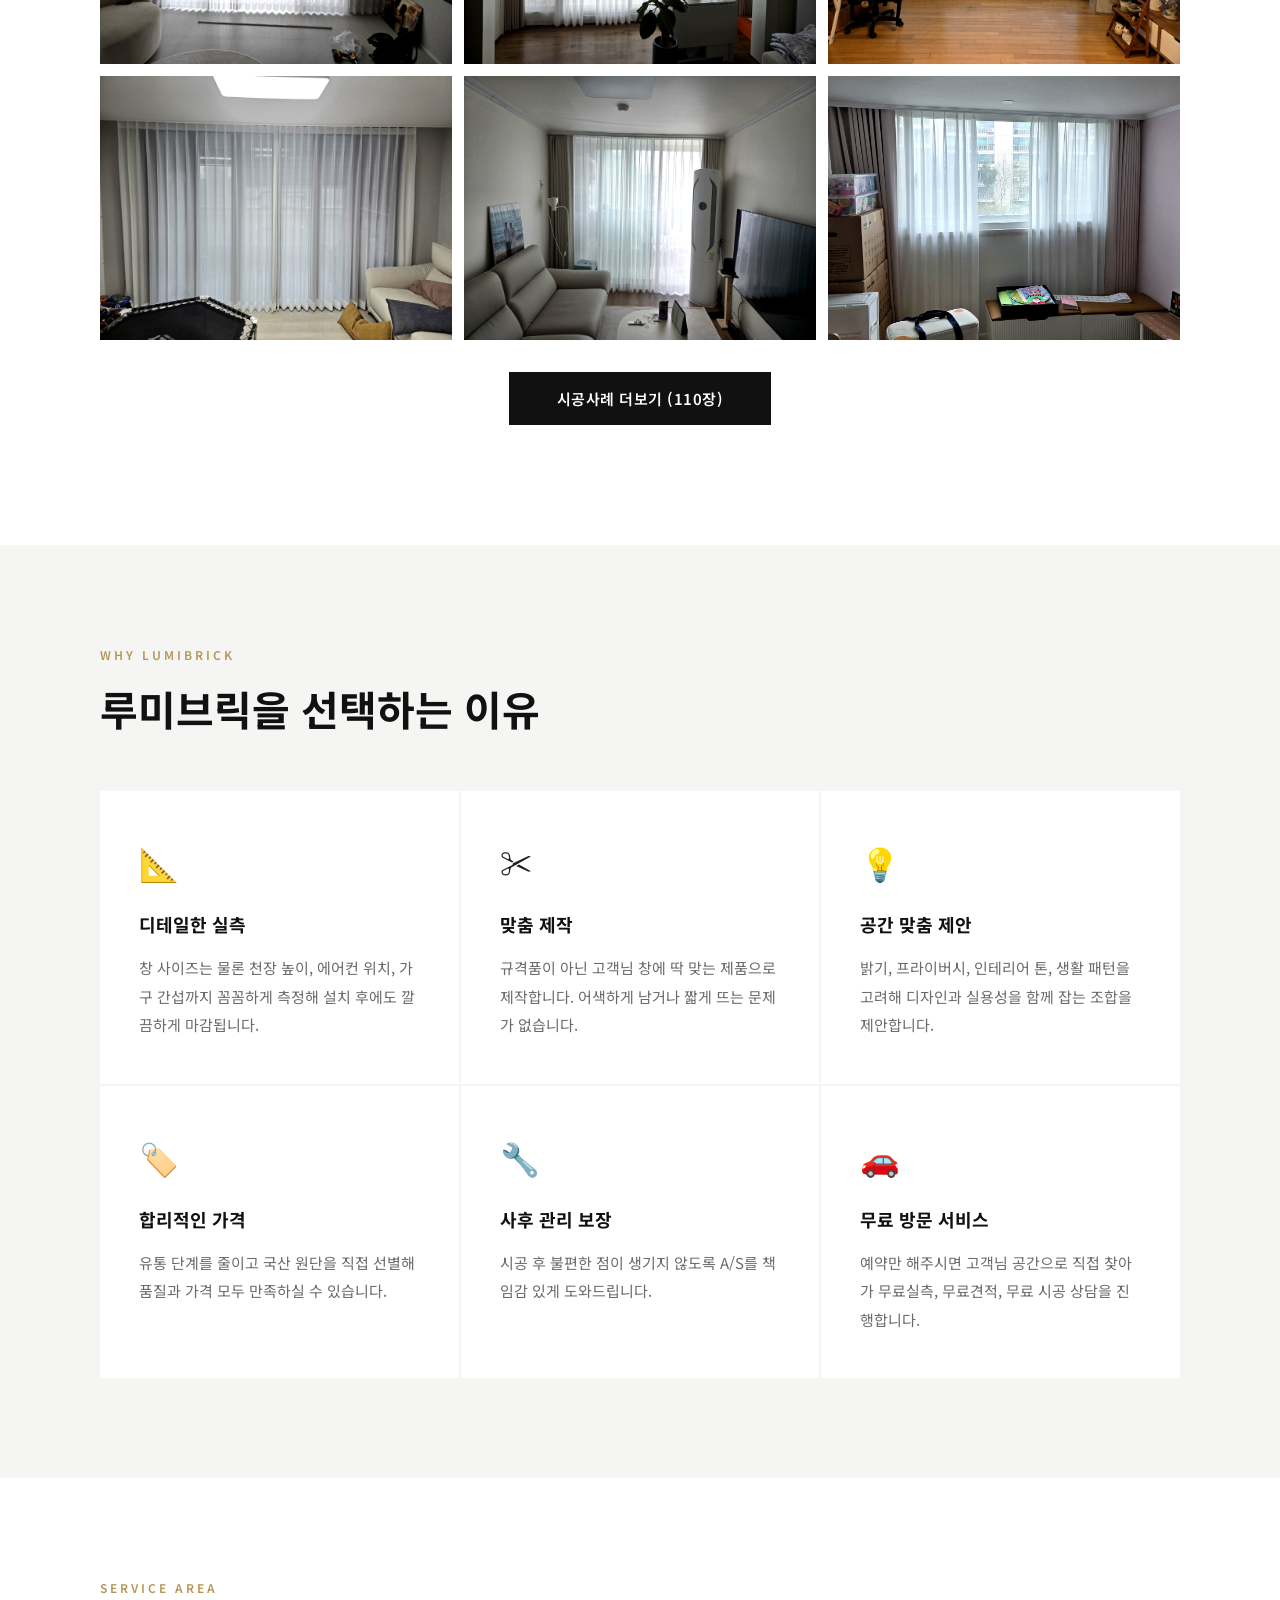
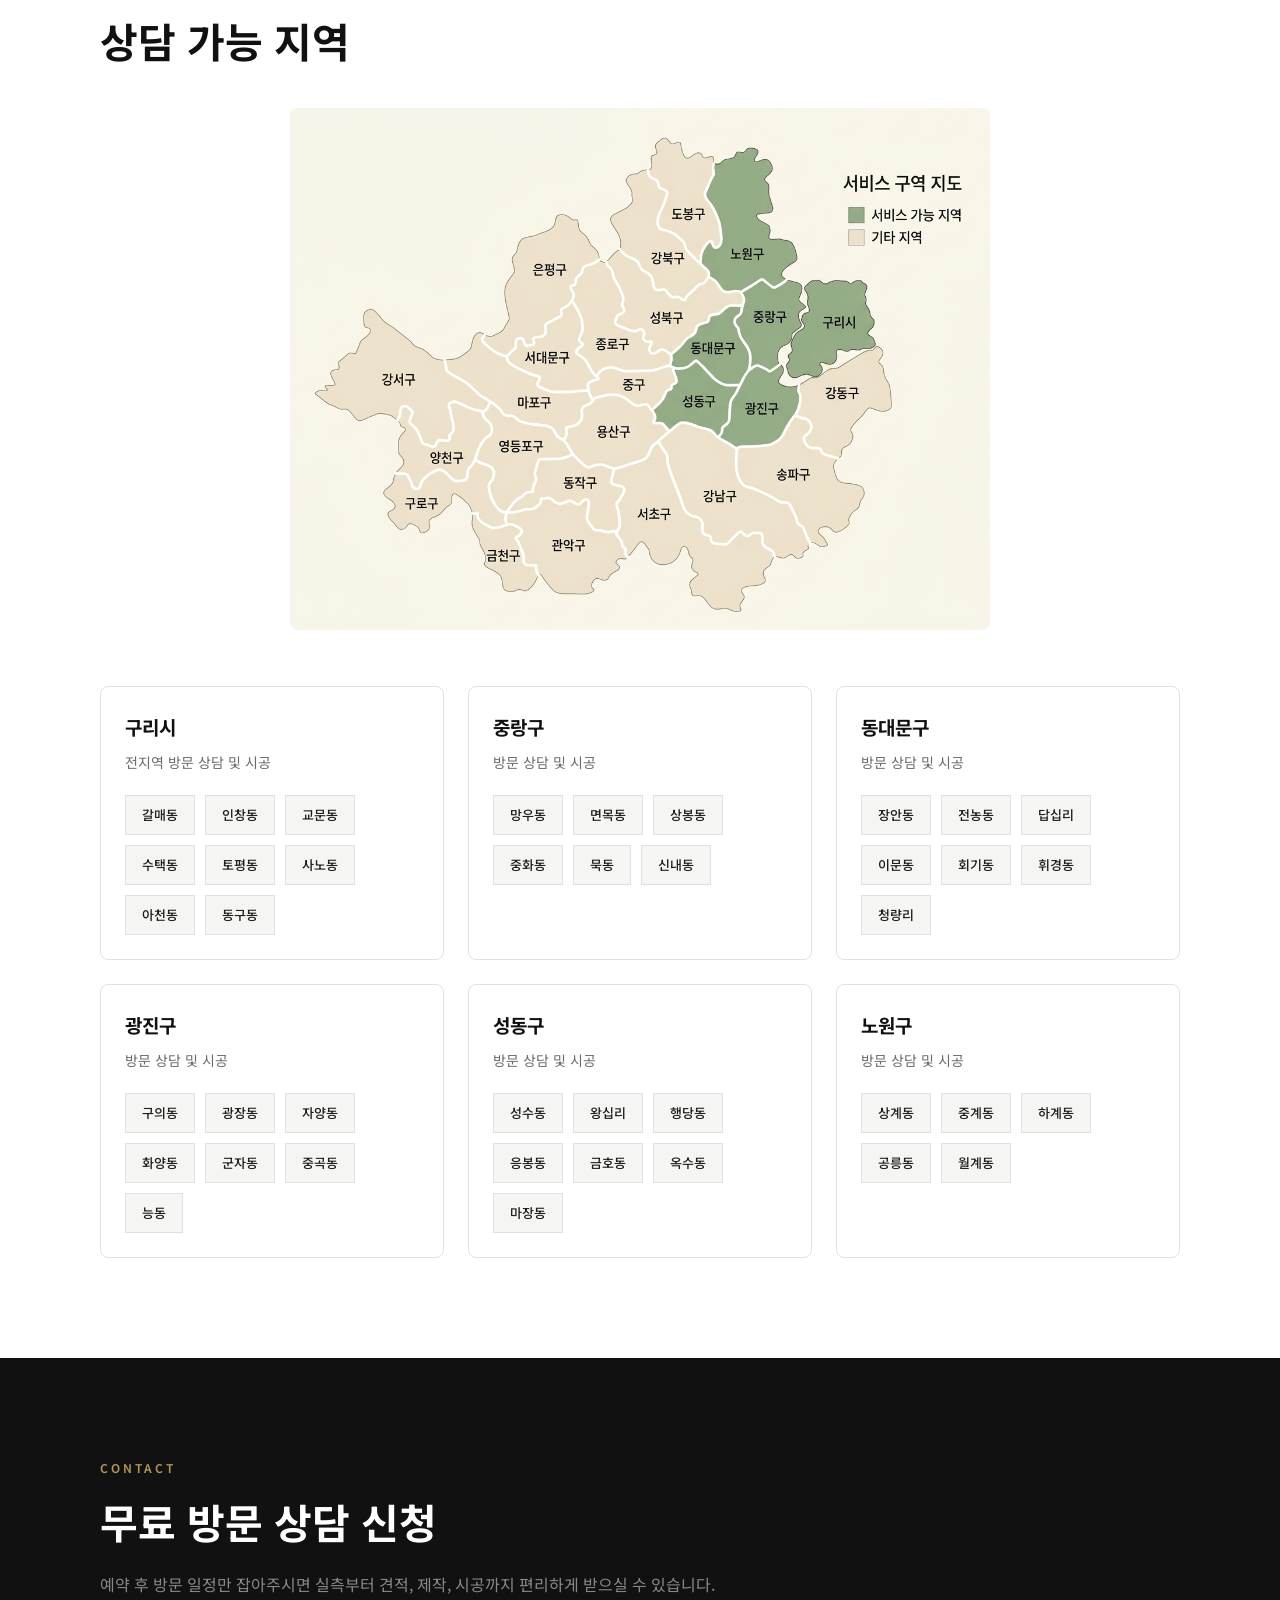
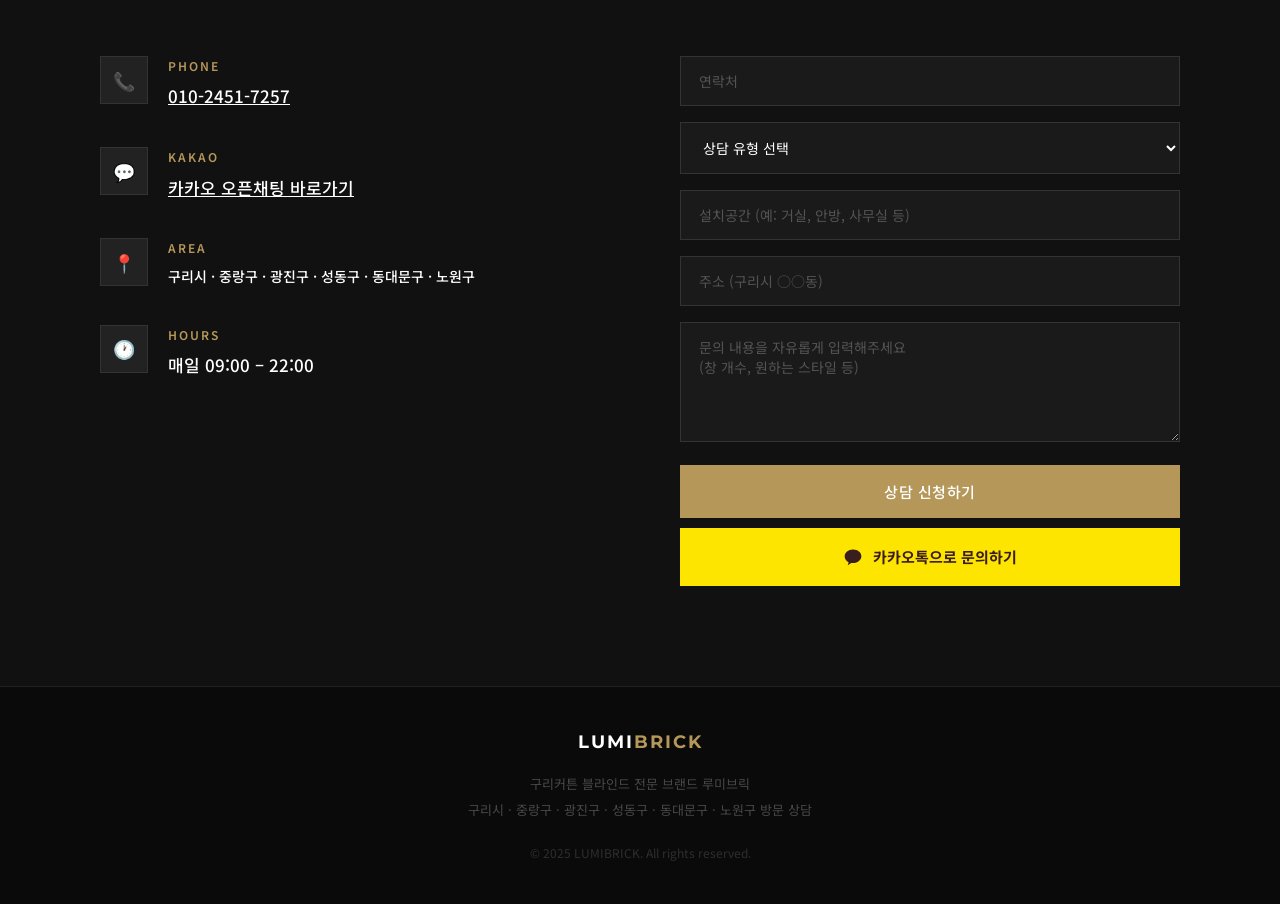
==== commit 2acf2ba0: "전화번호 변경: 02-6238-4545 → 010-2451-7257" ====
--- a/index.html
+++ b/index.html
@@ -1347,7 +1347,7 @@
           <div class="contact-icon">📞</div>
           <div>
             <div class="contact-label">PHONE</div>
-            <a href="tel:02-6238-4545" class="contact-value">02-6238-4545</a>
+            <a href="tel:010-2451-7257" class="contact-value">010-2451-7257</a>
           </div>
         </div>
         <div class="contact-item">
@@ -1421,7 +1421,7 @@
 
 <!-- FLOATING CTA -->
 <div class="float-cta">
-  <a href="tel:02-6238-4545" class="float-btn float-tel" id="floatTel">📞 전화 상담</a>
+  <a href="tel:010-2451-7257" class="float-btn float-tel" id="floatTel">📞 전화 상담</a>
   <a href="http://pf.kakao.com/_IHBnX/chat" target="_blank" class="float-btn float-kakao" id="floatKakao">💬 카카오 문의</a>
 </div>
 
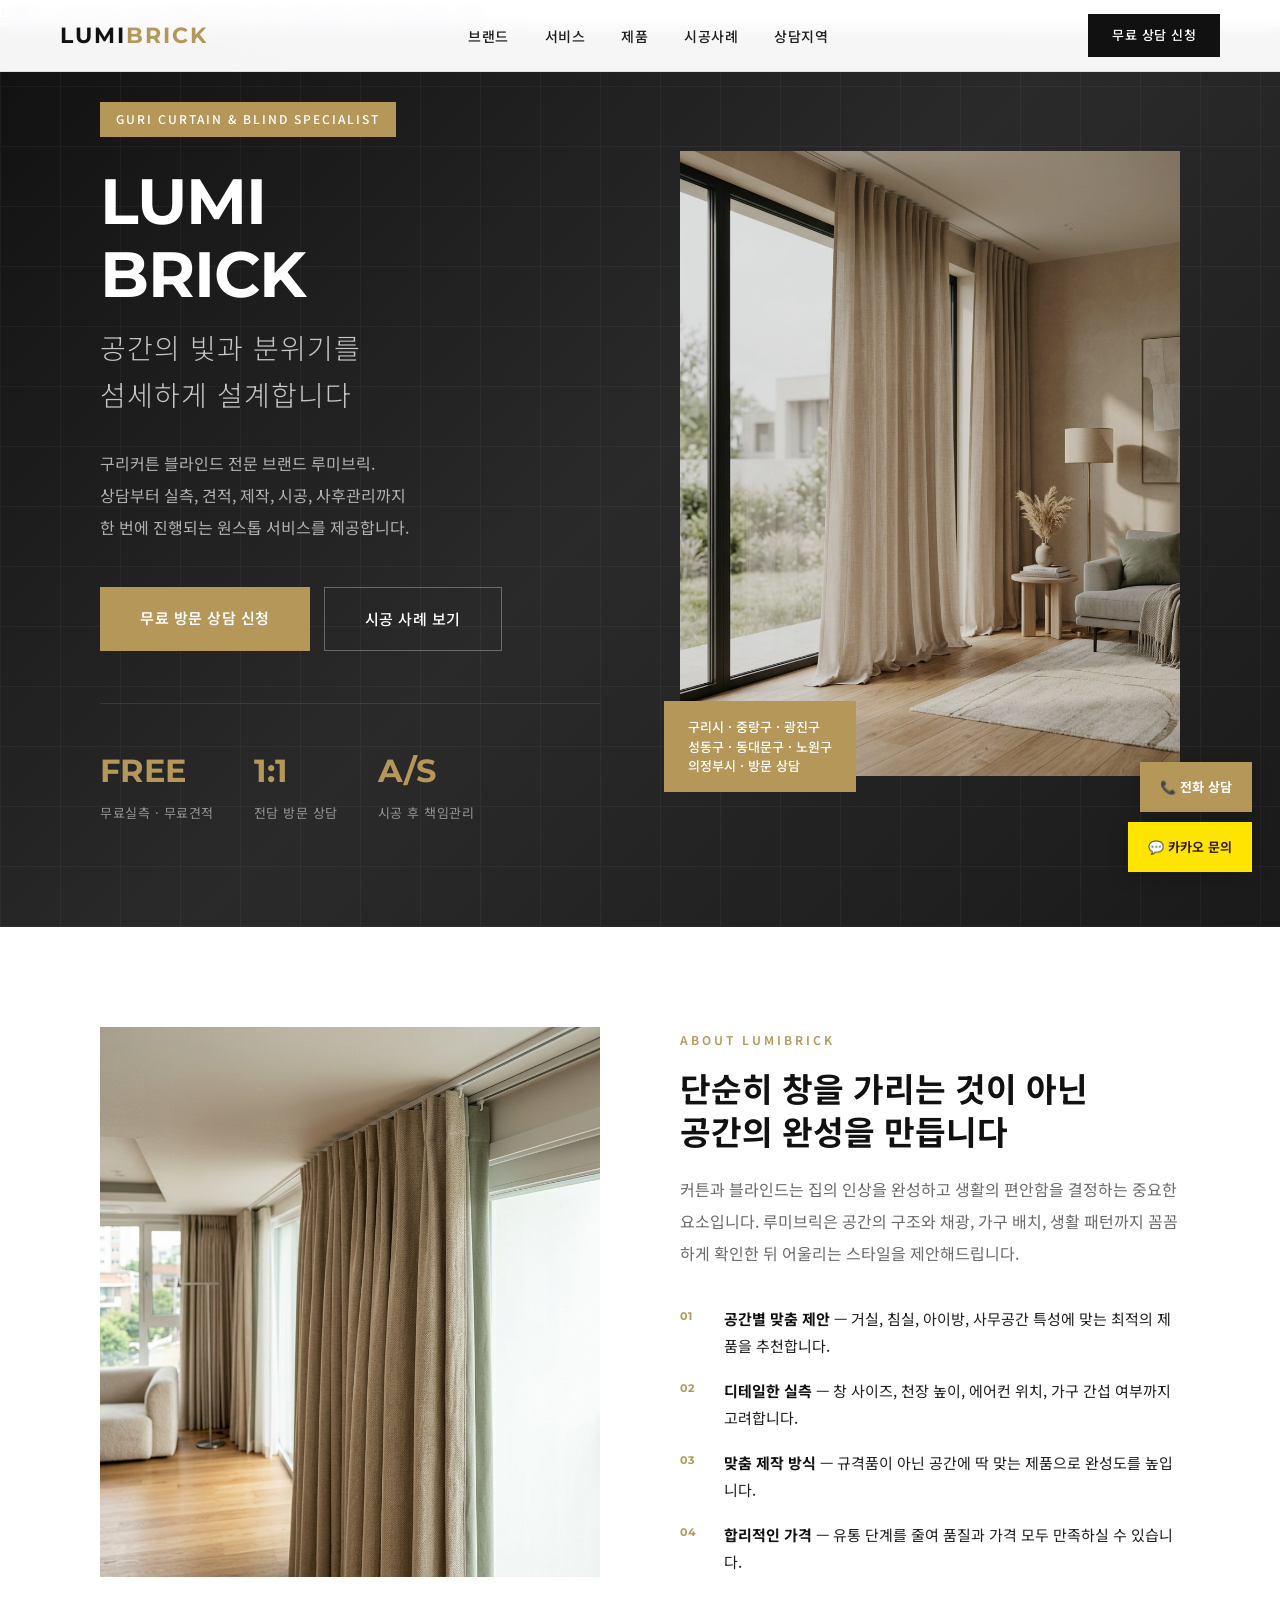
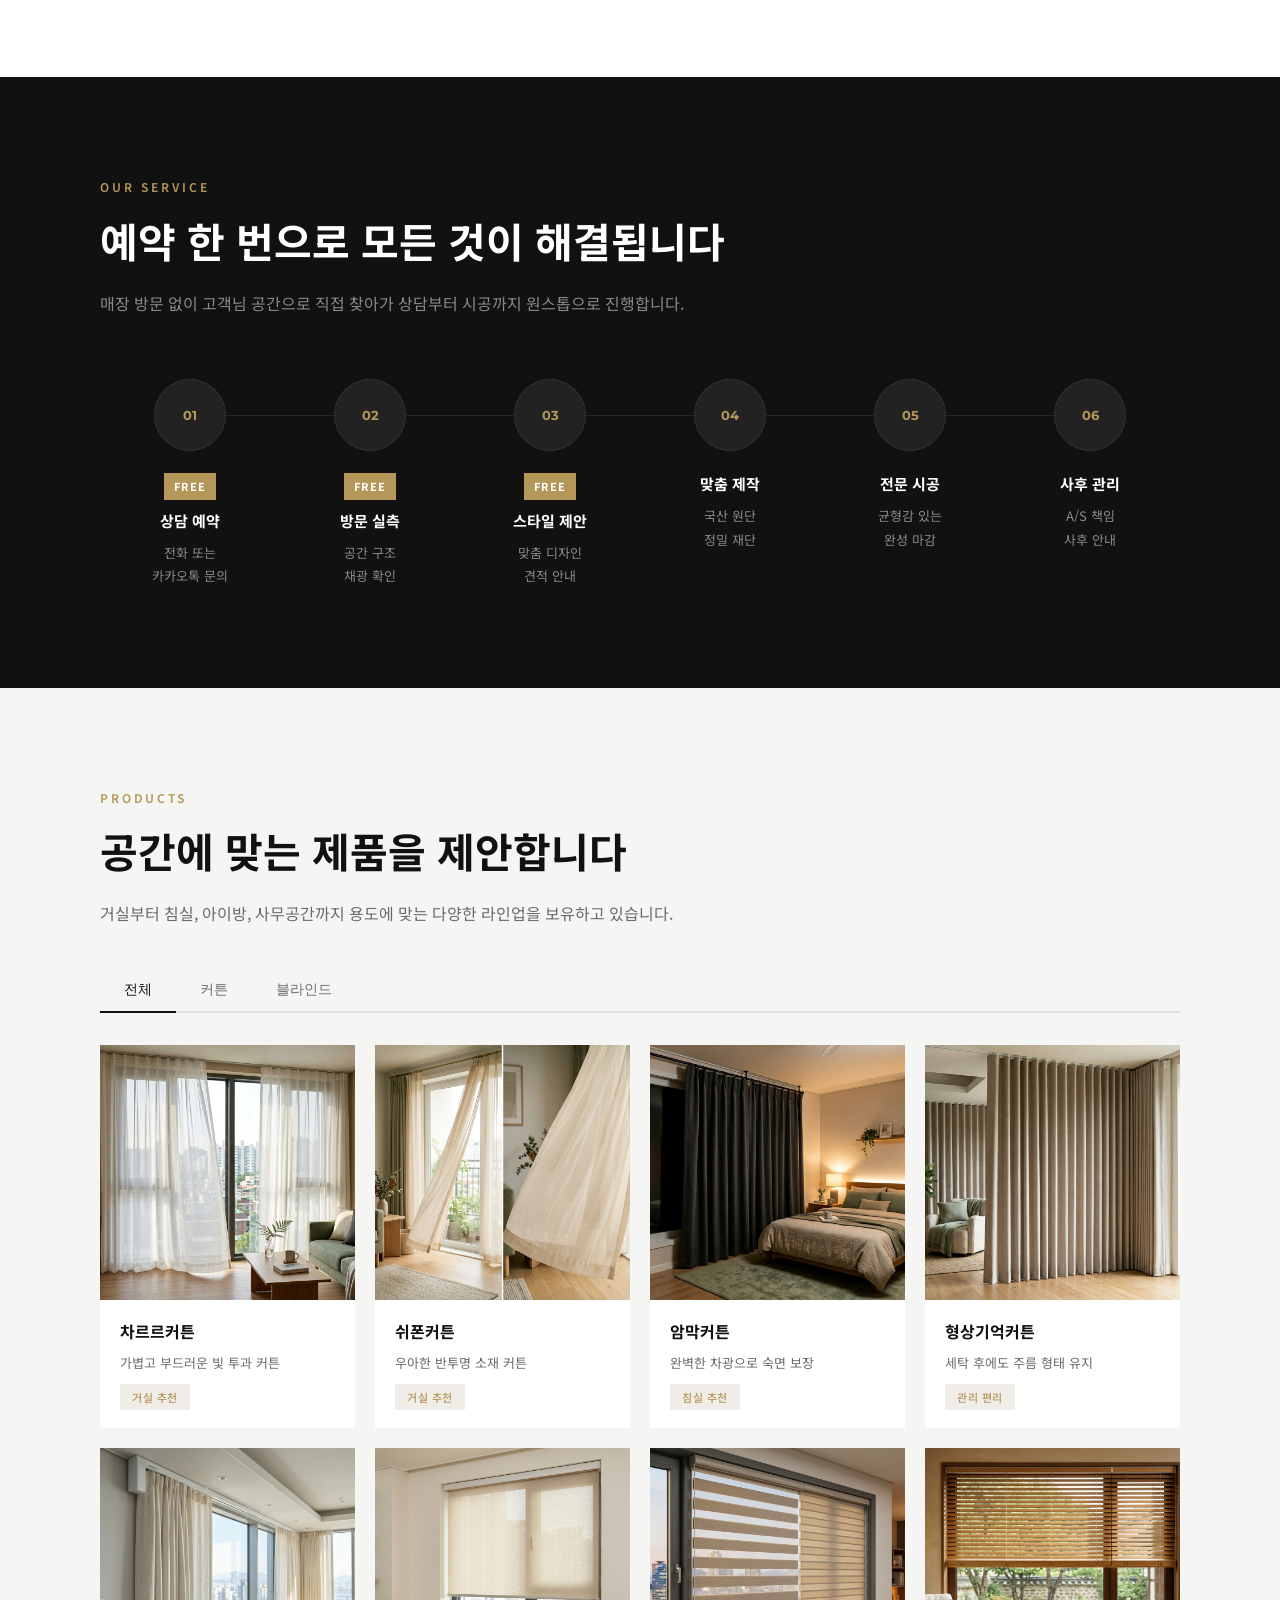
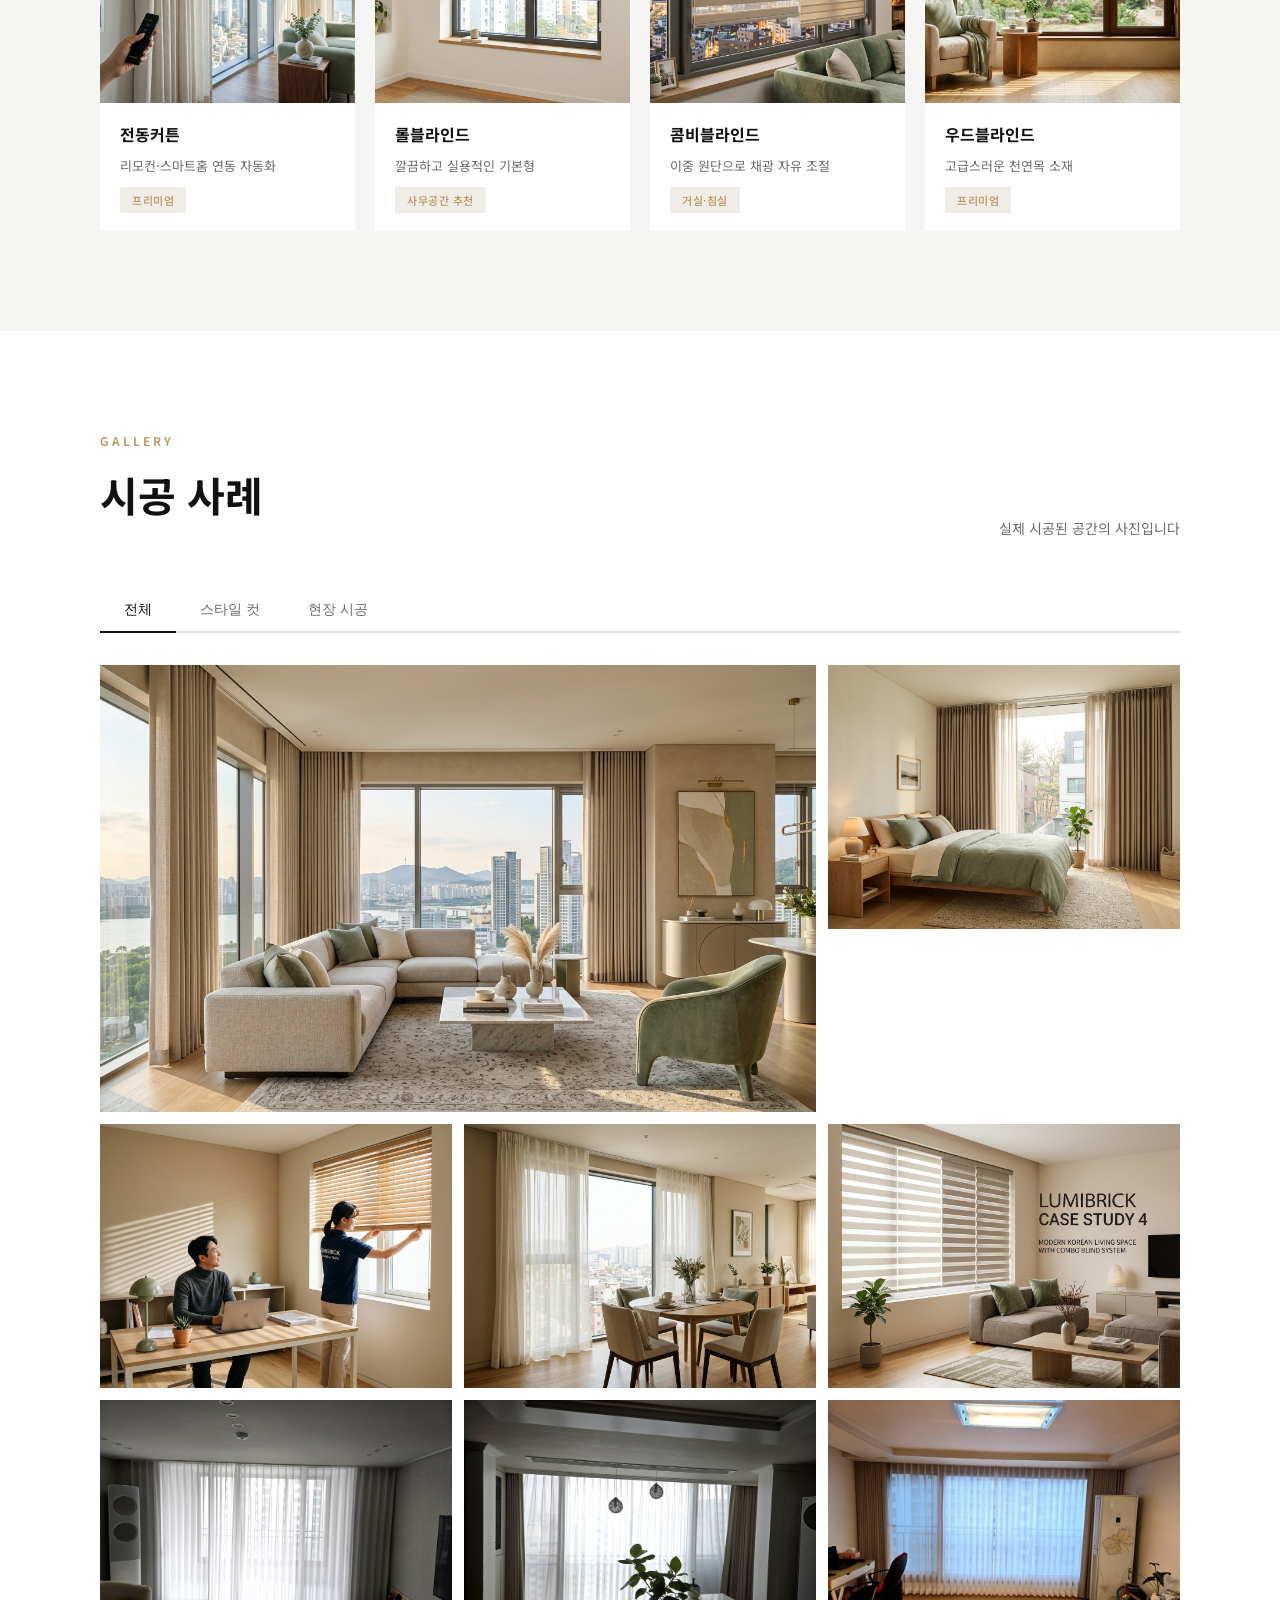
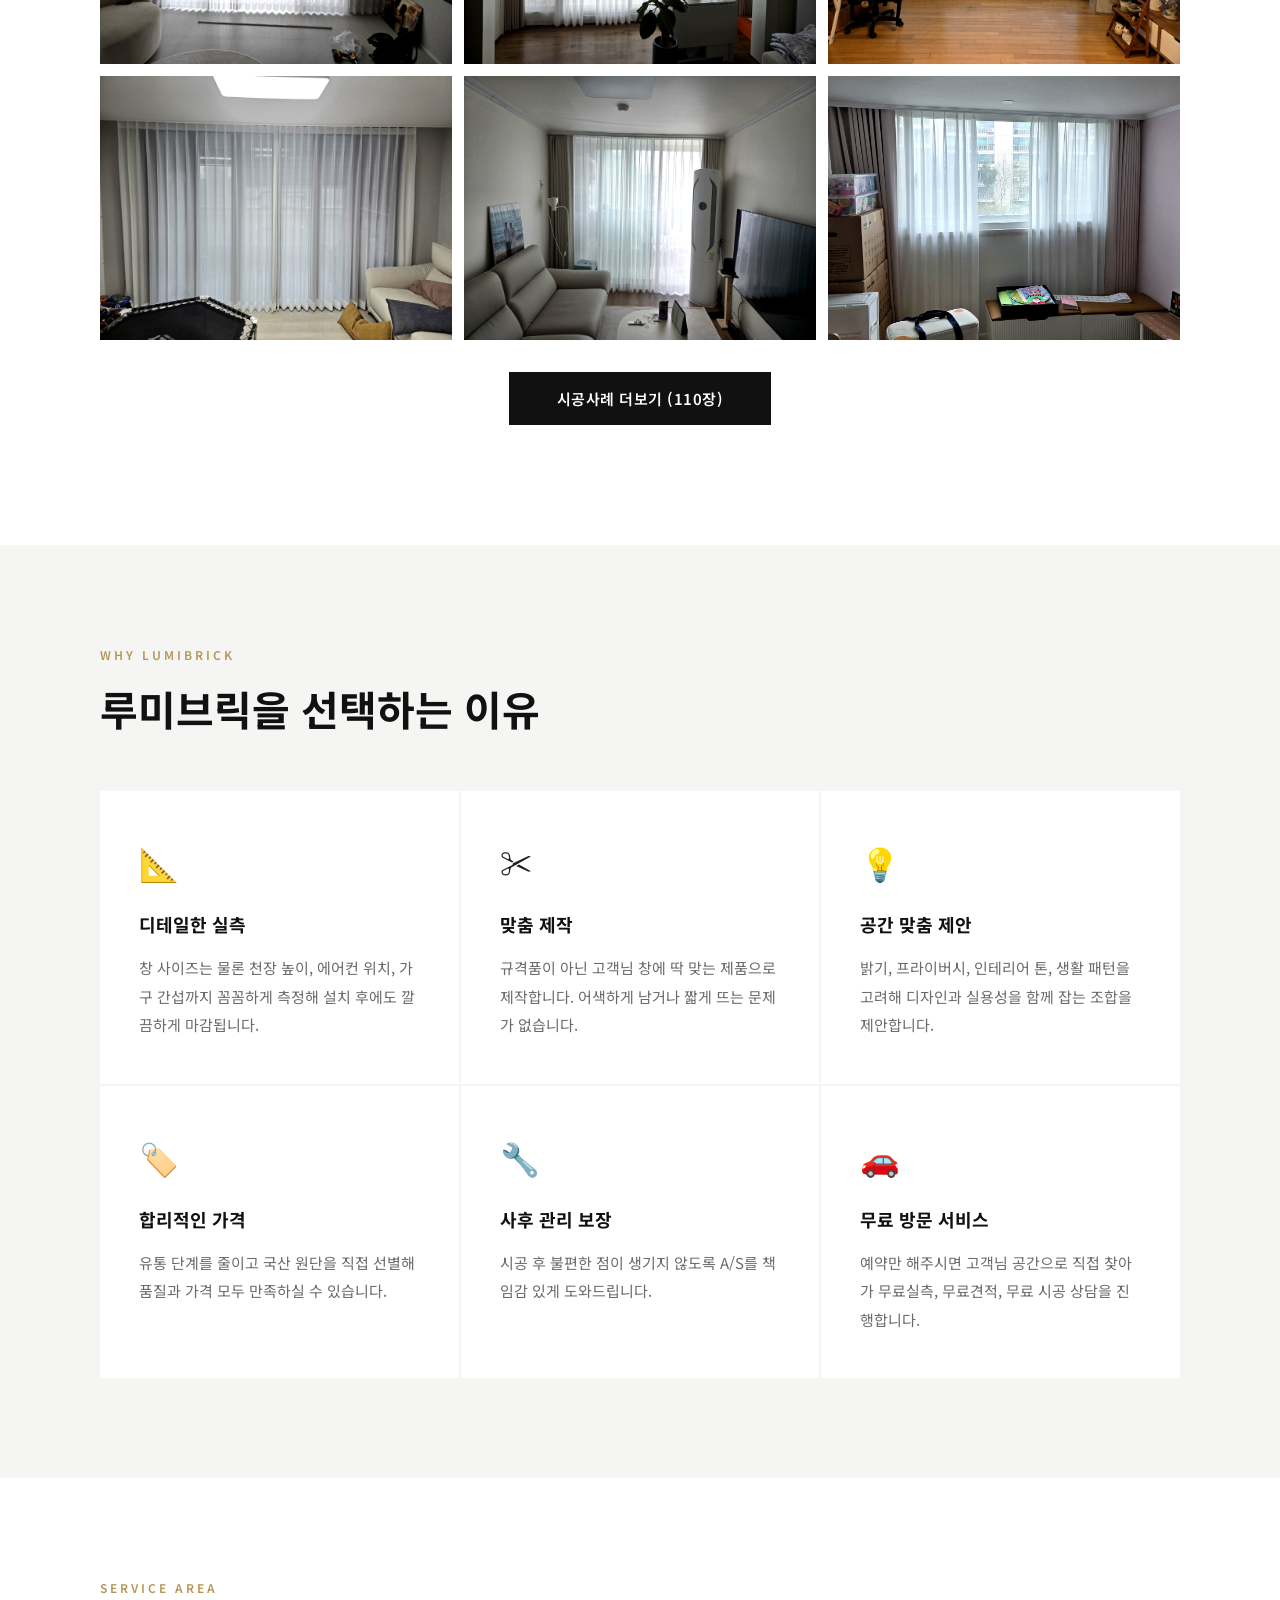
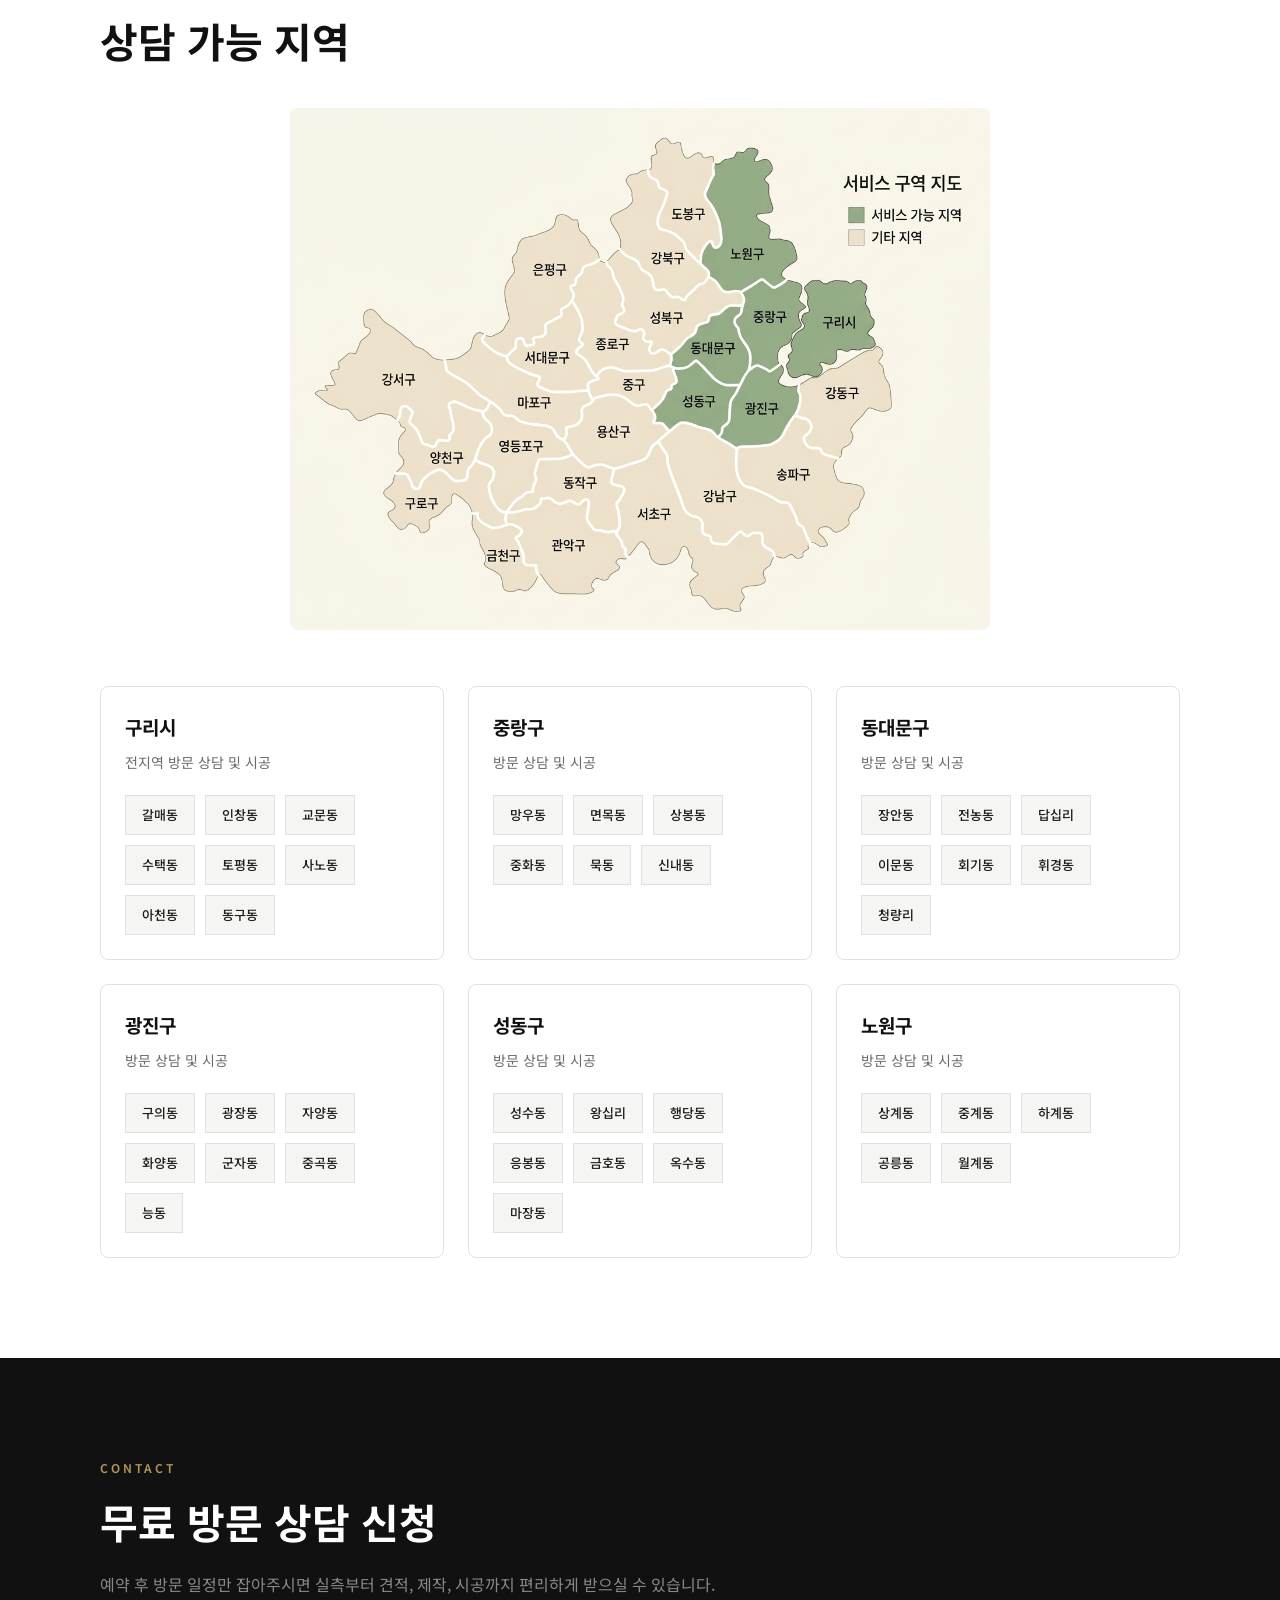
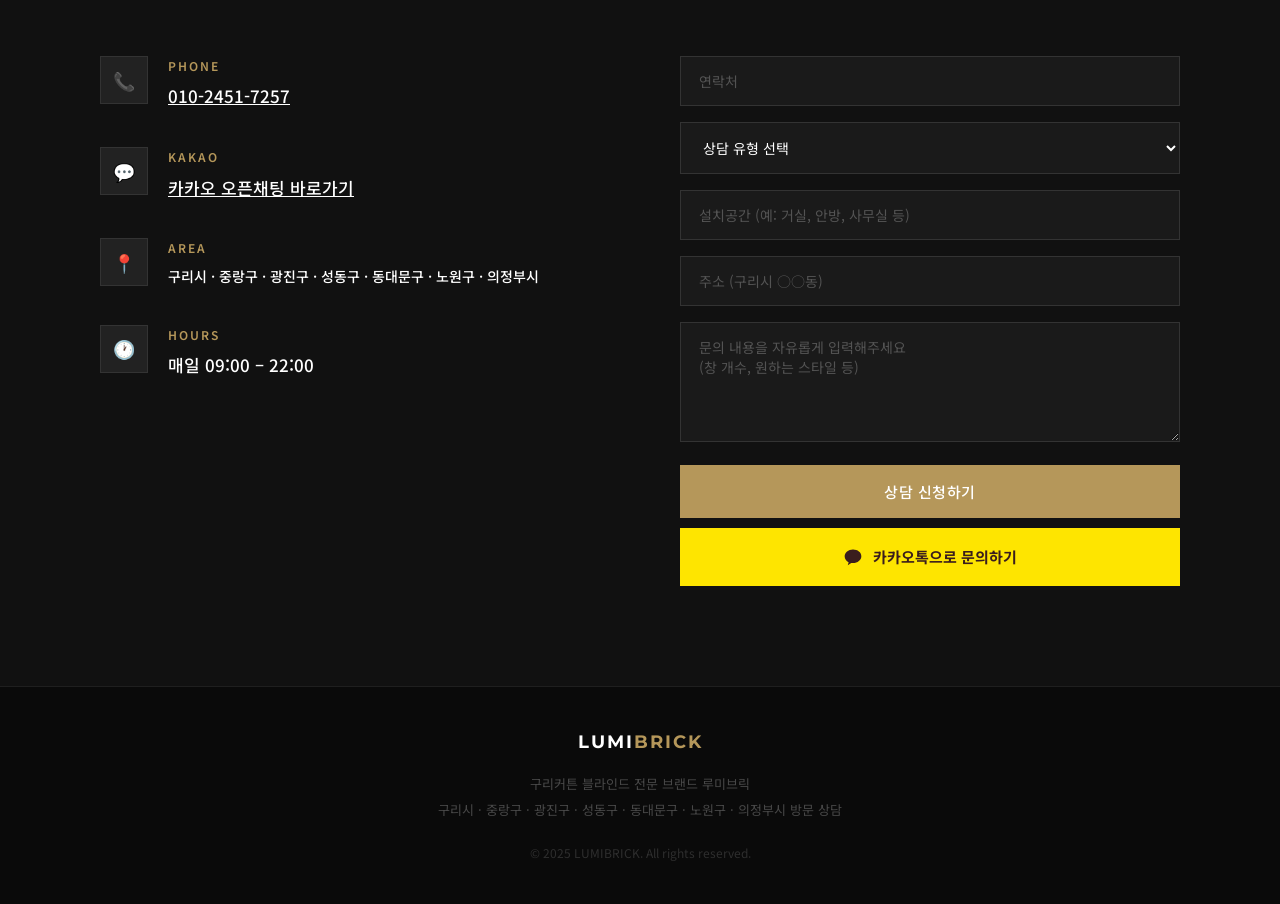
==== commit 278d859a: "서비스 지역에 의정부시 추가" ====
--- a/index.html
+++ b/index.html
@@ -4,7 +4,7 @@
   <meta charset="UTF-8" />
   <meta name="viewport" content="width=device-width, initial-scale=1.0" />
   <title>루미브릭 | 구리 커튼 블라인드 전문</title>
-  <meta name="description" content="구리커튼 블라인드 전문 브랜드 루미브릭. 무료실측·무료견적·시공까지 원스톱 서비스. 구리시·중랑구·광진구·성동구·동대문구·노원구 방문 상담." />
+  <meta name="description" content="구리커튼 블라인드 전문 브랜드 루미브릭. 무료실측·무료견적·시공까지 원스톱 서비스. 구리시·중랑구·광진구·성동구·동대문구·노원구·의정부시 방문 상담." />
   <link rel="preconnect" href="https://fonts.googleapis.com" />
   <link href="https://fonts.googleapis.com/css2?family=Noto+Sans+KR:wght@300;400;500;700&family=Montserrat:wght@400;600;700&display=swap" rel="stylesheet" />
   <style>
@@ -555,7 +555,7 @@
       <div class="hero-img-wrap">
         <img src="images/hero.jpg" alt="루미브릭 시공사례">
       </div>
-      <div class="hero-tag">구리시 · 중랑구 · 광진구<br>성동구 · 동대문구 · 노원구<br>방문 상담</div>
+      <div class="hero-tag">구리시 · 중랑구 · 광진구<br>성동구 · 동대문구 · 노원구<br>의정부시 · 방문 상담</div>
     </div>
   </div>
 </section>
@@ -1361,7 +1361,7 @@
           <div class="contact-icon">📍</div>
           <div>
             <div class="contact-label">AREA</div>
-            <div class="contact-value" style="font-size:14px">구리시 · 중랑구 · 광진구 · 성동구 · 동대문구 · 노원구</div>
+            <div class="contact-value" style="font-size:14px">구리시 · 중랑구 · 광진구 · 성동구 · 동대문구 · 노원구 · 의정부시</div>
           </div>
         </div>
         <div class="contact-item">
@@ -1413,7 +1413,7 @@
   <div class="footer-logo">LUMI<span>BRICK</span></div>
   <div class="footer-info">
     구리커튼 블라인드 전문 브랜드 루미브릭<br>
-    구리시 · 중랑구 · 광진구 · 성동구 · 동대문구 · 노원구 방문 상담<br>
+    구리시 · 중랑구 · 광진구 · 성동구 · 동대문구 · 노원구 · 의정부시 방문 상담<br>
     <!-- 사업자 정보 입력 예정 -->
   </div>
   <div class="footer-copy">© 2025 LUMIBRICK. All rights reserved.</div>
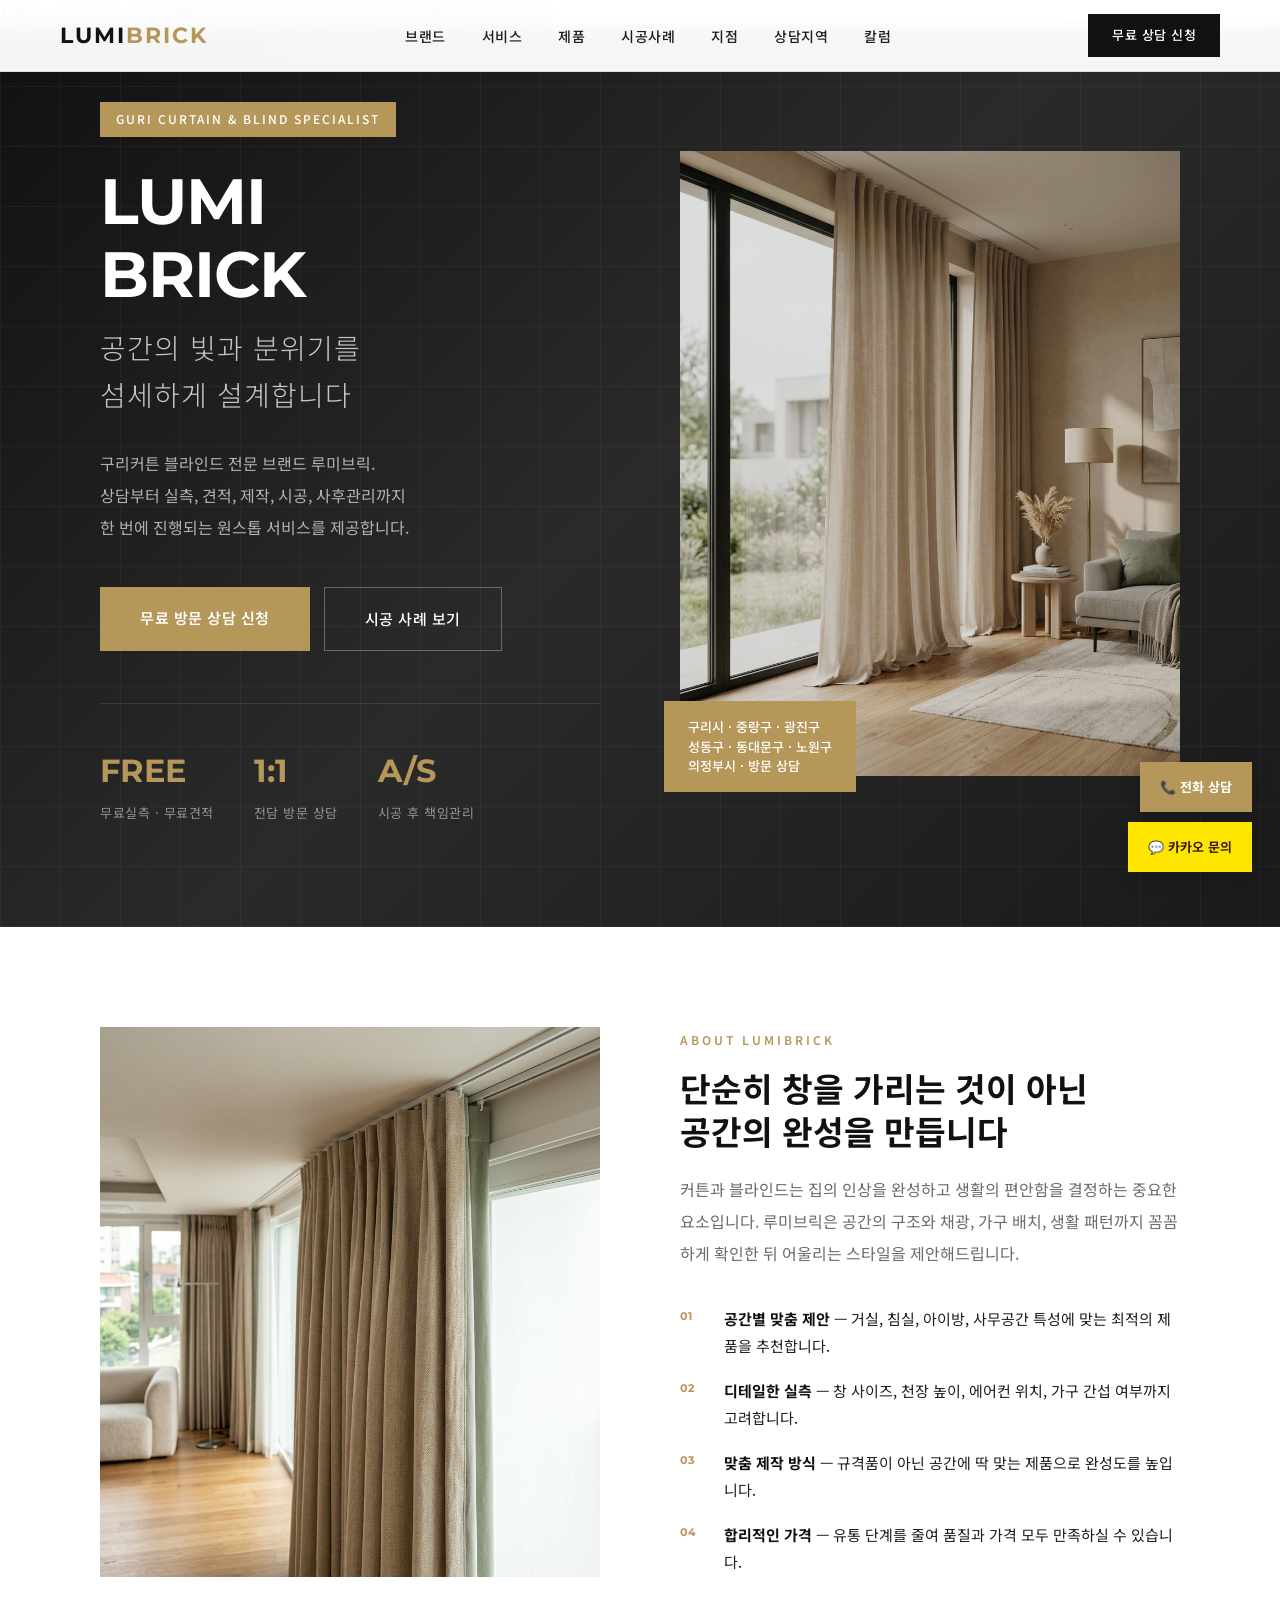
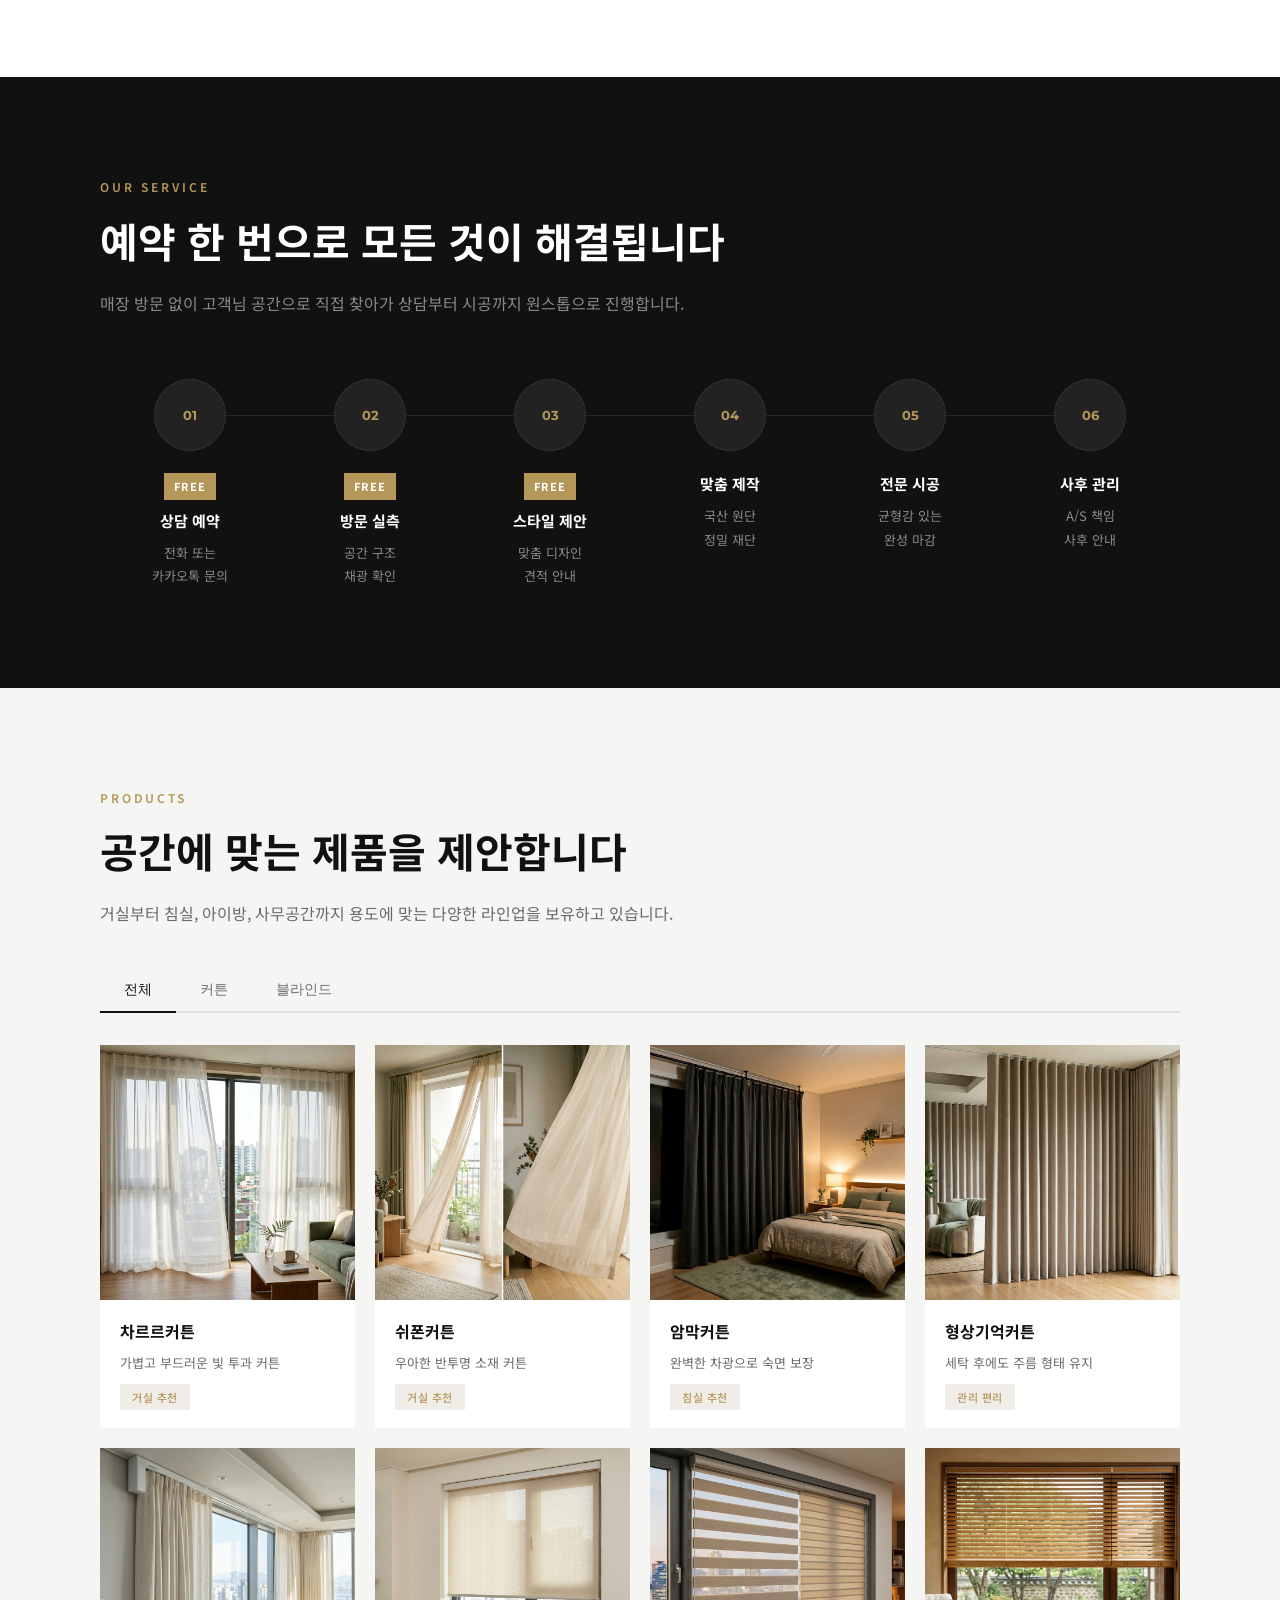
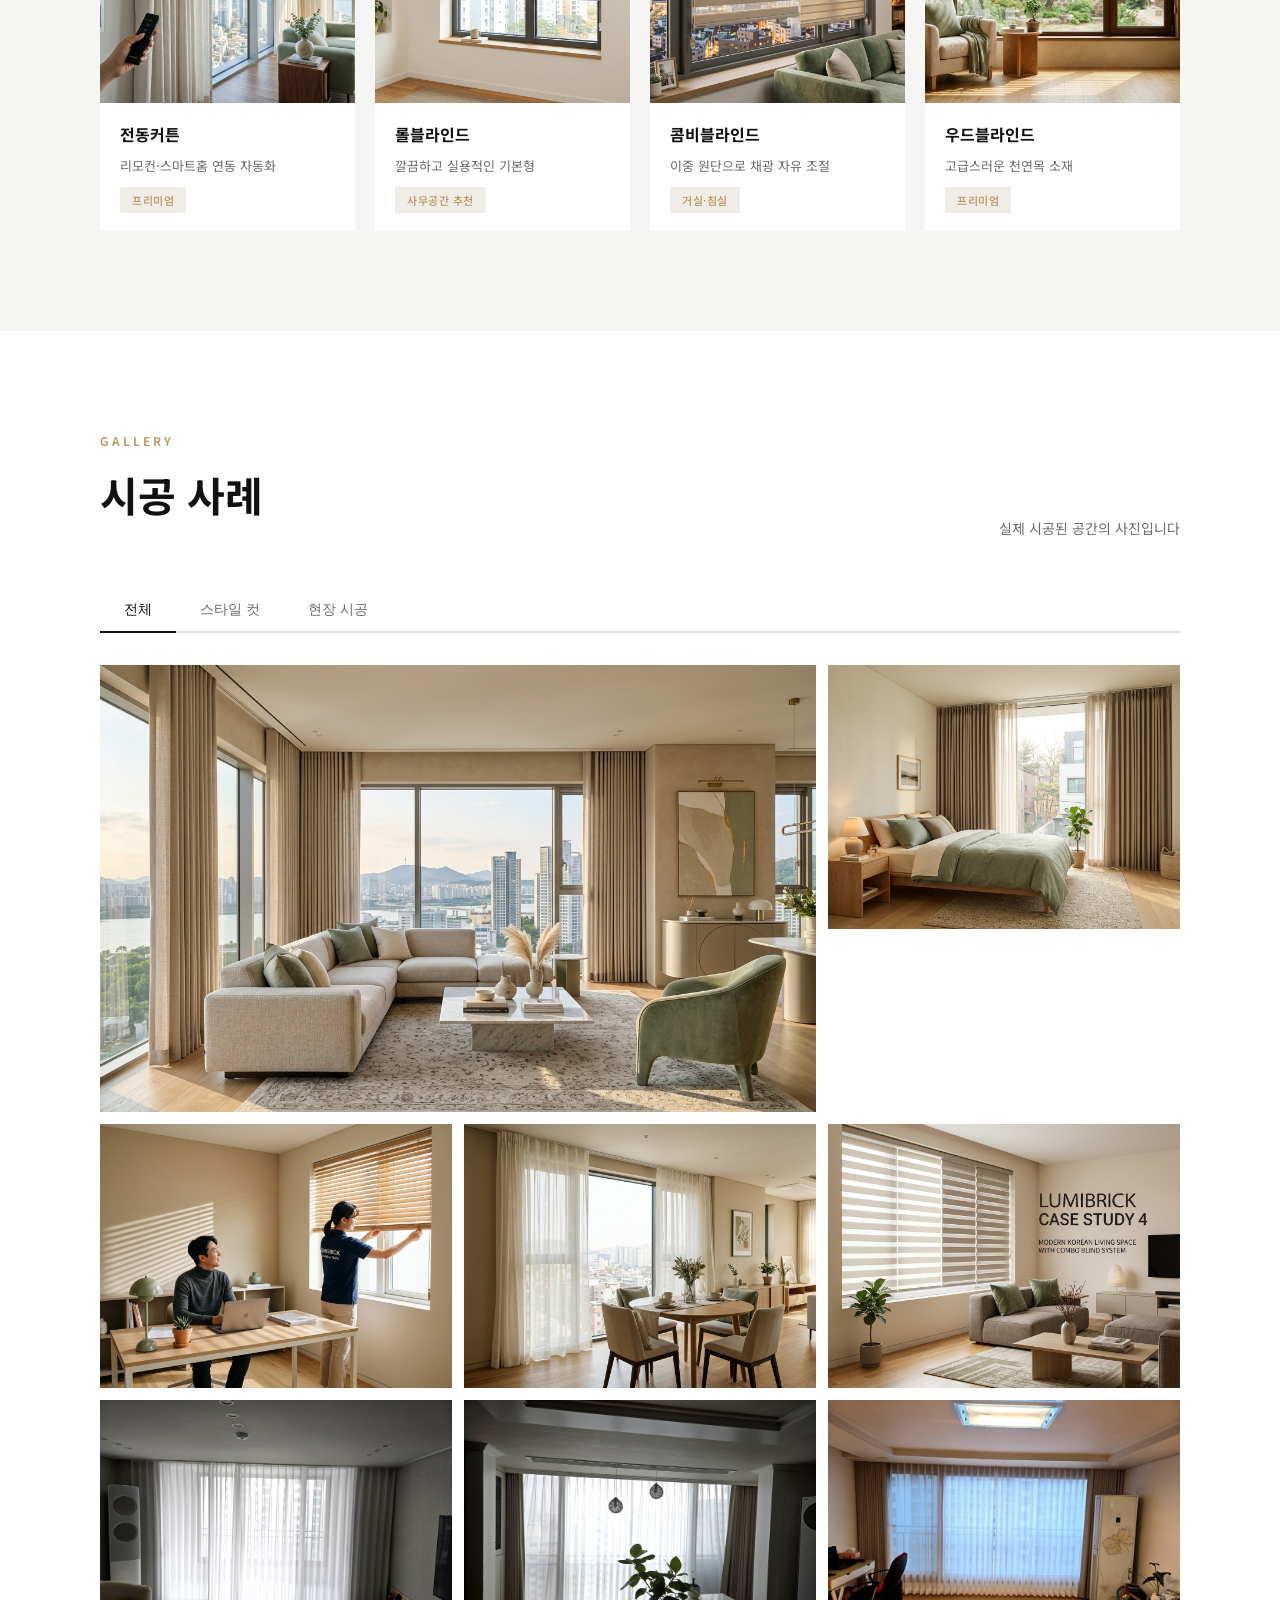
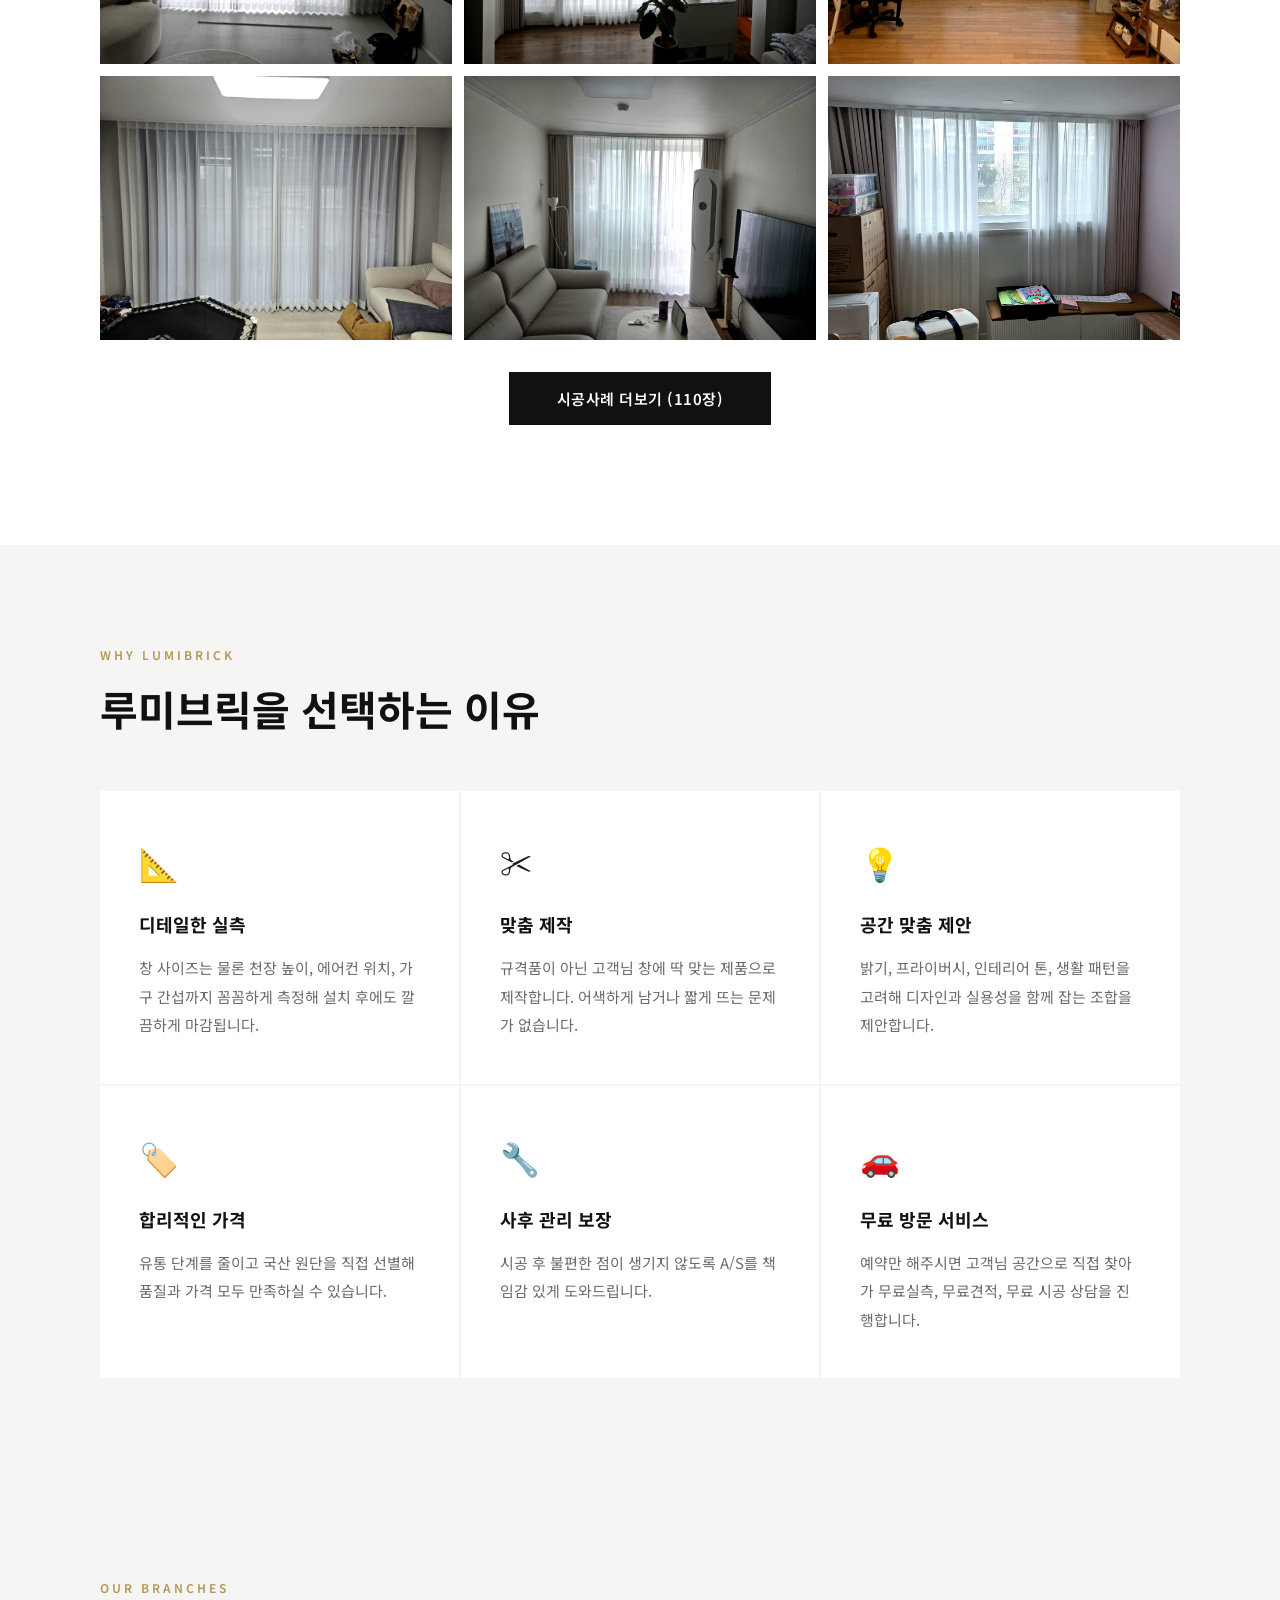
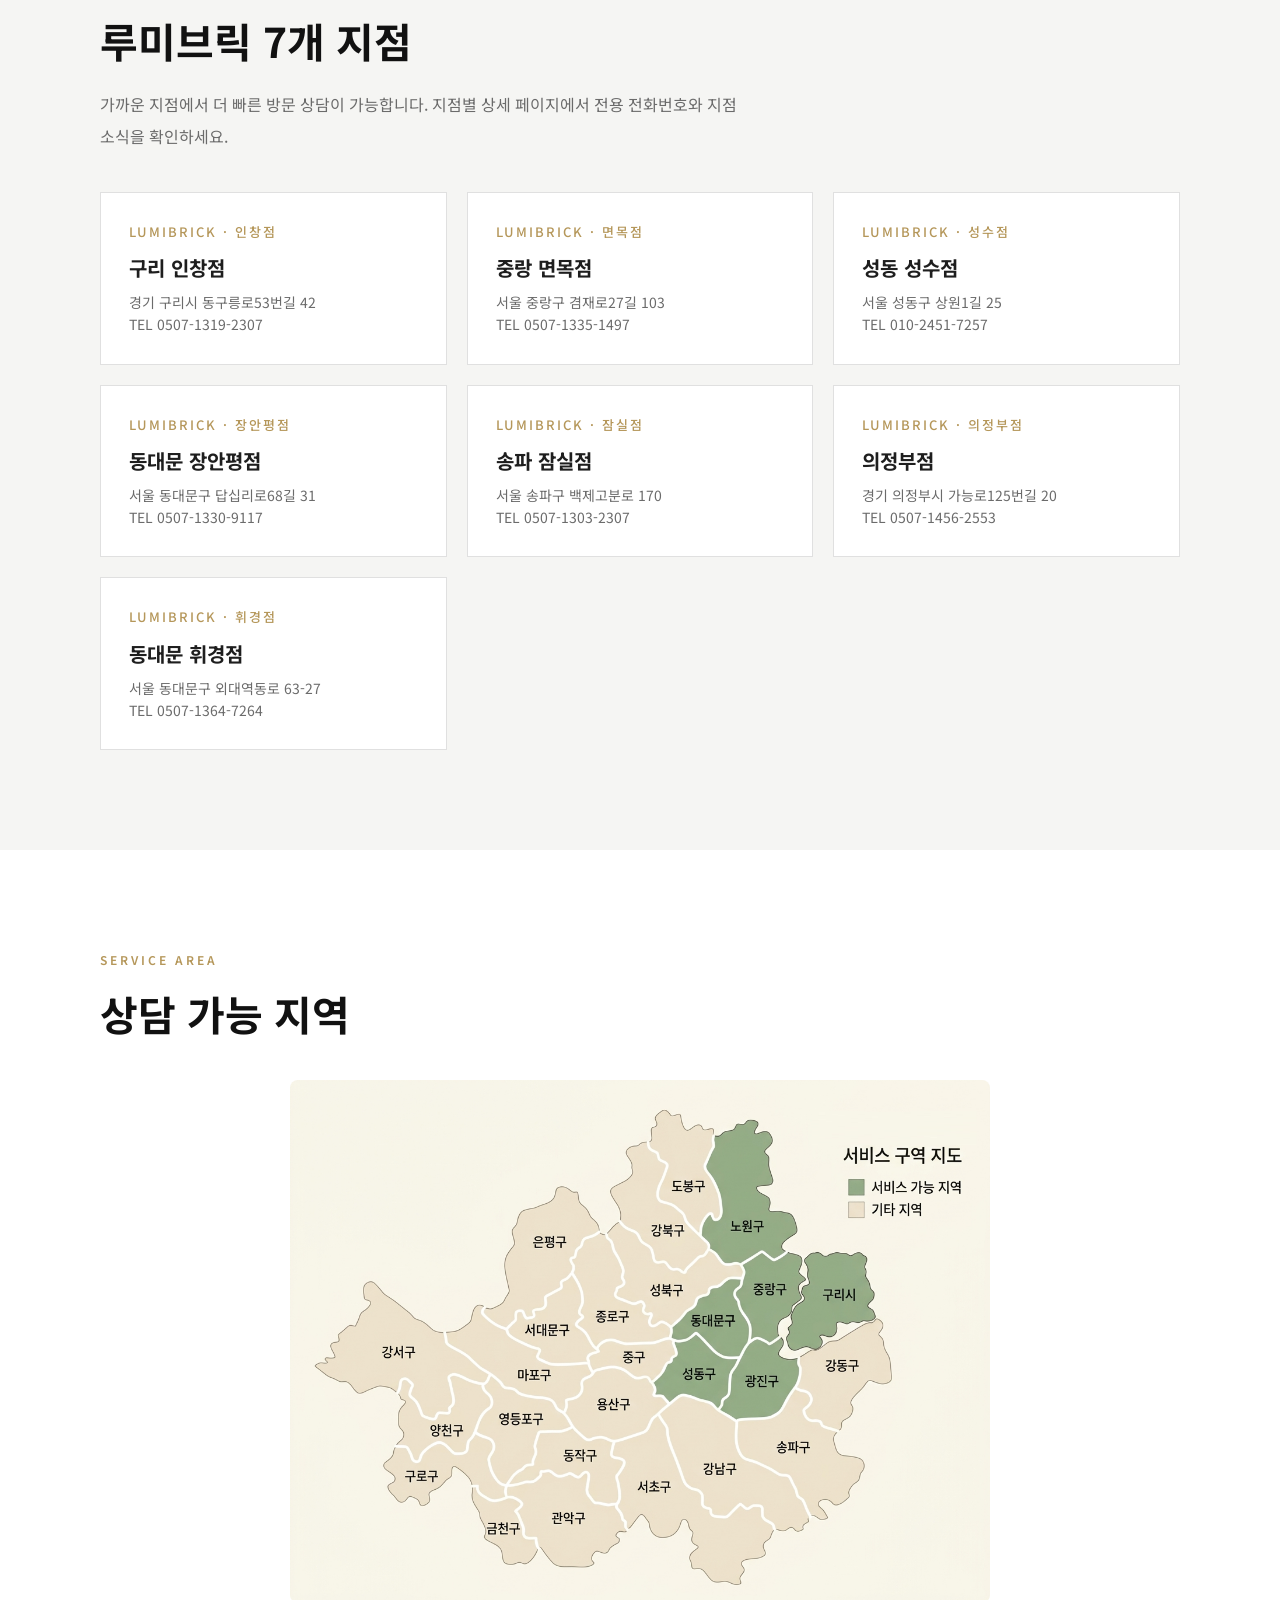
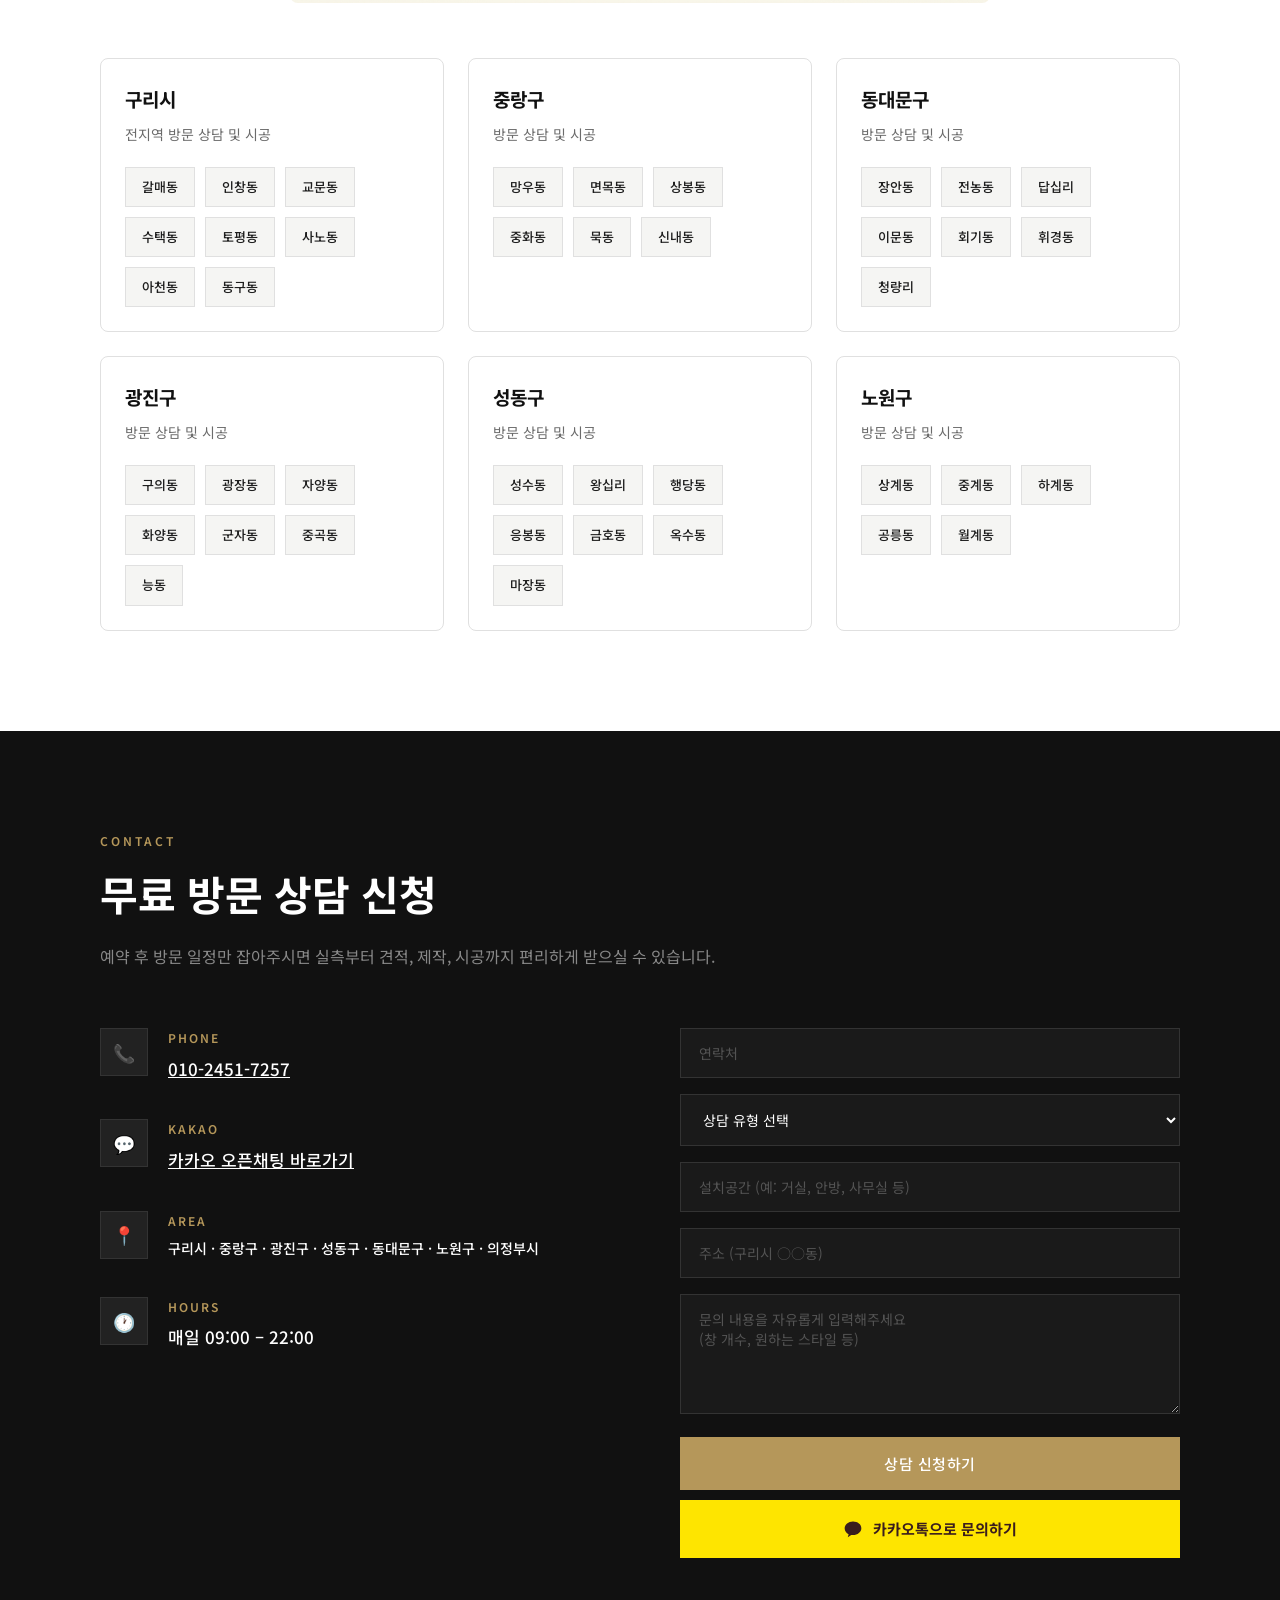
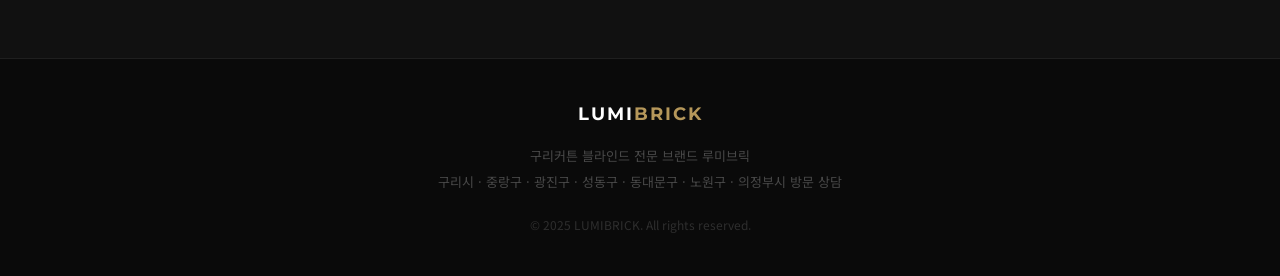
==== commit 3658642e: "SEO 보강 및 지점별 랜딩 페이지·칼럼 게시판 신설 - 메인 index.html: canonical/OG/Twitter 메타, LocalBusiness JSON-LD, favic" ====
--- a/index.html
+++ b/index.html
@@ -3,8 +3,81 @@
 <head>
   <meta charset="UTF-8" />
   <meta name="viewport" content="width=device-width, initial-scale=1.0" />
-  <title>루미브릭 | 구리 커튼 블라인드 전문</title>
-  <meta name="description" content="구리커튼 블라인드 전문 브랜드 루미브릭. 무료실측·무료견적·시공까지 원스톱 서비스. 구리시·중랑구·광진구·성동구·동대문구·노원구·의정부시 방문 상담." />
+  <title>루미브릭 | 구리 커튼 블라인드 전문 · 무료실측 견적</title>
+  <meta name="description" content="구리 커튼·블라인드 전문 브랜드 루미브릭. 무료 실측·견적부터 시공까지 원스톱. 구리시·중랑구·광진구·성동구·동대문구·노원구·의정부시 방문 상담. 010-2451-7257." />
+  <meta name="keywords" content="구리커튼, 구리블라인드, 구리시 커튼, 구리 블라인드 시공, 중랑구 커튼, 의정부 블라인드, 커튼 무료견적, 블라인드 무료실측, 루미브릭" />
+  <meta name="author" content="루미브릭 (LUMIBRICK)" />
+  <meta name="robots" content="index, follow, max-image-preview:large" />
+  <meta name="theme-color" content="#b5975a" />
+  <link rel="canonical" href="https://lumibrick.kro.kr/" />
+  <link rel="icon" type="image/png" href="/images/logo_icon.png" />
+  <link rel="apple-touch-icon" href="/images/logo_icon.png" />
+
+  <!-- Open Graph (카카오톡·페이스북 공유용) -->
+  <meta property="og:type" content="website" />
+  <meta property="og:site_name" content="루미브릭" />
+  <meta property="og:title" content="루미브릭 | 구리 커튼 블라인드 전문" />
+  <meta property="og:description" content="구리 커튼·블라인드 전문. 무료 실측·견적부터 시공까지 원스톱 서비스. 010-2451-7257" />
+  <meta property="og:url" content="https://lumibrick.kro.kr/" />
+  <meta property="og:image" content="https://lumibrick.kro.kr/images/hero.jpg" />
+  <meta property="og:image:width" content="1200" />
+  <meta property="og:image:height" content="630" />
+  <meta property="og:locale" content="ko_KR" />
+
+  <!-- Twitter Card -->
+  <meta name="twitter:card" content="summary_large_image" />
+  <meta name="twitter:title" content="루미브릭 | 구리 커튼 블라인드 전문" />
+  <meta name="twitter:description" content="구리 커튼·블라인드 전문. 무료 실측·견적부터 시공까지 원스톱 서비스." />
+  <meta name="twitter:image" content="https://lumibrick.kro.kr/images/hero.jpg" />
+
+  <!-- 네이버/구글 검색엔진 소유권 확인 (발급받은 코드로 교체) -->
+  <!-- <meta name="naver-site-verification" content="여기에_네이버_확인_코드" /> -->
+  <!-- <meta name="google-site-verification" content="여기에_구글_확인_코드" /> -->
+
+  <!-- JSON-LD 구조화 데이터: LocalBusiness (지역 검색 노출 핵심) -->
+  <script type="application/ld+json">
+  {
+    "@context": "https://schema.org",
+    "@type": "LocalBusiness",
+    "name": "루미브릭 (LUMIBRICK)",
+    "image": "https://lumibrick.kro.kr/images/hero.jpg",
+    "@id": "https://lumibrick.kro.kr/",
+    "url": "https://lumibrick.kro.kr/",
+    "telephone": "+82-10-2451-7257",
+    "priceRange": "₩₩",
+    "description": "구리 커튼·블라인드 전문 브랜드. 무료 실측·견적부터 시공까지 원스톱 방문 서비스.",
+    "address": {
+      "@type": "PostalAddress",
+      "addressCountry": "KR",
+      "addressRegion": "경기도",
+      "addressLocality": "구리시"
+    },
+    "areaServed": [
+      {"@type":"City","name":"구리시"},
+      {"@type":"AdministrativeArea","name":"중랑구"},
+      {"@type":"AdministrativeArea","name":"광진구"},
+      {"@type":"AdministrativeArea","name":"성동구"},
+      {"@type":"AdministrativeArea","name":"동대문구"},
+      {"@type":"AdministrativeArea","name":"노원구"},
+      {"@type":"City","name":"의정부시"}
+    ],
+    "openingHoursSpecification": [{
+      "@type": "OpeningHoursSpecification",
+      "dayOfWeek": ["Monday","Tuesday","Wednesday","Thursday","Friday","Saturday","Sunday"],
+      "opens": "09:00",
+      "closes": "22:00"
+    }],
+    "sameAs": [
+      "http://pf.kakao.com/_IHBnX"
+    ],
+    "makesOffer": [
+      {"@type":"Offer","itemOffered":{"@type":"Service","name":"커튼 시공"}},
+      {"@type":"Offer","itemOffered":{"@type":"Service","name":"블라인드 시공"}},
+      {"@type":"Offer","itemOffered":{"@type":"Service","name":"무료 실측 및 견적"}}
+    ]
+  }
+  </script>
+
   <link rel="preconnect" href="https://fonts.googleapis.com" />
   <link href="https://fonts.googleapis.com/css2?family=Noto+Sans+KR:wght@300;400;500;700&family=Montserrat:wght@400;600;700&display=swap" rel="stylesheet" />
   <style>
@@ -502,7 +575,9 @@
     <li><a href="#process">서비스</a></li>
     <li><a href="#products">제품</a></li>
     <li><a href="#gallery">시공사례</a></li>
+    <li><a href="#branches">지점</a></li>
     <li><a href="#area">상담지역</a></li>
+    <li><a href="/columns/">칼럼</a></li>
   </ul>
   <a href="#contact" class="nav-cta">무료 상담 신청</a>
   <div class="hamburger" onclick="toggleMenu()">
@@ -514,7 +589,9 @@
   <a href="#process" onclick="toggleMenu()">서비스 안내</a>
   <a href="#products" onclick="toggleMenu()">제품 라인업</a>
   <a href="#gallery" onclick="toggleMenu()">시공 사례</a>
+  <a href="#branches" onclick="toggleMenu()">지점</a>
   <a href="#area" onclick="toggleMenu()">상담 지역</a>
+  <a href="/columns/" onclick="toggleMenu()">칼럼</a>
   <a href="#contact" onclick="toggleMenu()">무료 상담 신청</a>
 </div>
 
@@ -1278,6 +1355,52 @@
 </section>
 
 <!-- AREA -->
+<!-- BRANCHES -->
+<section id="branches" style="background:var(--light-gray);padding:100px 20px;">
+  <div class="container">
+    <p class="section-label">Our Branches</p>
+    <h2 class="section-title">루미브릭 7개 지점</h2>
+    <p class="section-desc">가까운 지점에서 더 빠른 방문 상담이 가능합니다. 지점별 상세 페이지에서 전용 전화번호와 지점 소식을 확인하세요.</p>
+    <div style="display:grid;grid-template-columns:repeat(auto-fit,minmax(260px,1fr));gap:20px;margin-top:40px;max-width:1100px;margin-left:auto;margin-right:auto;">
+      <a href="/인창점/" style="background:#fff;padding:28px;text-decoration:none;color:var(--dark);border:1px solid var(--border);transition:transform .25s,box-shadow .25s;display:block;" onmouseover="this.style.transform='translateY(-4px)';this.style.boxShadow='0 12px 40px rgba(0,0,0,.08)'" onmouseout="this.style.transform='';this.style.boxShadow=''">
+        <div style="font-size:13px;letter-spacing:2px;color:var(--accent);font-weight:500;margin-bottom:8px;">LUMIBRICK · 인창점</div>
+        <h3 style="font-size:20px;font-weight:700;margin-bottom:6px;">구리 인창점</h3>
+        <div style="font-size:14px;color:var(--gray);line-height:1.6">경기 구리시 동구릉로53번길 42<br>TEL 0507-1319-2307</div>
+      </a>
+      <a href="/면목점/" style="background:#fff;padding:28px;text-decoration:none;color:var(--dark);border:1px solid var(--border);transition:transform .25s,box-shadow .25s;display:block;" onmouseover="this.style.transform='translateY(-4px)';this.style.boxShadow='0 12px 40px rgba(0,0,0,.08)'" onmouseout="this.style.transform='';this.style.boxShadow=''">
+        <div style="font-size:13px;letter-spacing:2px;color:var(--accent);font-weight:500;margin-bottom:8px;">LUMIBRICK · 면목점</div>
+        <h3 style="font-size:20px;font-weight:700;margin-bottom:6px;">중랑 면목점</h3>
+        <div style="font-size:14px;color:var(--gray);line-height:1.6">서울 중랑구 겸재로27길 103<br>TEL 0507-1335-1497</div>
+      </a>
+      <a href="/성수점/" style="background:#fff;padding:28px;text-decoration:none;color:var(--dark);border:1px solid var(--border);transition:transform .25s,box-shadow .25s;display:block;" onmouseover="this.style.transform='translateY(-4px)';this.style.boxShadow='0 12px 40px rgba(0,0,0,.08)'" onmouseout="this.style.transform='';this.style.boxShadow=''">
+        <div style="font-size:13px;letter-spacing:2px;color:var(--accent);font-weight:500;margin-bottom:8px;">LUMIBRICK · 성수점</div>
+        <h3 style="font-size:20px;font-weight:700;margin-bottom:6px;">성동 성수점</h3>
+        <div style="font-size:14px;color:var(--gray);line-height:1.6">서울 성동구 상원1길 25<br>TEL 010-2451-7257</div>
+      </a>
+      <a href="/장안평점/" style="background:#fff;padding:28px;text-decoration:none;color:var(--dark);border:1px solid var(--border);transition:transform .25s,box-shadow .25s;display:block;" onmouseover="this.style.transform='translateY(-4px)';this.style.boxShadow='0 12px 40px rgba(0,0,0,.08)'" onmouseout="this.style.transform='';this.style.boxShadow=''">
+        <div style="font-size:13px;letter-spacing:2px;color:var(--accent);font-weight:500;margin-bottom:8px;">LUMIBRICK · 장안평점</div>
+        <h3 style="font-size:20px;font-weight:700;margin-bottom:6px;">동대문 장안평점</h3>
+        <div style="font-size:14px;color:var(--gray);line-height:1.6">서울 동대문구 답십리로68길 31<br>TEL 0507-1330-9117</div>
+      </a>
+      <a href="/잠실점/" style="background:#fff;padding:28px;text-decoration:none;color:var(--dark);border:1px solid var(--border);transition:transform .25s,box-shadow .25s;display:block;" onmouseover="this.style.transform='translateY(-4px)';this.style.boxShadow='0 12px 40px rgba(0,0,0,.08)'" onmouseout="this.style.transform='';this.style.boxShadow=''">
+        <div style="font-size:13px;letter-spacing:2px;color:var(--accent);font-weight:500;margin-bottom:8px;">LUMIBRICK · 잠실점</div>
+        <h3 style="font-size:20px;font-weight:700;margin-bottom:6px;">송파 잠실점</h3>
+        <div style="font-size:14px;color:var(--gray);line-height:1.6">서울 송파구 백제고분로 170<br>TEL 0507-1303-2307</div>
+      </a>
+      <a href="/의정부점/" style="background:#fff;padding:28px;text-decoration:none;color:var(--dark);border:1px solid var(--border);transition:transform .25s,box-shadow .25s;display:block;" onmouseover="this.style.transform='translateY(-4px)';this.style.boxShadow='0 12px 40px rgba(0,0,0,.08)'" onmouseout="this.style.transform='';this.style.boxShadow=''">
+        <div style="font-size:13px;letter-spacing:2px;color:var(--accent);font-weight:500;margin-bottom:8px;">LUMIBRICK · 의정부점</div>
+        <h3 style="font-size:20px;font-weight:700;margin-bottom:6px;">의정부점</h3>
+        <div style="font-size:14px;color:var(--gray);line-height:1.6">경기 의정부시 가능로125번길 20<br>TEL 0507-1456-2553</div>
+      </a>
+      <a href="/휘경점/" style="background:#fff;padding:28px;text-decoration:none;color:var(--dark);border:1px solid var(--border);transition:transform .25s,box-shadow .25s;display:block;" onmouseover="this.style.transform='translateY(-4px)';this.style.boxShadow='0 12px 40px rgba(0,0,0,.08)'" onmouseout="this.style.transform='';this.style.boxShadow=''">
+        <div style="font-size:13px;letter-spacing:2px;color:var(--accent);font-weight:500;margin-bottom:8px;">LUMIBRICK · 휘경점</div>
+        <h3 style="font-size:20px;font-weight:700;margin-bottom:6px;">동대문 휘경점</h3>
+        <div style="font-size:14px;color:var(--gray);line-height:1.6">서울 동대문구 외대역동로 63-27<br>TEL 0507-1364-7264</div>
+      </a>
+    </div>
+  </div>
+</section>
+
 <section id="area">
   <div class="container">
     <p class="section-label">Service Area</p>
